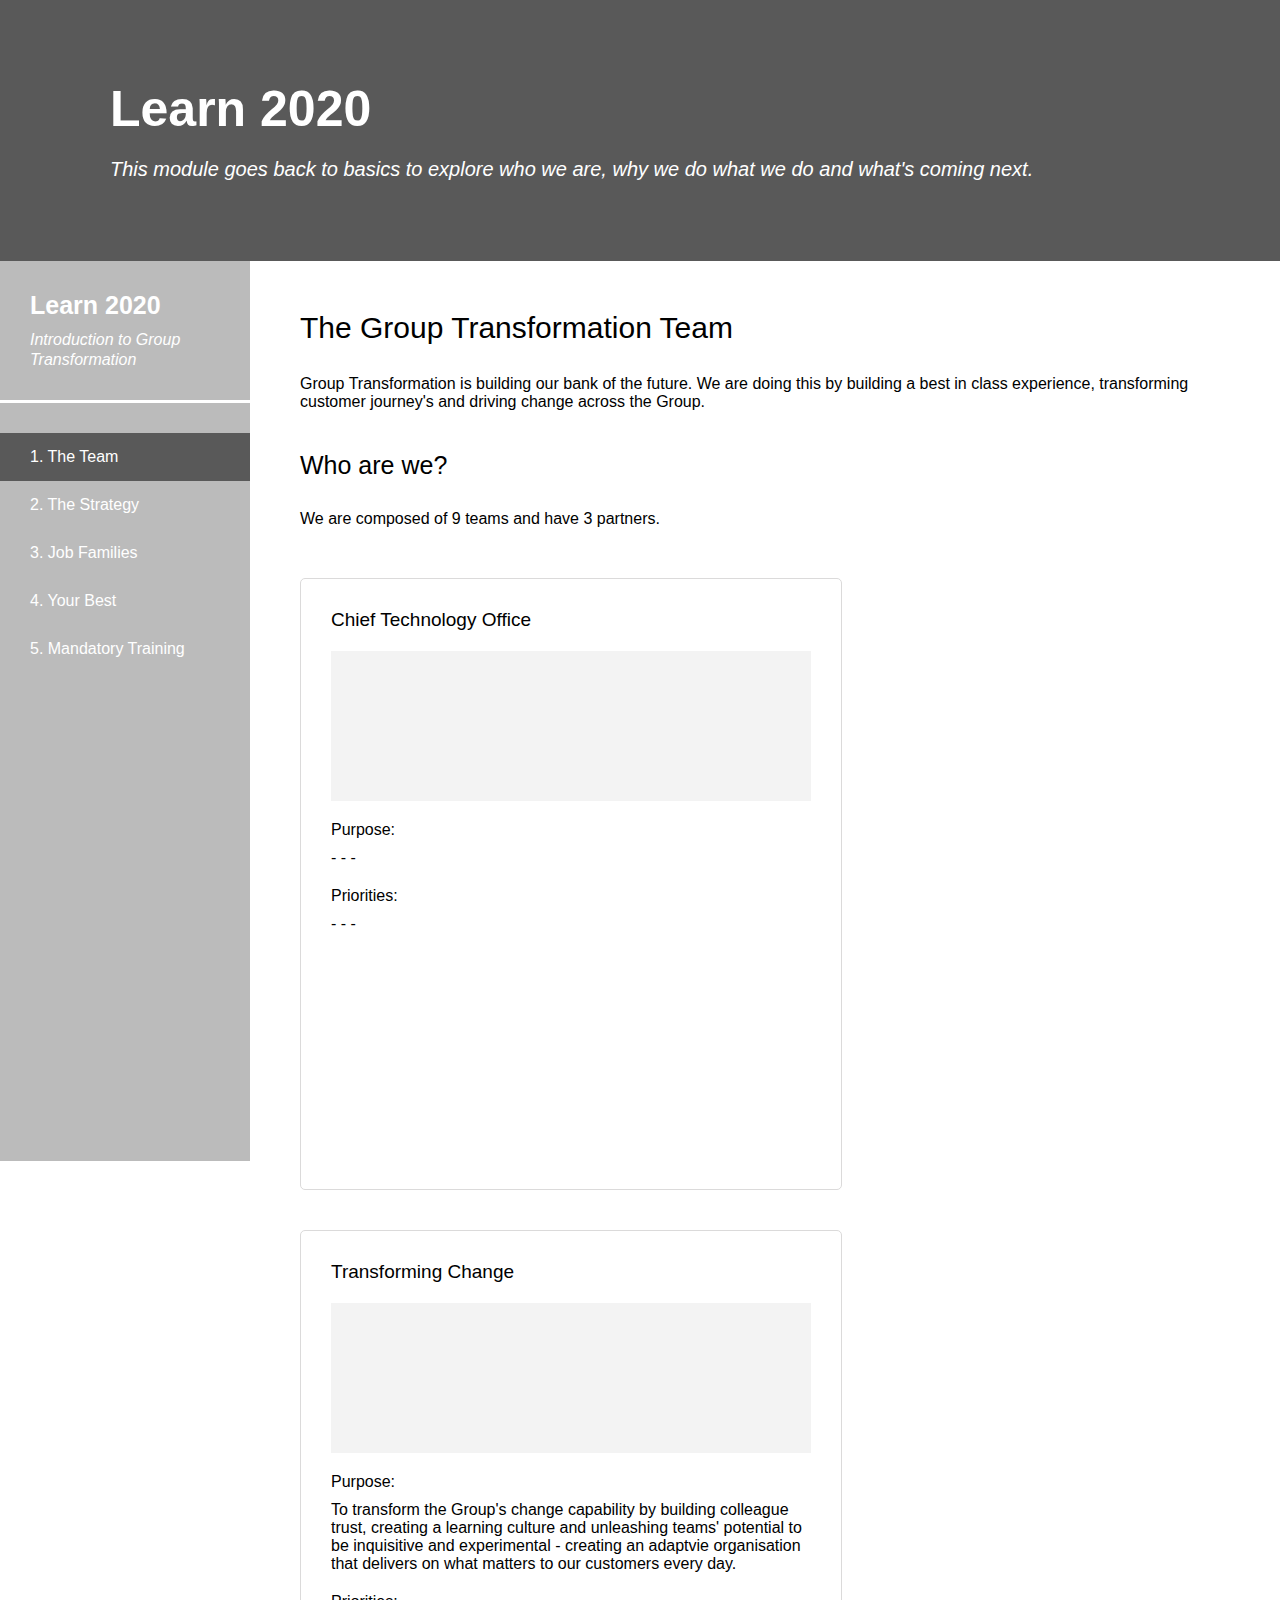
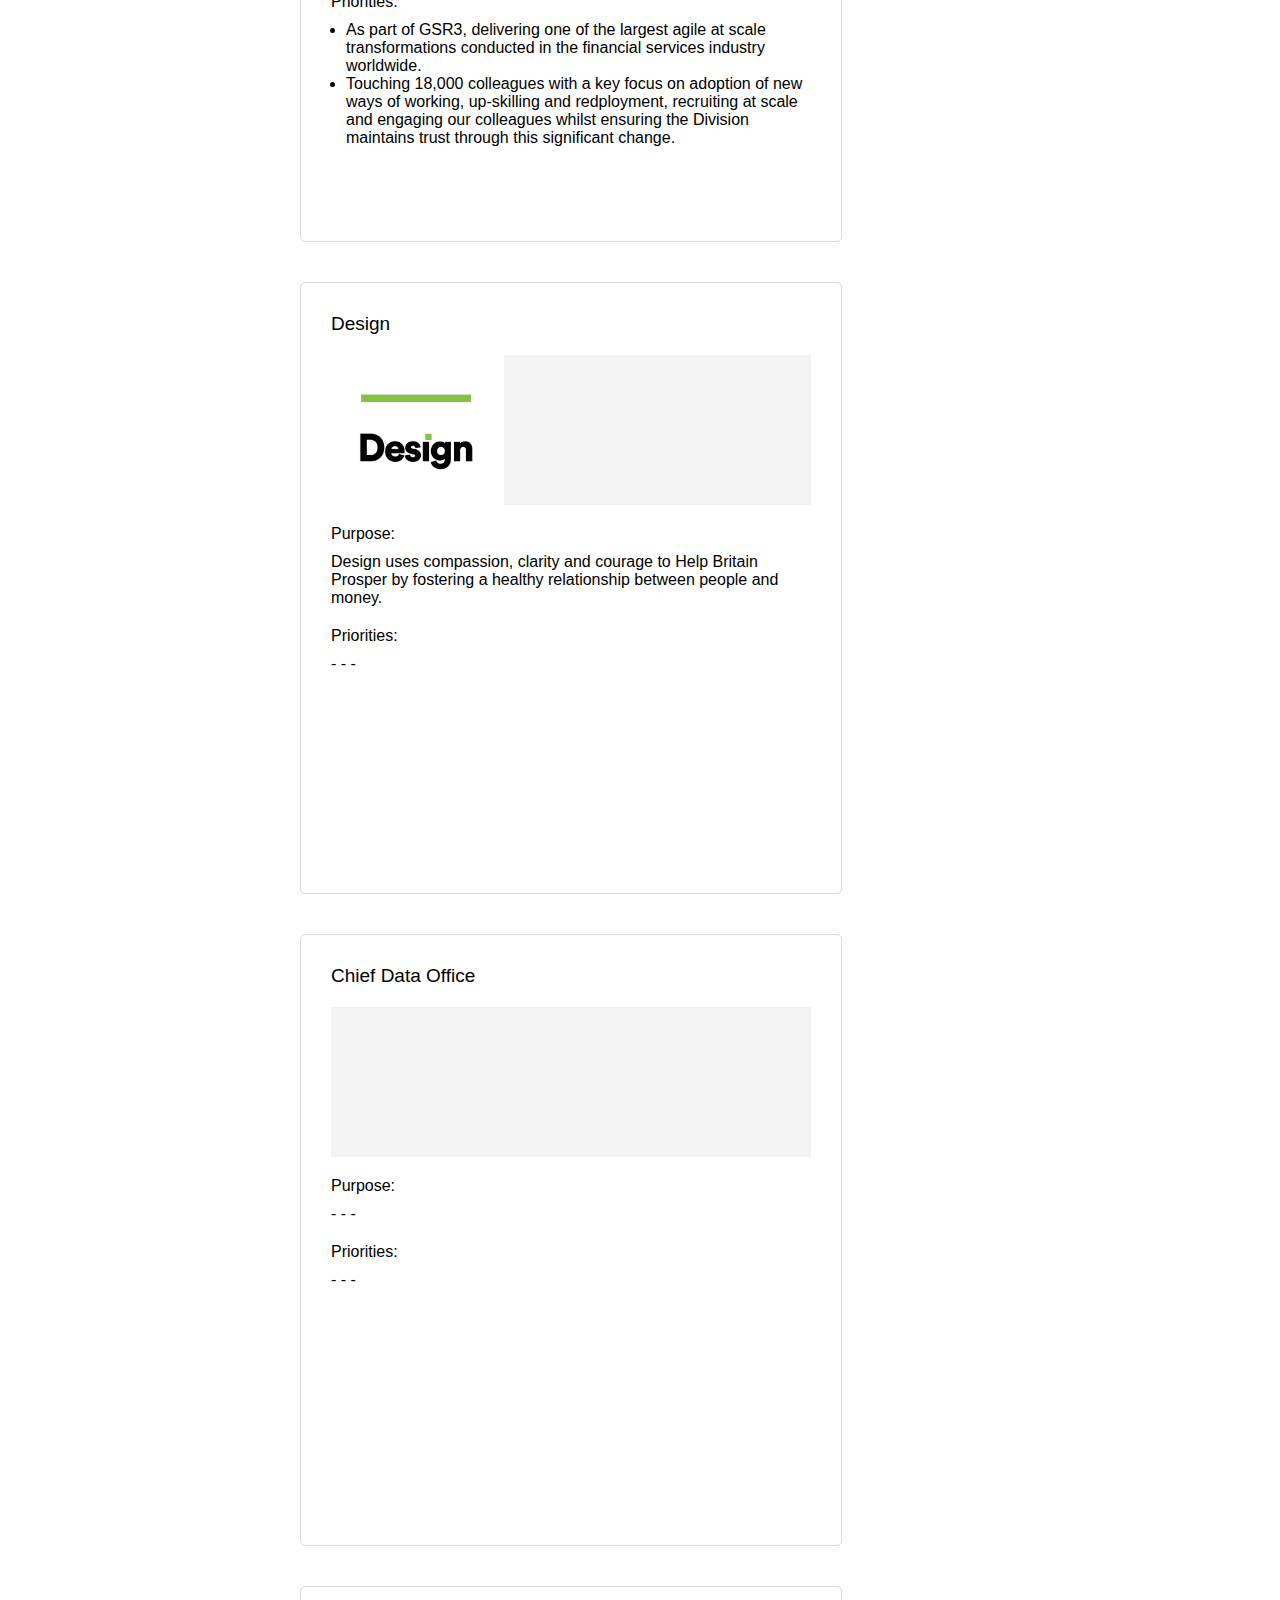
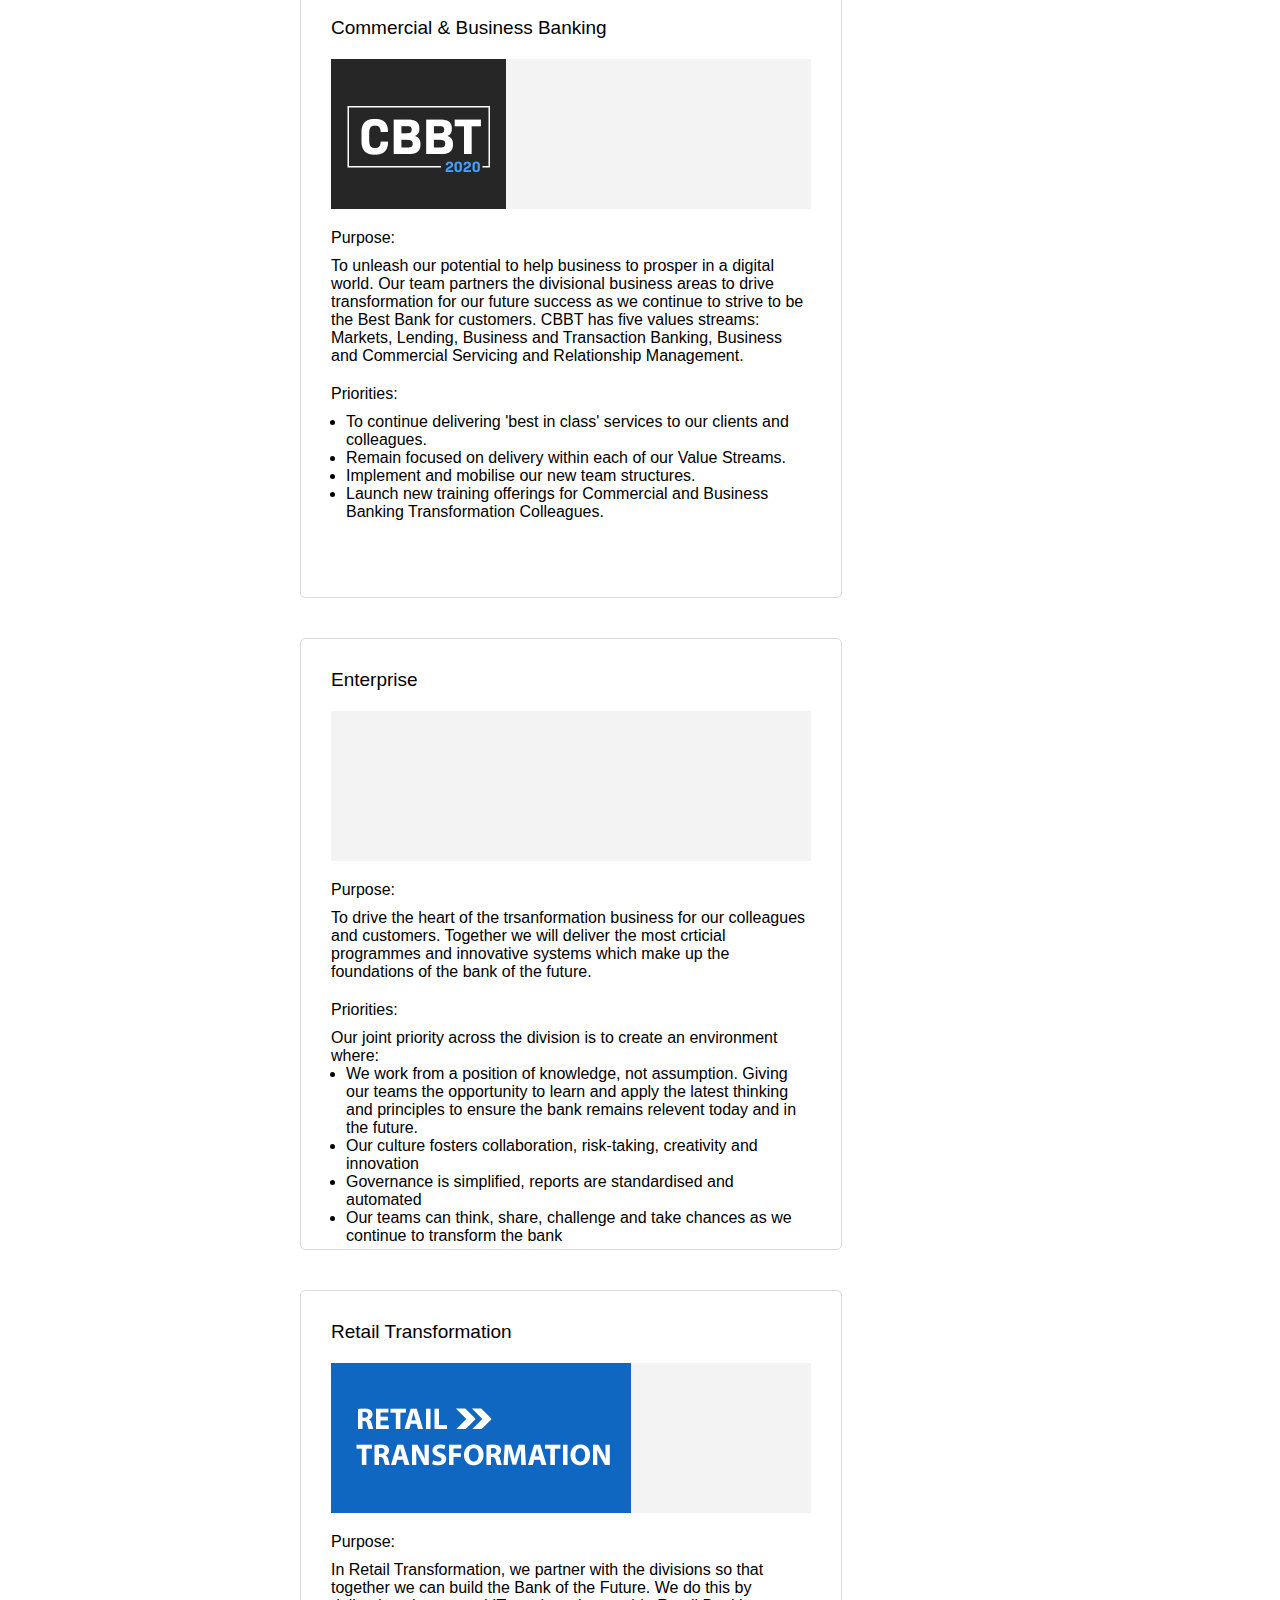
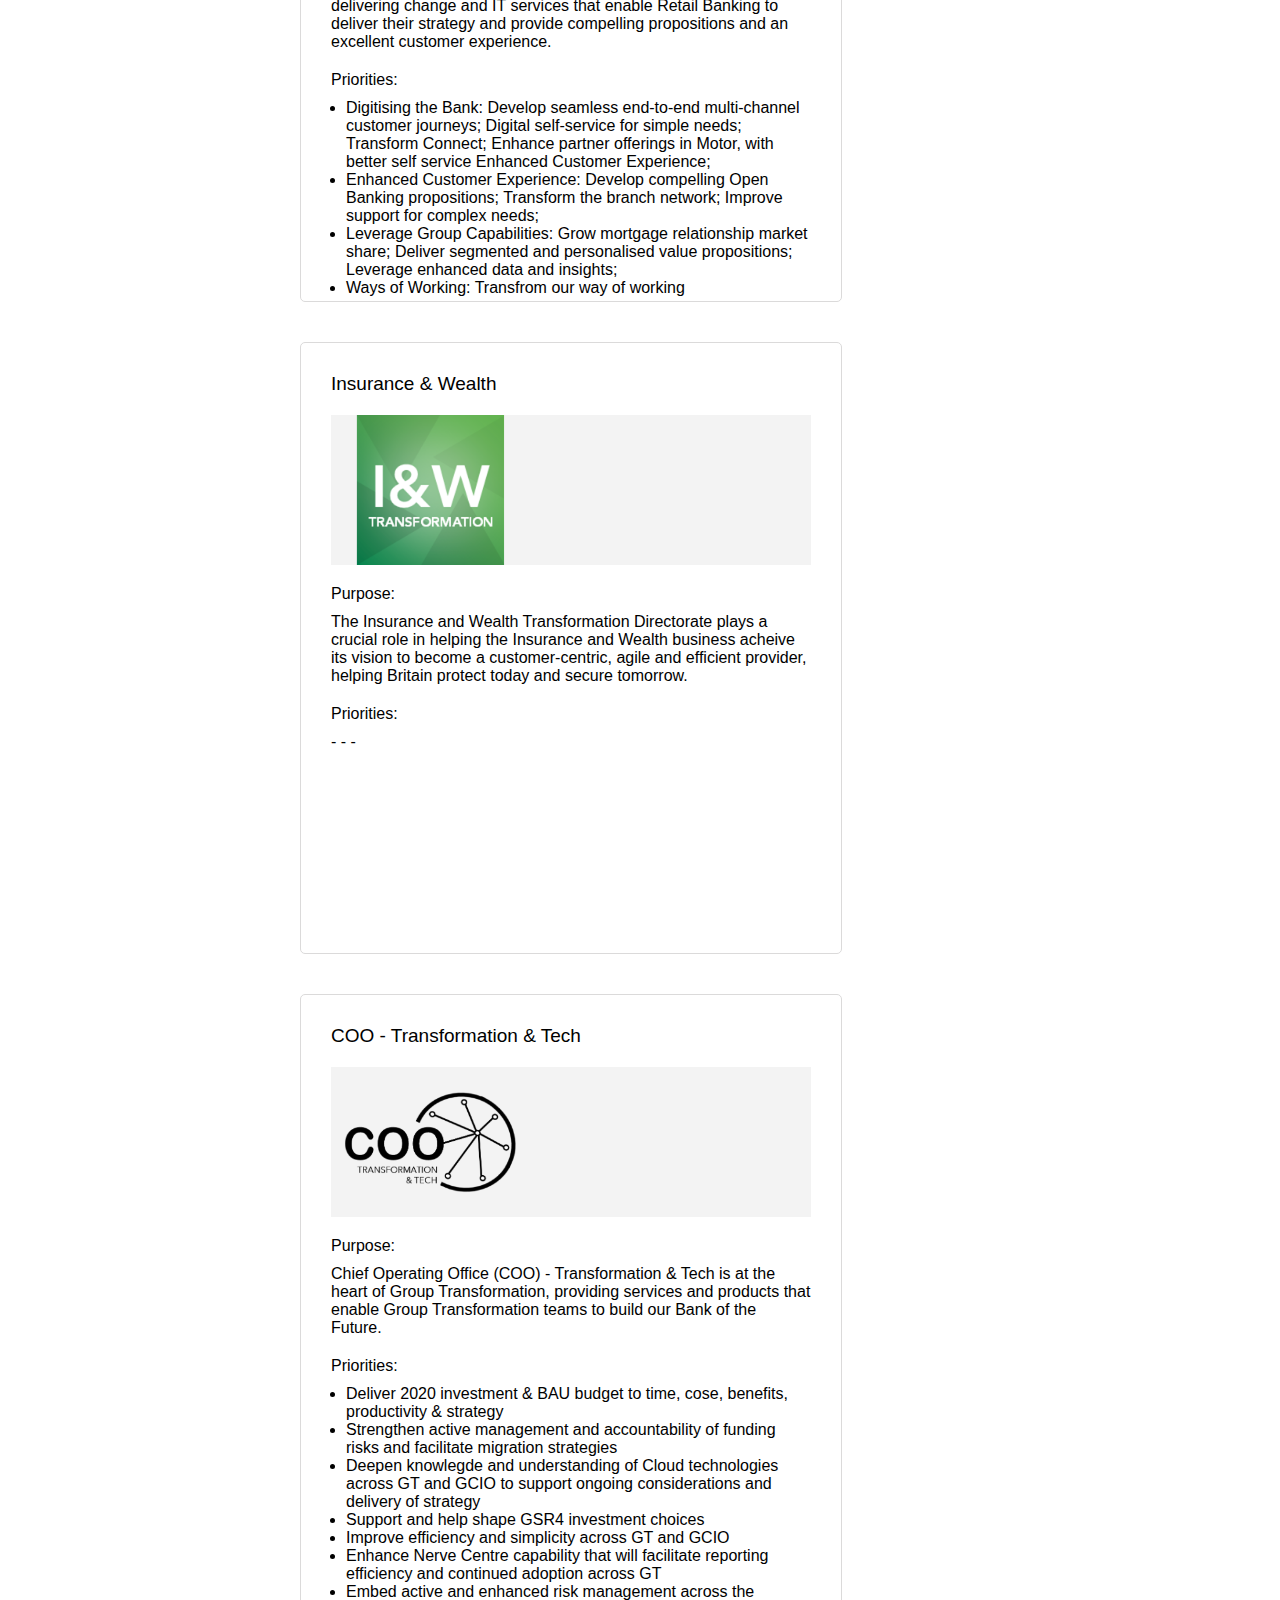
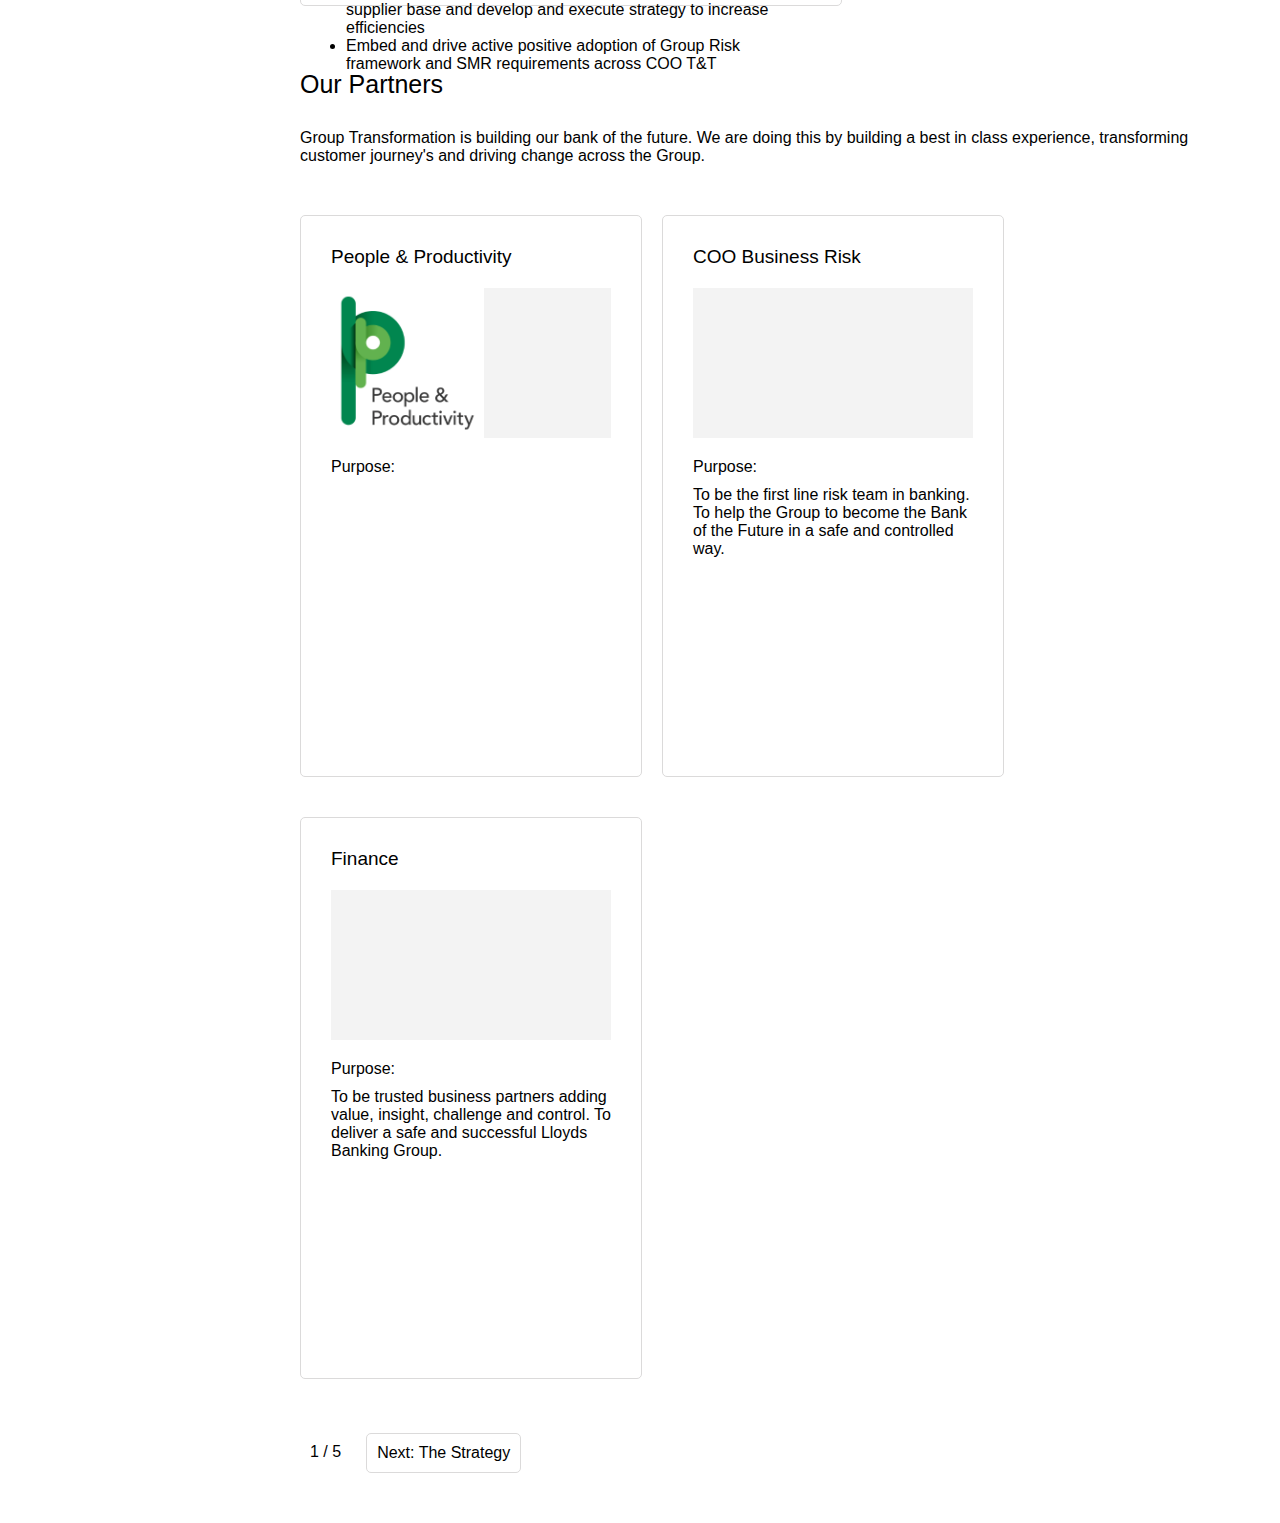
==== index.html @ ac2ccd6d "lo" ====
<!DOCTYPE html>
<html lang="en">
  <head>
    <meta charset="UTF-8">
    <meta http-equiv="X-UA-Compatible" content="ie=edge">
    <title>Learners of the Future</title>
    <link rel='stylesheet' href="./assets/css/index.css"></link>
    <script src="https://ajax.googleapis.com/ajax/libs/jquery/3.4.1/jquery.min.js"></script>
    <script src="./assets/js/app.js"></script>
  </head>

  <body>
    <div id="header" class="header">
      <div class="headerTitle">Learn 2020</div>
      <div class="headerText">
        This module goes back to basics to explore who we are, why we do what we do and what's coming next.
      </div>
    </div>
    <div class="bodyWrap">
      <div id="sidePanel" class="sidePanel">
        <div class="sidePanelHeaderBox">
          <div class="sidePanelHeaderText">Learn 2020</div>
          <div class="sidePanelSubheaderText">Introduction to Group Transformation</div>
        </div>
        <div class="sidePanelChapterWrap">
          <ul>
            <li id="chapter1">1. The Team
              <div class="checkbox">✓</div>
            </li>
            <li id="chapter2">2. The Strategy
              <div class="checkbox">✓</div>
            </li>
            <li id="chapter3">3. Job Families
              <div class="checkbox">✓</div>
            </li>
            <li id="chapter4">4. Your Best
              <div class="checkbox">✓</div>
            </li>
            <li id="chapter5">5. Mandatory Training
              <div class="checkbox">✓</div>
            </li>
          </ul>
        </div>
      </div>

      <div id="mainContentBox" class="mainContentBox">

        <!-- - - - - - - - - - - - - - - - - - - - - - - - - - - - - - - - - - - - - - -->
        <!-- Team chapter -->
        <!-- 1 -->
        <!-- - - - - - - - - - - - - - - - - - - - - - - - - - - - - - - - - - - - - - -->
        <div id="contentPane1" class="mainContentPane">
          <div class="contentPanelTitle">The Group Transformation Team</div>
          <div class="contentPanelTextBlock">Group Transformation is building our bank of the future. We are doing this by building a best in class experience, transforming customer journey's and driving change across the Group.</div>
          <div class="contentPanelSubtitle">Who are we?</div>
          <div class="contentPanelTextBlock">We are composed of 9 teams and have 3 partners.</div>
          <div class="columnWrap">
            <div class="columnHalf">
              <div class="columnTitle">Chief Technology Office</div>
              <div class="columnImg"></div>
              <div class="columnSubtitle">Purpose:</div>
              <div class="columnText">- - -</div>
              <div class="columnSubtitle">Priorities:</div>
              <div class="columnText">- - -</div>
            </div>
            <div class="columnHalf">
              <div class="columnTitle">Transforming Change</div>
              <div class="columnImg"></div>
              <div class="columnSubtitle">Purpose:</div>
              <div class="columnText">To transform the Group's change capability by building colleague trust, creating a learning culture and unleashing teams' potential to be inquisitive and experimental - creating an adaptvie organisation that delivers on what matters to our customers every day.</div>
              <div class="columnSubtitle">Priorities:</div>
              <div class="columnText">
                <ul>
                  <li>As part of GSR3, delivering one of the largest agile at scale transformations conducted in the financial services industry worldwide.</li>
                  <li>Touching 18,000 colleagues with a key focus on adoption of new ways of working, up-skilling and redployment, recruiting at scale and engaging our colleagues whilst ensuring the Division maintains trust through this significant change.</li>
                </ul>
              </div>
            </div>
            <div class="columnHalf">
              <div class="columnTitle">Design</div>
              <div class="columnImg"><img src="assets/images/designlogo.png"/></div>
              <div class="columnSubtitle">Purpose:</div>
              <div class="columnText">Design uses compassion, clarity and courage to Help Britain Prosper by fostering a healthy relationship between people and money.</div>
              <div class="columnSubtitle">Priorities:</div>
              <div class="columnText">- - -</div>
            </div>
            <div class="columnHalf">
              <div class="columnTitle">Chief Data Office</div>
              <div class="columnImg"></div>
              <div class="columnSubtitle">Purpose:</div>
              <div class="columnText">- - -</div>
              <div class="columnSubtitle">Priorities:</div>
              <div class="columnText">- - -</div>
            </div>
            <div class="columnHalf">
              <div class="columnTitle">Commercial & Business Banking</div>
              <div class="columnImg"><img src="assets/images/CBBTlogo.png"/></div>
              <div class="columnSubtitle">Purpose:</div>
              <div class="columnText">To unleash our potential to help business to prosper in a digital world. Our team partners the divisional business areas to drive transformation for our future success as we continue to strive to be the Best Bank for customers. CBBT has five values streams: Markets, Lending, Business and Transaction Banking, Business and Commercial Servicing and Relationship Management. </div>
              <div class="columnSubtitle">Priorities:</div>
              <div class="columnText">
                <ul>
                  <li>To continue delivering 'best in class' services to our clients and colleagues.</li>
                  <li>Remain focused on delivery within each of our Value Streams.</li>
                  <li>Implement and mobilise our new team structures.</li>
                  <li>Launch new training offerings for Commercial and Business Banking Transformation Colleagues.</li>
                </ul>
              </div>
            </div>
            <div class="columnHalf">
              <div class="columnTitle">Enterprise</div>
              <div class="columnImg"></div>
              <div class="columnSubtitle">Purpose:</div>
              <div class="columnText">To drive the heart of the trsanformation business for our colleagues and customers. Together we will deliver the most crticial programmes and innovative systems which make up the foundations of the bank of the future.</div>
              <div class="columnSubtitle">Priorities:</div>
              <div class="columnText">
                Our joint priority across the division is to create an environment where:
                <ul>
                  <li>We work from a position of knowledge, not assumption. Giving our teams the opportunity to learn and apply the latest thinking and principles to ensure the bank remains relevent today and in the future.</li>
                  <li>Our culture fosters collaboration, risk-taking, creativity and innovation</li>
                  <li>Governance is simplified, reports are standardised and automated</li>
                  <li>Our teams can think, share, challenge and take chances as we continue to transform the bank</li>
                </ul>
              </div>
            </div>
            <div class="columnHalf">
              <div class="columnTitle">Retail Transformation</div>
              <div class="columnImg"><img src="assets/images/retaillogo.png"/></div>
              <div class="columnSubtitle">Purpose:</div>
              <div class="columnText">In Retail Transformation, we partner with the divisions so that together we can build the Bank of the Future. We do this by delivering change and IT services that enable Retail Banking to deliver their strategy and provide compelling propositions and an excellent customer experience.</div>
              <div class="columnSubtitle">Priorities:</div>
              <div class="columnText">
                <ul>
                <li>
                  Digitising the Bank:
                  Develop seamless end-to-end multi-channel customer journeys;
                  Digital self-service for simple needs;
                  Transform Connect;
                  Enhance partner offerings in Motor, with better self service Enhanced Customer Experience;
                </li>
                <li>
                  Enhanced Customer Experience:
                  Develop compelling Open Banking propositions;
                  Transform the branch network;
                  Improve support for complex needs;
                </li>
                <li>
                Leverage Group Capabilities:
                  Grow mortgage relationship market share;
                  Deliver segmented and personalised value propositions;
                  Leverage enhanced data and insights;
                <li>
                Ways of Working:
                  Transfrom our way of working
                </li>
                </ul>
              </div>
            </div>
            <div class="columnHalf">
              <div class="columnTitle">Insurance & Wealth</div>
              <div class="columnImg"><img src="assets/images/iwlogo.png"/></div>
              <div class="columnSubtitle">Purpose:</div>
              <div class="columnText">The Insurance and Wealth Transformation Directorate plays a crucial role in helping the Insurance and Wealth business acheive its vision to become a customer-centric, agile and efficient provider, helping Britain protect today and secure tomorrow.</div>
              <div class="columnSubtitle">Priorities:</div>
              <div class="columnText">- - -</div>
            </div>
            <div class="columnHalf">
              <div class="columnTitle">COO - Transformation & Tech</div>
              <div class="columnImg"><img src="assets/images/coologo.png"/></div>
              <div class="columnSubtitle">Purpose:</div>
              <div class="columnText">Chief Operating Office (COO) - Transformation & Tech is at the heart of Group Transformation, providing services and products that enable Group Transformation teams to build our Bank of the Future.</div>
              <div class="columnSubtitle">Priorities:</div>
              <div class="columnText">
                <ul>
                  <li>Deliver 2020 investment & BAU budget to time, cose, benefits, productivity & strategy</li>
                  <li>Strengthen active management and accountability of funding risks and facilitate migration strategies</li>
                  <li>Deepen knowlegde and understanding of Cloud technologies across GT and GCIO to support ongoing considerations and delivery of strategy</li>
                  <li>Support and help shape GSR4 investment choices</li>
                  <li>Improve efficiency and simplicity across GT and GCIO</li>
                  <li>Enhance Nerve Centre capability that will facilitate reporting efficiency and continued adoption across GT</li>
                  <li>Embed active and enhanced risk management across the supplier base and develop and execute strategy to increase efficiencies</li>
                  <li>Embed and drive active positive adoption of Group Risk framework and SMR requirements across COO T&T</li>
                </ul>
              </div>
            </div>
          </div>
          <div class="contentPanelSubtitle">Our Partners</div>
          <div class="contentPanelTextBlock">Group Transformation is building our bank of the future. We are doing this by building a best in class experience, transforming customer journey's and driving change across the Group.</div>
          <div class="columnWrap">
            <div class="columnThird">
              <div class="columnTitle">People & Productivity</div>
              <div class="columnImg"><img src="assets/images/pplogo.png"/></div>
              <div class="columnSubtitle">Purpose:</div>
              <div class="columnText"></div>
            </div>
            <div class="columnThird">
              <div class="columnTitle">COO Business Risk</div>
              <div class="columnImg"></div>
              <div class="columnSubtitle">Purpose:</div>
              <div class="columnText">To be the first line risk team in banking. To help the Group to become the Bank of the Future in a safe and controlled way.</div>
            </div>
            <div class="columnThird">
              <div class="columnTitle">Finance</div>
              <div class="columnImg"></div>
              <div class="columnSubtitle">Purpose:</div>
              <div class="columnText">To be trusted business partners adding value, insight, challenge and control. To deliver a safe and successful Lloyds Banking Group.</div>
            </div>
          </div>
          <!-- bottom nav buttons -->
          <div class="contentPanelNavWrap">
            <div class="contentPanelNavWrap2">
              <div class="contentPanelPageGuide">1 / 5</div>
              <div id="button2" class="contentPanelNavBtn">Next: The Strategy</div>
            </div>
          </div>
        </div>

        <!-- - - - - - - - - - - - - - - - - - - - - - - - - - - - - - - - - - - - - - -->
        <!-- Strategy chapter -->
        <!-- 2 -->
        <!-- - - - - - - - - - - - - - - - - - - - - - - - - - - - - - - - - - - - - - -->
        <div id="contentPane2" class="mainContentPane">
          <div class="contentPanelTitle">The Strategy</div>
          <div class="contentPanelTextBlock">A strategy is a high level plan to acheive our goal of Helping Britain Prosper. It acts as a framework for making decisions throughout the Group. There are four elements to our strategy as follows: </div>
          <img class="strategyDonut" src="assets/images/strategy.gif" />
          <div class="contentPanelSubtitle">Delivering a Leading Customer Experience</div>
          <div class="contentPanelTextBlock">
            We'll meet our customers diverse needs by building on our multi-channel, multi-brand model - creating a simple, seamless, more personalised banking experience online, on mobile, in branch or over the phone.
          </div>
          <div class="bulletListTitle">Some acheivements from last year!</div>
          <div class="boxed4 greyBorder">
            <ul>
              <li>We are committed to maintaining the UK's number one branch network and customer facing colleagues in branch now spend around 50 per cent of their time addressing customers' complex needs</li>
              <li>We are trialling new branch formats, including a new flagship Bank of Scotland branch and Home by Halifax</li>
              <li>We have continued to develop our digital proposition and our digitally-active customer base has increased again to 16.4 million, of which 10.7 million are active on their mobile banking app; 75 per cent of products are now originated digitally</li>
              <li>We are using our deep understanding of our diverse customer base to deliver tailored propositions such as Club Lloyds and the Halifax Prize Draw</li>
            </ul>
          </div>
          <div class="spacer"></div>
          <div class="contentPanelSubtitle">Digitising the Group</div>
          <div class="contentPanelTextBlock">We'll use technology to work smarter and make it easier for customers to bank with us. We'll simplify customer and colleague journeys, modernise our data and IT architecture, and make our central support functions more efficient.</div>
          <div class="bulletListTitle">Some acheivements from last year!</div>
          <div class="boxed4 blueBorder">
            <ul>
              <li>Investment in technology remains a key strategic priority for the Group and enables us to improve the experience of our customers and colleagues; technology spend now represents 19 per cent of operating costs</li>
              <li>Having introduced automation for repetitive tasks, we have created over 1 million cumulative hours of colleague capacity and our transformation has covered around 55 per cent of the Group's cost base</li>
              <li>Virtual assistants are currently managing up to 5,000 customer conversations daily, with satisfaction increasing by more than 10 points. Around 25 per cent of queries are handled without being passed to a colleague and we expect this to increase</li>
              <li>In enhancing capabilities and accelerating our transformation, we are working in collaboration with a number of fintechs and we continue to monitor opportunities in this space</li>
            </ul>
          </div>
          <div class="spacer"></div>
          <div class="contentPanelSubtitle">Maximising the Group's Capabilities</div>
          <div class="contentPanelTextBlock">We'll harness our unique strengths and scale as the UK's only integrated banking and insurance provider - doing more for our customers, helping businesses prosper, and growing sustainably across several target segments.</div>
          <div class="bulletListTitle">Some acheivements from last year!</div>
          <div class="boxed4 redBorder">
            <ul>
              <li>Open Banking is now available to all digital customers and our unique Single Customer View capability is available to over 5 million customers</li>
              <li>We have exceeded our goal of attracting over 1 million new pension customers, a year ahead of target and we have continued to make progress towards the target of growing open book assets under administration by £50 billion by the end of 2020, with cumulative net growth of £37 billion since 2017</li>
              <li>We launched Schroders Personal Wealth with the ambition of becoming a top three financial planning business by the end of 2023</li>
              <li>Commercial Banking has supported Insurance and Wealth by sourcing £0.6 billion of new long-term assets to support five new bulk annuity transactions</li>
            </ul>
          </div>
          <div class="spacer"></div>
          <div class="contentPanelSubtitle">Transforming Ways of Working</div>
          <div class="contentPanelTextBlock">We'll make our biggest ever investment in our people, spending 50% more time on training and development to build key skills for the future. We'll bring our best, be more agile, and transform the way we work.</div>
          <div class="bulletListTitle">What are some of the things we have in store for 2020?</div>
          <div class="boxed4 greenBorder">
            <ul>
              <li>
                <div class="bulletTitle">Leadership</div>
                We're launching a new Leadership Apprenticeship, Advanced Development Programme and extending our Resilience Training. We'll train a total of 2,000 Behavioural Champions to embed our values. In addition, we'll introduce a new enhanced Leadership Academy to develop great leaders at every level across the Group.
              </li>
              <li>
                <div class="bulletTitle">Skills and capabilities</div>
                We're introducing 10 online learning hubs to build the skills we need to succeed in the future. We're also launching more accelerated development programmes for specialist roles.
                </li>
              <li>
                <div class="bulletTitle">Engagement and communications</div>
                We'll keep growing our Hive community and improving two way communication. We'll use colleague stories to increase engagement and introduce new channels to receive news and information.
                </li>
              <li>
                <div class="bulletTitle">Ways of working</div>
                We'll continue to bring more HR resources onto Workday (including online learning). We'll have 80% of colleagues using more modern software by the end of 2019. And we'll have transformed 14 colleague journeys by the end of 2020.
                </li>
            </ul>
          </div>
          <div class="bulletListTitle">Some acheivements from last year!</div>
          <div class="boxed4 greenBorder">
            <ul>
              <li>
                <div class="bulletTitle">Leadership</div>
                6,190 leaders attented reward virtual bootcamps and trained over 2,400 behavioural experiment champions.
              </li>
              <li>
                <div class="bulletTitle">Skills and capabilities</div>
                Launched Your Resilience, a new personal resilience tool for all. Launched new Learning Valued cards, with over 1,700 You vs a Better You recognitions.
              </li>
              <li>
                <div class="bulletTitle">Engagement and communications</div>
                Launched learining in Workday, simplified job families, introduced LinkedIn Learning, Launched Ready Now to identify colleagues ready to move to the next stage.
              </li>
              <li>
                <div class="bulletTitle">Ways of working</div>
                More than 51k items requested from Place2B, 5,000 new connections created by Coffee Club and improved travel and expenses processes with simpler guidance, new meal allowances and no need to pay for hotels yourself.
              </li>
            </ul>
          </div>
          <div class="spacer"></div>
          <!-- bottom nav buttons -->
          <div class="contentPanelNavWrap">
            <div class="contentPanelNavWrap2">
              <div id="button1" class="contentPanelNavBtn noLeftMargin">Back: The Team</div>
              <div class="contentPanelPageGuide">2 / 5</div>
              <div id="button3" class="contentPanelNavBtn">Next: Job Families</div>
            </div>
          </div>
        </div>

        <!-- - - - - - - - - - - - - - - - - - - - - - - - - - - - - - - - - - - - - - -->
        <!-- Job families chapter -->
        <!-- 3 -->
        <!-- - - - - - - - - - - - - - - - - - - - - - - - - - - - - - - - - - - - - - -->
        <div id="contentPane3" class="mainContentPane">
          <div class="contentPanelTitle">Job Families</div>
          <div class="contentPanelTextBlock">
            Historically in the Group we’ve used job profiles to manage recruitment, HR and the nature of our roles. Over time the sheer quantity of job profiles meant that many were outdated, others lacked clear accountabilities and required capabilities, and ultimately there was no consistency across the Group.
          </div>
          <div class="contentPanelSubtitle">Enter Job Families</div>
          <div class="contentPanelTextBlock">
            In November 2019, after going through existing job profiles and analysing the wider job market, Job Families were brought in to solve these issues. To simplify and bring consistency to the way jobs are defined, Job Families introduced a flat hierarchy of roles, a single source of accountabilities and capabilities, and a consistent format and language.
          </div>
          <div class="contentPanelTextBlock">
            Most importantly, it helps us!
          </div>
          <ul class="boxed3 centerText">
            <li>
              <img class="jobfamilyIcon" src="assets/images/icons/014-checkboxes.png"/>
              Make informed career decisions by easily identifying which capabilities to develop
            </li>
            <li>
              <img class="jobfamilyIcon" src="assets/images/icons/029-share.png"/>
              Identify targeted learning that’s relevant to your role
            </li>
            <li>
              <img class="jobfamilyIcon" src="assets/images/icons/021-globe.png"/>
              Understand where your capabilities may be suited to broader opportunities across the Group
            </li>
          </ul>
          <div class="spacer"></div>
          <div class="contentPanelTextBlock">
            Learners of the Future has been restructured to align itself to Job Families and assist in all the above.
          </div>
          <div class="contentPanelSubtitle">How to find your Job Family</div>
          <div class="contentPanelTextBlock">
            <ol>
              <li>Go to Workday and from the home screen click the top right cloud icon. </li>
              <li>From here you will be able to click "view profile". </li>
              <li>The next page will have a Job details table showing Job Profile and Job Family. </li>
              <li>Clicking onto these will reveal more detail about your Job Family and Job Family Group.</li>
            </ol>
          </div>
          <div class="contentPanelSubtitle">Group Transformations' Job Families</div>
          <div class="contentPanelTextBlock">
            Job Families themselves belong to Groups. In Group Transformation we have 5 Job Family Groups that contain between them
          </div>
          <div class="jobfamiliesGroup">
            <div class="jobfamiliesTitle">Analytics Job Family Group</div>
            <ul>
              <li>
                <div class="jobfamiliesSubTitle">Analysis & Insight Job Family</div>
                <div class="jfsep"></div>
                Involves extraction, transformation and analysis of data from internal and external sources, with the production and distribution of regular, ad-hoc or tactical management of information in order to enhance or progress business driven objectives through value adding and insightful outputs. Provide research outputs ranging from granular data deliverables to aggregate analysis, modelling of this data and / or providing accurate forecasting / advice to drive the development of new change initiatives or products.
              </li>
              <li>
                <div class="jobfamiliesSubTitle">Applied Sciences Job Family</div>
                <div class="jfsep"></div>
                This family is concerned with applying advanced data science and artificial intelligence methods to key business problems and opportunities. Identifying opportunities for advanced analytics across the Group, to build machine learning prototypes and to productionise and run AI products.
              </li>
            </ul>
          </div>
          <div class="jobfamiliesGroup">
            <div class="jobfamiliesTitle">Agile Job Family Group</div>
            <ul>
              <li>
                <div class="jobfamiliesSubTitle">Product Ownership & Analysis Job Family</div>
                <div class="jfsep"></div>
                This family is concerned with the delivery of a team's product. Tackling business problems to realise customer value through excellence and execution, and stimulating innovation by continiously prioritising customer needs to drive delivery of value.
              </li>
              <li>
                <div class="jobfamiliesSubTitle">Delivery Project Management Job Family</div>
                <div class="jfsep"></div>
                This family plays a key part in the delivery of transformational change across the Group, including planning, risk, issue management and financial control. Different methodologies depending on the type of change being delivered are understood, embraced and advocated. Scale and complexity of delivery ranges from leading cross divisional, complex change through to smaller change initiatives. Focus on end customer outcomes and business objectives is key.
              </li>
              <li>
                <div class="jobfamiliesSubTitle">Agile Method Job Family</div>
                <div class="jfsep"></div>
                This family are advocates of the new ways of working, facilitating change using agile methodology to create business and customer value, and coaching others to adopt this way of working.
              </li>
            </ul>
          </div>
          <div class="jobfamiliesGroup">
            <div class="jobfamiliesTitle">Design Job Family Group</div>
            <ul>
              <li>
                <div class="jobfamiliesSubTitle">Enterprise Architecture Job Family</div>
                <div class="jfsep"></div>
                This is the description and visualization of the structure of a given area of contemplation, its elements and their collaborations and interrelations links vision, strategy and feasibility, focusing on usability, durability and effectiveness. Defining the technological and architectual vision to support the agile delivery of solutions, whilst ensuring the right outcomes for the Group are delivered from a risk and business strategy perspective.
              </li>
              <li>
                <div class="jobfamiliesSubTitle">Human Centred Design Job Family</div>
                <div class="jfsep"></div>
                This incorporates Service Design, User Experience, Customer Experience and Systems Thinking; and is the activity of planning and organising people, infrastructure, communication and material components of a service, in order to improve its quality and the interaction between the service provider and its customers.
              </li>
              <li>
                <div class="jobfamiliesSubTitle">Business Design Job Family</div>
                <div class="jfsep"></div>
                This family designs a blueprint of the enterprise that provides a common understanding of the organisation and is used to align strategic objectives and tactical demands. Colleages work to shape initiatives with significant design and architecture impacts.
              </li>
            </ul>
          </div>
          <div class="jobfamiliesGroup">
            <div class="jobfamiliesTitle">Technology Job Family Group</div>
            <ul>
              <li>
                <div class="jobfamiliesSubTitle">Engineering Job Family</div>
                <div class="jfsep"></div>
                All roles within this family work to deliver customer driven solutions and quality software to lead the way in defining the best of new technology offerings. Colleagues do this by implementing the right level of engineering artefacts through Agile testing with an "Automation first" approach.
              </li>
            </ul>
          </div>

          Commonly asked questions:

          Ask more questions on Hive:


          <!-- bottom nav buttons -->
          <div class="contentPanelNavWrap">
            <div class="contentPanelNavWrap2">
              <div id="button2" class="contentPanelNavBtn noLeftMargin">Back: The Strategy</div>
              <div class="contentPanelPageGuide">3 / 5</div>
              <div id="button4" class="contentPanelNavBtn">Next: Your Best</div>
            </div>
          </div>
        </div>

        <!-- - - - - - - - - - - - - - - - - - - - - - - - - - - - - - - - - - - - - - -->
        <!-- Your best chapter -->
        <!-- 4 -->
        <!-- - - - - - - - - - - - - - - - - - - - - - - - - - - - - - - - - - - - - - -->
        <div id="contentPane4" class="mainContentPane">
          <div class="contentPanelTitle">Your Best</div>
          <!-- bottom nav buttons -->
          <div class="contentPanelNavWrap">
            <div class="contentPanelNavWrap2">
              <div id="button3" class="contentPanelNavBtn noLeftMargin">Back: Job Families</div>
              <div class="contentPanelPageGuide">4 / 5</div>
              <div id="button5" class="contentPanelNavBtn">Next: Mandatory training</div>
            </div>
          </div>
        </div>

        <!-- - - - - - - - - - - - - - - - - - - - - - - - - - - - - - - - - - - - - - -->
        <!-- Mandatory training -->
        <!-- 5 -->
        <!-- - - - - - - - - - - - - - - - - - - - - - - - - - - - - - - - - - - - - - -->
        <div id="contentPane5" class="mainContentPane">
          <div class="contentPanelTitle">Mandatory Training</div>
          <!-- bottom nav buttons -->
          <div class="contentPanelNavWrap">
            <div class="contentPanelNavWrap2">
              <div id="button4" class="contentPanelNavBtn noLeftMargin">Back: Your Best</div>
              <div class="contentPanelPageGuide">5 / 5</div>
              <div id="button5" class="contentPanelNavBtn">On to: Learners of the Future</div>
            </div>
          </div>
        </div>
      </div>
    </div>

  </body>

</html>
---- assets/css/index.css ----
html, body, bodyWrap, sidePanel {
  height: 100%;
}

body {
  width: 100%;
  margin: 0;
  font-family: Helvetica, sans-serif;
}

.header {
  height: auto;
  width: calc(100% - 170px) !important;
  background-color: #595959;
  width: 100%;
  padding: 70px 70px 70px 100px;
}

.headerTitle {
  font-size: 50px;
  color: white;
  font-weight: 700;
  padding: 10px;
}

.headerText {
  font-size: 20px;
  color: white;
  font-style: italic;
  font-weight: 300;
  padding: 10px;
}

.bodyWrap {
  height: 100%;
  width: 100%;
}

.sidePanel {
  background-color: #bbb;
  width: 250px;
  height: 100%;
  color: white;
  display: inline-block;
  float: left;
}

.sidePanelHeaderBox {
  padding: 30px;
  border-style: none none solid none;
}

.sidePanelHeaderText {
  font-size: 25px;
  font-weight: 700;
}

.sidePanelSubheaderText {
  font-size: 16px;
  font-style: italic;
  font-weight: 300;
  margin-top: 10px;
  line-height: 20px;
}

.sidePanelChapterWrap {
  padding: 30px 0;
  font-size: 16px;
  font-weight: 300;
}

.sidePanelChapterWrap ul {
  list-style-type: none;
  padding: 0;
  margin: 0;
}

.sidePanelChapterWrap li {
  padding: 15px 30px 15px 30px;
  cursor: pointer;
}

.sidePanelChapterWrap li:hover {
  background: #dbdada;
}

.sidePanelChapterSelected {
  background: #595959;
}

.checkbox {
  visibility: hidden;
  float: right;
  line-height: 16px;
  font-size: 25px;
}

.visible {
  visibility: visible !important;
  display: inline-block !important;
}

.mainContentBox {
  display: inline-block;
  float: left;
  padding: 50px;
  width: calc(100% - 250px - 100px);
}

.mainContentPane {
  display: none;
}

.fadeIn {
  opacity: 1;
  animation-name: fadeInOpacity;
  animation-iteration-count: 1;
  animation-timing-function: ease-in;
  animation-duration: 0.5s;
}

@keyframes fadeInOpacity {
  0% {
    opacity: 0;
  }
  100% {
    opacity: 1;
  }
}
.fadeOut {
  opacity: 1;
  animation-name: fadeInOpacity;
  animation-iteration-count: 1;
  animation-timing-function: ease-in;
  animation-duration: 0.2s;
}

@keyframes fadeOutOpacity {
  0% {
    opacity: 1;
  }
  100% {
    opacity: 0;
  }
}
.contentPanelTitle {
  font-size: 30px;
  margin-bottom: 30px;
}

.contentPanelSubtitle {
  font-size: 25px;
  margin: 40px 0 30px 0;
  display: block;
  clear: both;
}

.contentPanelTextBlock {
  margin: 30px 0;
}

.columnWrap {
  display: inline-block;
  width: 100%;
  margin: 0 auto;
}

.columnHalf {
  display: inline-block;
  float: left;
  width: 480px;
  height: 550px;
  border: 1px solid #dbdada;
  border-radius: 5px;
  padding: 30px;
  margin: 20px 20px 20px 0;
  -ms-transition: 0.2s;
  -moz-transition: 0.2s;
  -webkit-transition: 0.2s;
}

.columnHalf:hover {
  -webkit-box-shadow: 0px 0px 5px 0px rgba(0, 0, 0, 0.15);
  -moz-box-shadow: 0px 0px 5px 0px rgba(0, 0, 0, 0.15);
  box-shadow: 0px 0px 5px 0px rgba(0, 0, 0, 0.15);
}

.columnThird {
  display: inline-block;
  float: left;
  width: 280px;
  height: 500px;
  border: 1px solid #dbdada;
  border-radius: 5px;
  padding: 30px;
  margin: 20px 20px 20px 0;
}

.columnThird:hover {
  -webkit-box-shadow: 0px 0px 5px 0px rgba(0, 0, 0, 0.15);
  -moz-box-shadow: 0px 0px 5px 0px rgba(0, 0, 0, 0.15);
  box-shadow: 0px 0px 5px 0px rgba(0, 0, 0, 0.15);
}

.columnTitle {
  font-size: 19px;
  font-weight: 500;
  display: block;
}

.columnImg {
  width: 100%;
  height: 150px;
  background: #f3f3f3;
  margin: 20px 0;
}

.columnImg img {
  max-width: 100%;
  max-height: 150px;
}

.contentPanelNavWrap {
  margin: 30px 0;
  width: 100%;
  display: block;
}

.contentPanelPageGuide {
  display: inline-block;
  float: left;
  padding: 10px;
}

.contentPanelNavBtn {
  display: inline-block;
  float: left;
  padding: 10px;
  border: 1px solid #dbdada;
  border-radius: 5px;
  margin: 0 15px;
}

.noLeftMargin {
  margin: 0 15px 0 0;
}

.contentPanelNavBtn:hover {
  cursor: pointer;
  background-color: #dbdada;
}

.columnSubtitle {
  font-weight: 500;
  display: block;
}

.columnText {
  margin: 10px 0 20px 0;
  display: block;
}

.columnText ul {
  margin: 0;
  padding: 0 0 0 15px;
}

.strategyDonut {
  max-width: 250px;
}

.boxed4 ul {
  padding: 0;
  margin: 0;
}

.boxed4 li {
  padding: 20px;
  max-width: 210px;
  display: inline-block;
  float: left;
  border: 1px solid #dbdada;
  margin: 10px;
  border-radius: 5px;
  height: 200px;
  border-top: 8px solid #333;
  -ms-transition: 0.3s;
  -moz-transition: 0.3s;
  -webkit-transition: 0.3s;
}

.boxed4 li:first-child {
  margin-left: 0px;
}

.redBorder li {
  border-top: 8px solid #b00700;
}

.greenBorder li {
  border-top: 8px solid #101884;
}

.blueBorder li {
  border-top: 8px solid #124d31;
}

.greyBorder li:hover {
  border: 1px solid #333;
  border-top: 8px solid #333;
  -webkit-box-shadow: 0px 0px 5px 0px rgba(0, 0, 0, 0.15);
  -moz-box-shadow: 0px 0px 5px 0px rgba(0, 0, 0, 0.15);
  box-shadow: 0px 0px 5px 0px rgba(0, 0, 0, 0.15);
}

.redBorder li:hover {
  border: 1px solid #b00700;
  border-top: 8px solid #b00700;
  -webkit-box-shadow: 0px 0px 5px 0px rgba(0, 0, 0, 0.15);
  -moz-box-shadow: 0px 0px 5px 0px rgba(0, 0, 0, 0.15);
  box-shadow: 0px 0px 5px 0px rgba(0, 0, 0, 0.15);
}

.greenBorder li:hover {
  border: 1px solid #101884;
  border-top: 8px solid #101884;
  -webkit-box-shadow: 0px 0px 5px 0px rgba(0, 0, 0, 0.15);
  -moz-box-shadow: 0px 0px 5px 0px rgba(0, 0, 0, 0.15);
  box-shadow: 0px 0px 5px 0px rgba(0, 0, 0, 0.15);
}

.blueBorder li:hover {
  border: 1px solid #124d31;
  border-top: 8px solid #124d31;
  -webkit-box-shadow: 0px 0px 5px 0px rgba(0, 0, 0, 0.15);
  -moz-box-shadow: 0px 0px 5px 0px rgba(0, 0, 0, 0.15);
  box-shadow: 0px 0px 5px 0px rgba(0, 0, 0, 0.15);
}

.spacer {
  height: 1px;
  clear: both;
  display: block;
  width: 100%;
}

.bulletTitle {
  font-weight: 600;
  margin-bottom: 10px;
}

.bulletListTitle {
  font-weight: 500;
  display: inline-block;
  margin: 10px 0 20px 0;
}

.boxed3 {
  padding: 0;
  margin: 0;
  height: 290px;
}

.boxed3 li {
  padding: 20px;
  max-width: 210px;
  display: inline-block;
  float: left;
  border: 1px solid #dbdada;
  margin: 10px;
  border-radius: 5px;
  height: 220px;
  -ms-transition: 0.3s;
  -moz-transition: 0.3s;
  -webkit-transition: 0.3s;
}

.boxed3 li:hover {
  border: 1px solid #333;
  border-top: 8px solid #333;
  -webkit-box-shadow: 0px 0px 5px 0px rgba(0, 0, 0, 0.15);
  -moz-box-shadow: 0px 0px 5px 0px rgba(0, 0, 0, 0.15);
  box-shadow: 0px 0px 5px 0px rgba(0, 0, 0, 0.15);
}

.boxed3 li:first-child {
  margin-left: 0px;
}

.jobfamilyIcon {
  max-width: 120px;
  clear: both;
  padding: 10px;
  margin: 0 auto 15px auto;
  display: block;
}

.centerText {
  text-align: center;
}

.jobfamiliesGroup {
  padding: 20px;
  width: calc(100% - 40px);
  display: block;
  /* float: left; */
  border: 1px solid #dbdada;
  margin: 20px 0;
  border-radius: 5px;
  height: 315px;
  -ms-transition: 0.3s;
  -moz-transition: 0.3s;
  -webkit-transition: 0.3s;
}
.jobfamiliesGroup:hover {
  -webkit-box-shadow: 0px 0px 5px 0px rgba(0, 0, 0, 0.15);
  -moz-box-shadow: 0px 0px 5px 0px rgba(0, 0, 0, 0.15);
  box-shadow: 0px 0px 5px 0px rgba(0, 0, 0, 0.15);
}
.jobfamiliesGroup:hover .jfsep {
  background-color: red;
  -ms-transition: 0.3s;
  -moz-transition: 0.3s;
  -webkit-transition: 0.3s;
}

.jobfamiliesTitle {
  font-size: 16px;
  font-weight: 600;
}

.jobfamiliesGroup ul {
  padding: 0;
}

.jobfamiliesGroup li {
  width: calc(33.33% - 30px);
  display: inline-block;
  float: left;
  padding: 15px;
}

.jobfamiliesGroup li:first-child {
  margin-left: 0px;
}

.jfsep {
  width: 30px;
  height: 3px;
  border-radius: 5px;
  display: block;
  background-color: grey;
  margin: 10px 0;
}

/*# sourceMappingURL=index.css.map */
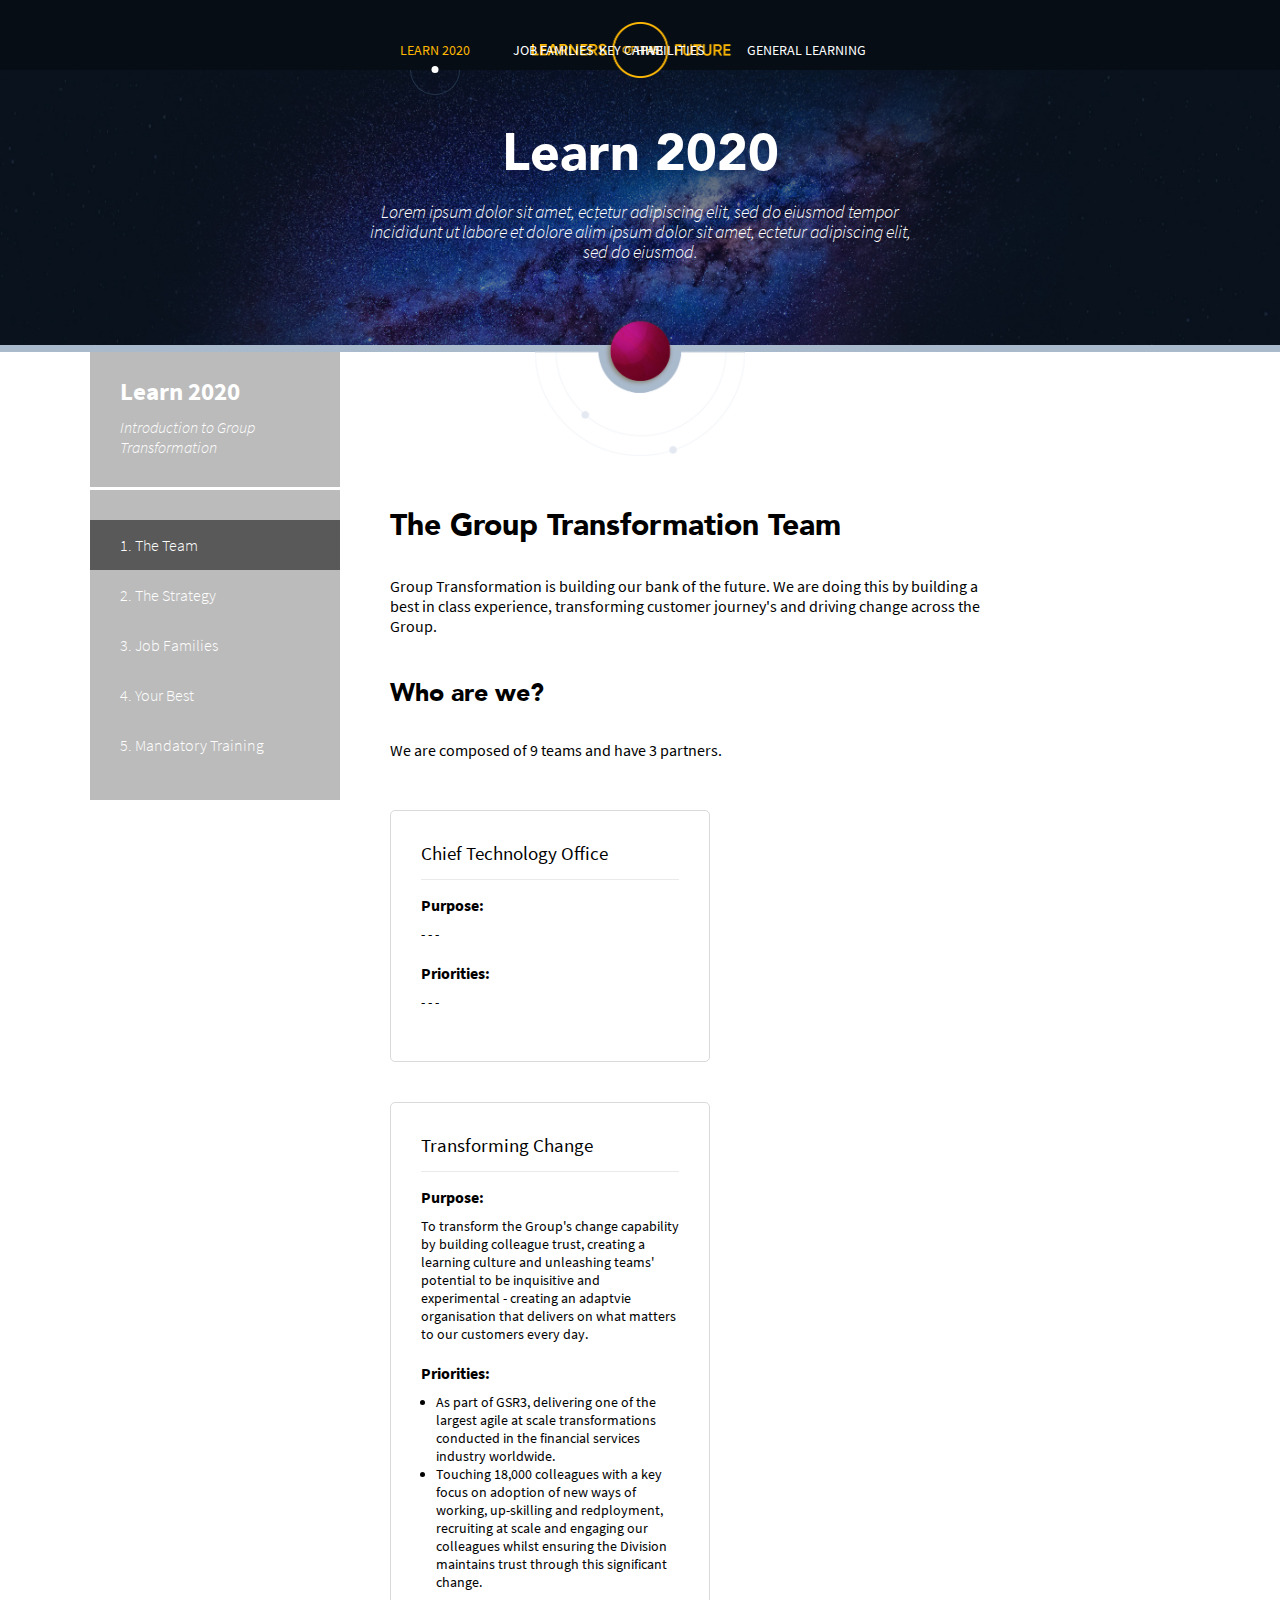
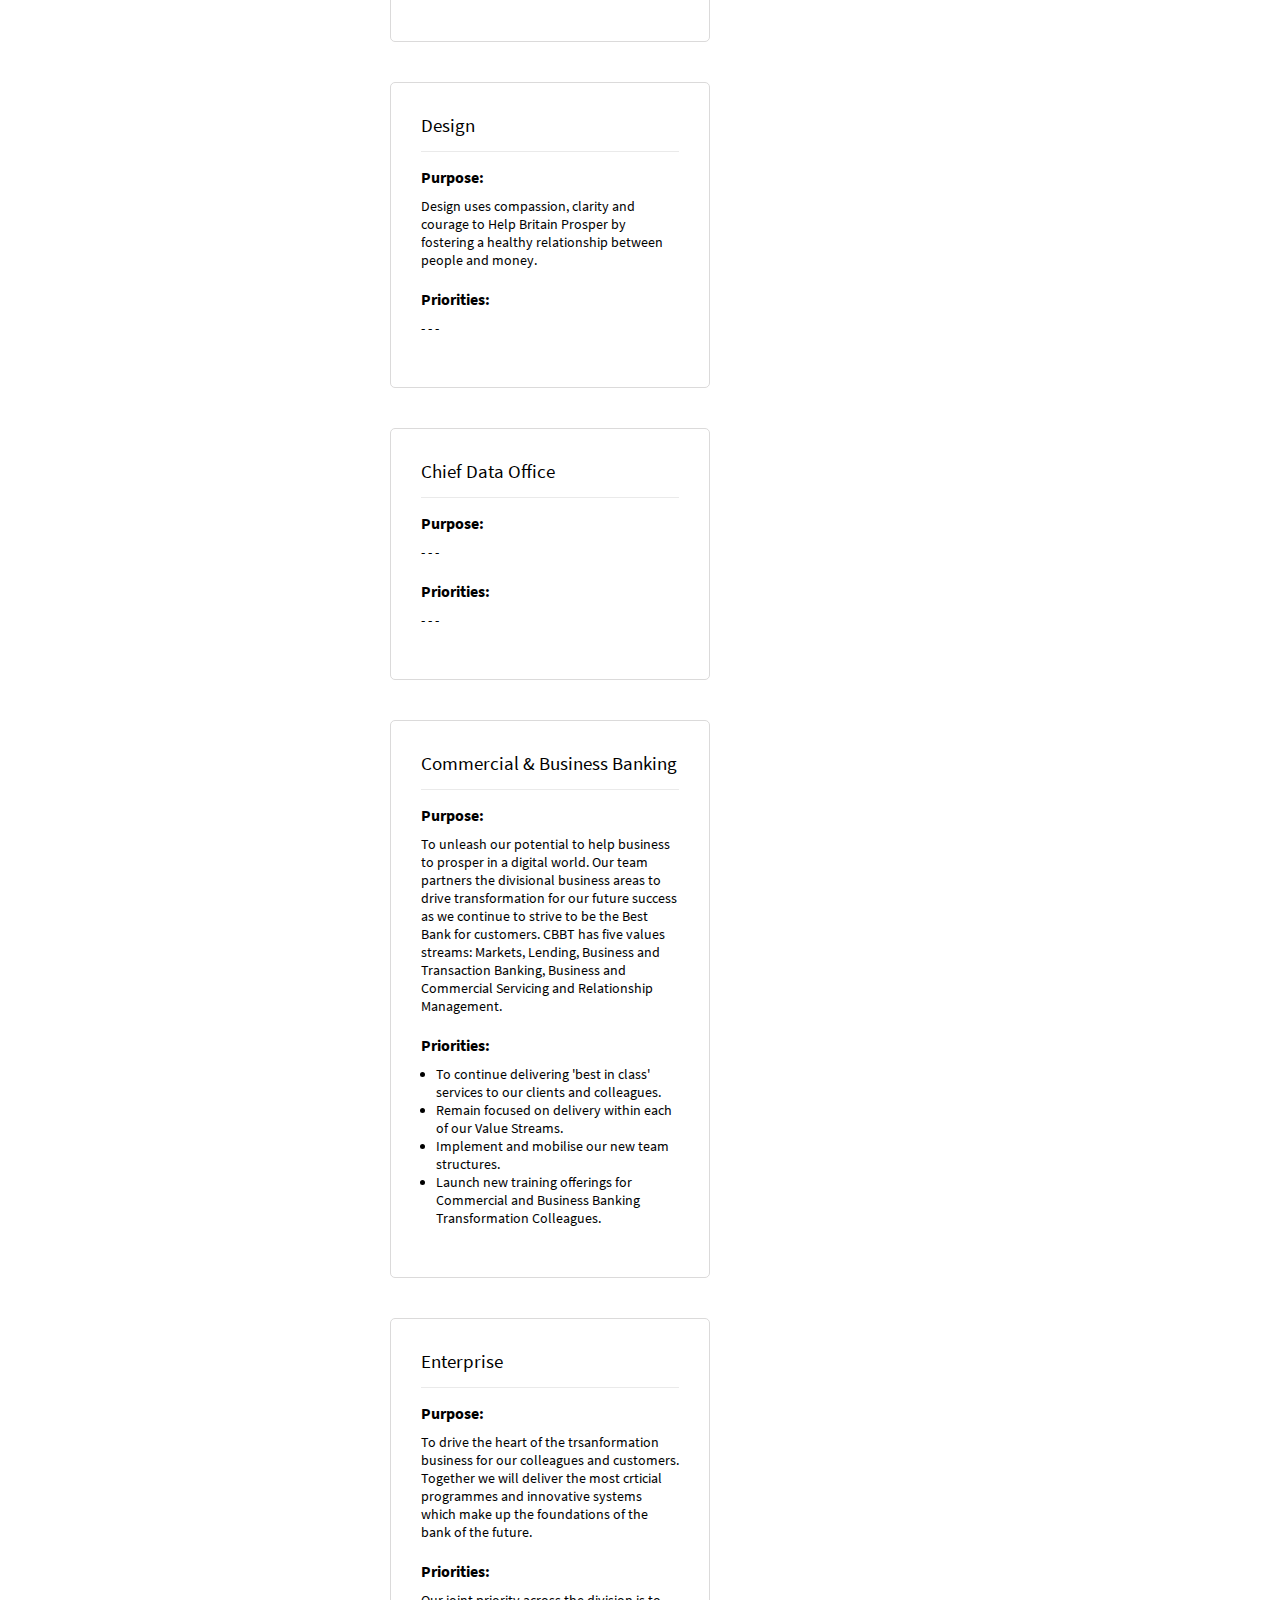
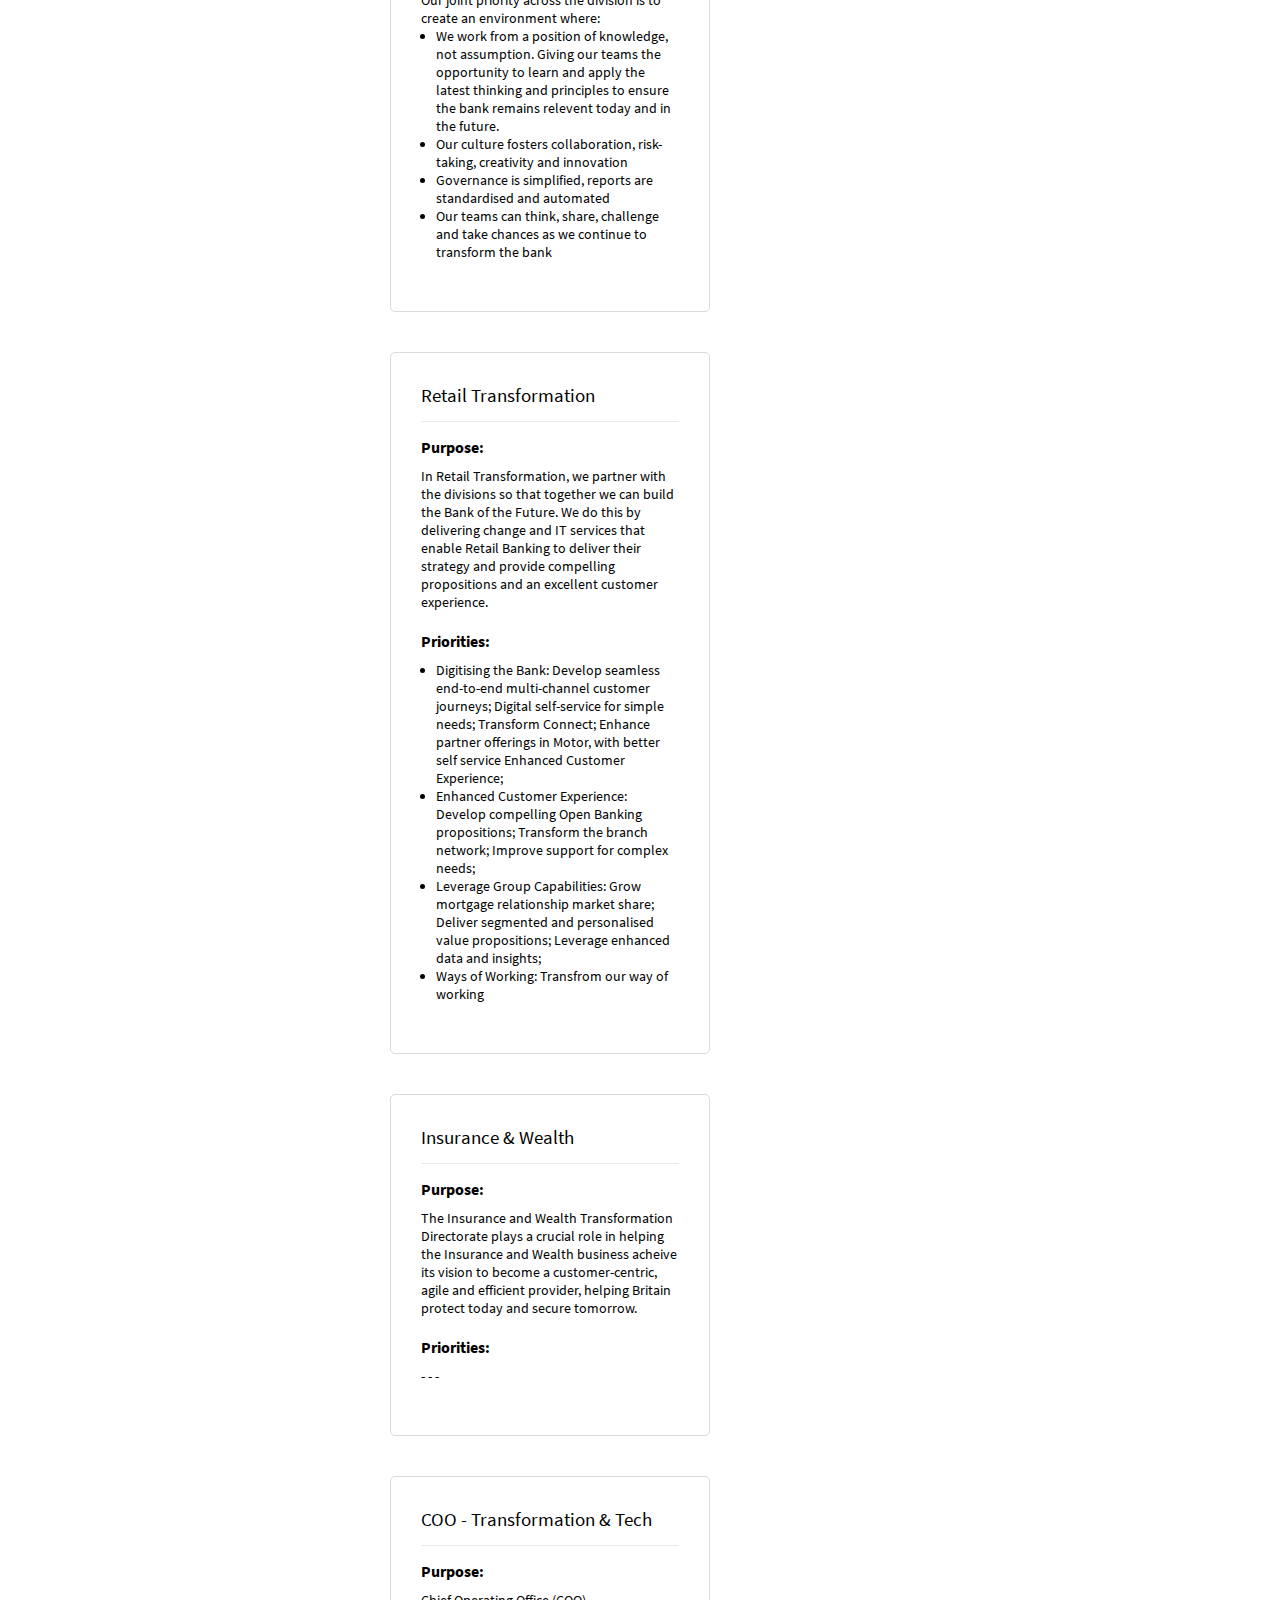
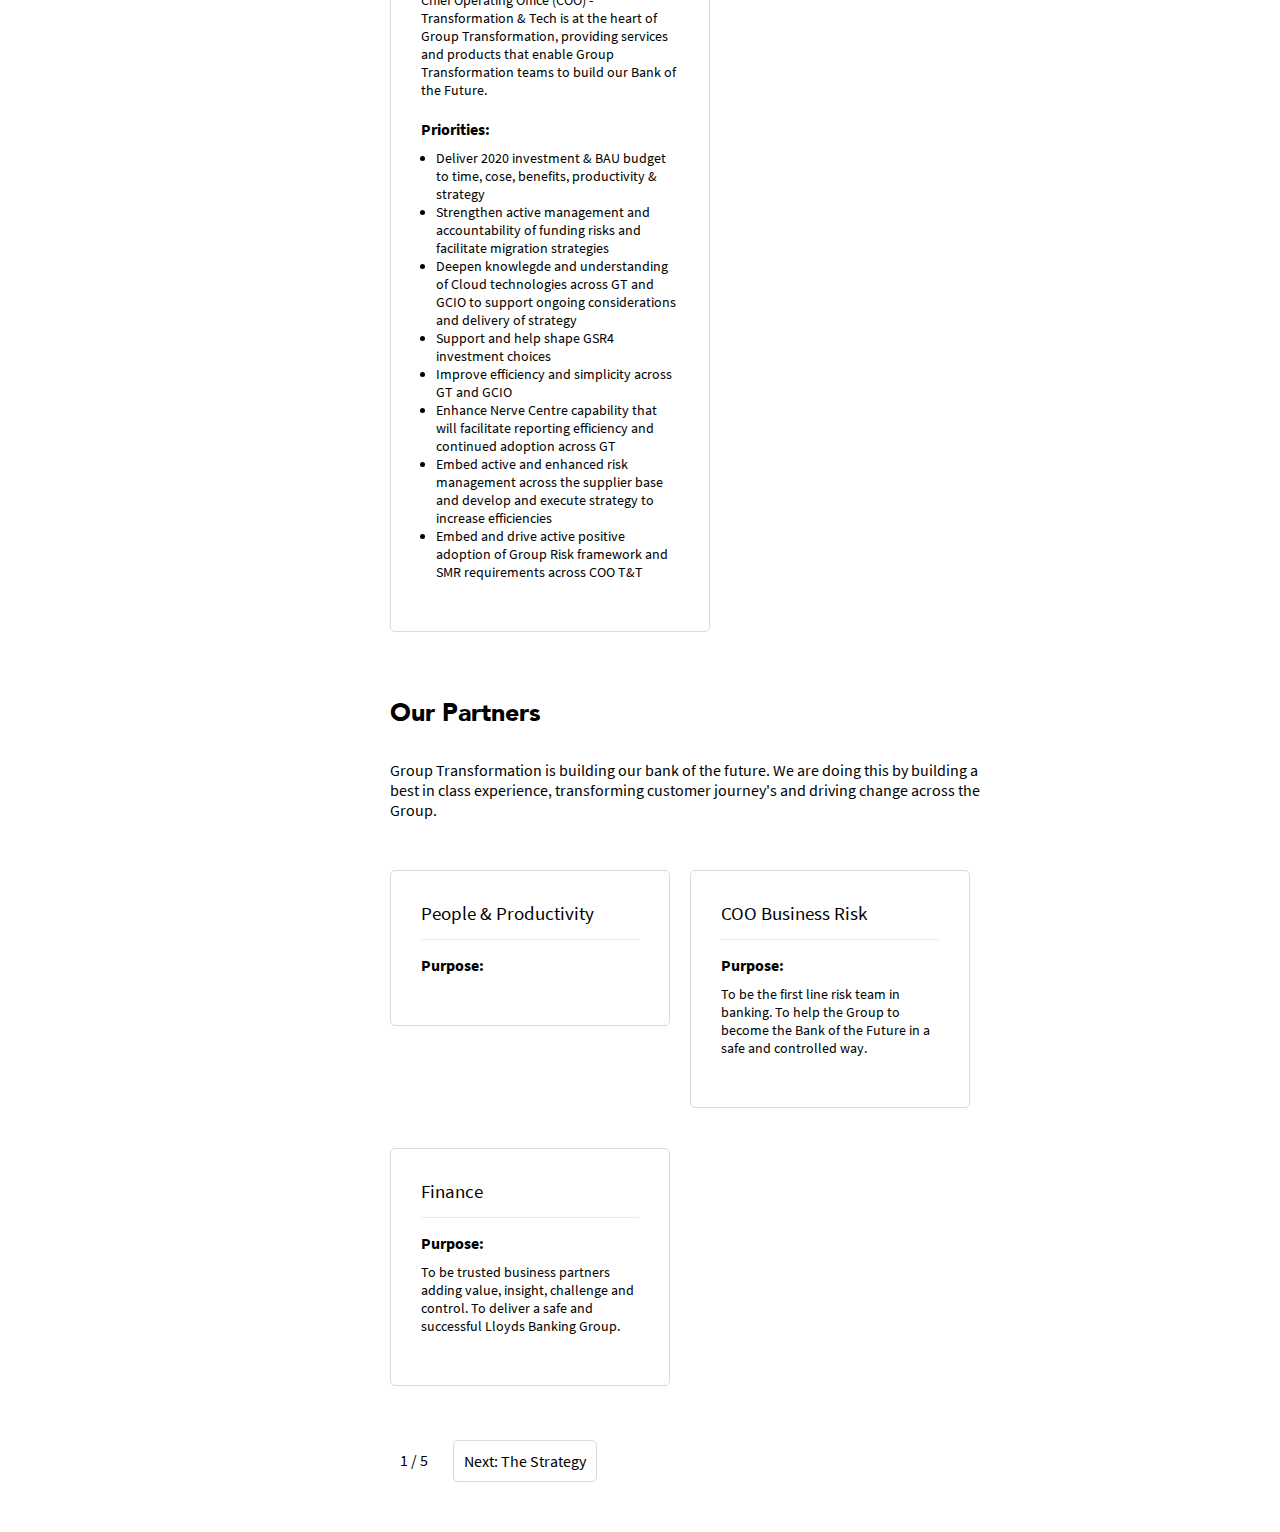
==== commit e6be429c: "final" ====
--- a/index.html
+++ b/index.html
@@ -10,13 +10,49 @@
   </head>
 
   <body>
-    <div id="header" class="header">
-      <div class="headerTitle">Learn 2020</div>
-      <div class="headerText">
-        This module goes back to basics to explore who we are, why we do what we do and what's coming next.
+
+    <!-- Navigation -->
+    <div class="wideClear lotf-navigation">
+      <div class="max-w-1000">
+        <a class="mainLogo" href="https://www.google.com/">
+          <img src="images/lotf-nav-logo-center.png">
+        </a>
+
+        <ul class="navList left sourceSans">
+          <li class="current-page"><a class="transition" href="/xxx/">Learn 2020</a><span></span></li>
+          <li><a class="transition" href="/xxx/">Job Families</a></li>
+          <li><a class="transition" href="/xxx/">Hive</a></li>
+        </ul>
+
+        <ul class="navList right sourceSans">
+          <li><a class="transition" href="/xxx/">Key Capabilities</a></li>
+          <li><a class="transition" href="/xxx/">General Learning</a></li>
+        </ul>
       </div>
     </div>
+
+    <!-- Navigation End -->
+    <!-- Title Header -->
+
+    <div class="wideClear titleHeader">
+      <div class="headerContent">
+        <h1>Learn 2020</h1>
+        <p>Lorem ipsum dolor sit amet, ectetur adipiscing elit, sed do eiusmod tempor incididunt ut labore et dolore alim ipsum dolor sit amet, ectetur adipiscing elit, sed do eiusmod.</p>
+      </div>
+    </div>
+
+    <!-- Header End -->
+    <!-- Content Page -->
+
+      <div class="contentSpace wideClear">
+        <div class="borderStrip wideClear"></div>
+        <div class="middleOrb"><img class="hvr-pulse" src="images/orb-purplepink.png"></div>
+      </div>
+
+    <!-- Content Page End -->
+
     <div class="bodyWrap">
+      <div class="max-w-1100">
       <div id="sidePanel" class="sidePanel">
         <div class="sidePanelHeaderBox">
           <div class="sidePanelHeaderText">Learn 2020</div>
@@ -352,14 +388,15 @@
           </div>
           <div class="contentPanelSubtitle">How to find your Job Family</div>
           <div class="contentPanelTextBlock">
-            <ol>
+            <ol class="howToFindJobFamily">
               <li>Go to Workday and from the home screen click the top right cloud icon. </li>
               <li>From here you will be able to click "view profile". </li>
+              <img class="workdayScreenie" src="assets/images/workday.png"/>
               <li>The next page will have a Job details table showing Job Profile and Job Family. </li>
               <li>Clicking onto these will reveal more detail about your Job Family and Job Family Group.</li>
             </ol>
           </div>
-          <div class="contentPanelSubtitle">Group Transformations' Job Families</div>
+          <div class="contentPanelSubtitle">Group Transformations' Main Job Families</div>
           <div class="contentPanelTextBlock">
             Job Families themselves belong to Groups. In Group Transformation we have 5 Job Family Groups that contain between them
           </div>
@@ -428,11 +465,215 @@
               </li>
             </ul>
           </div>
-
-          Commonly asked questions:
-
-          Ask more questions on Hive:
-
+          <div class="contentPanelSubtitle">Commonly asked questions:</div>
+          <!-- ACCORDION ADDITION NEW !!!!! ACCORDION ADDITION NEW !!!!! ACCORDION ADDITION NEW -->
+          <!-- ACCORDION ADDITION NEW !!!!! ACCORDION ADDITION NEW !!!!! ACCORDION ADDITION NEW -->
+          <!-- ACCORDION ADDITION NEW !!!!! ACCORDION ADDITION NEW !!!!! ACCORDION ADDITION NEW -->
+
+          <div class="wideClear accordionWrapper">
+            <div class="middleBlock">
+
+              <!-- Accordion Row Start -->
+              <div class="blockSection accordionBlock">
+                <ul>
+                  <li class="wideClear">
+                    <input type="checkbox" checked>
+                    <i></i>
+                    <h4>Who decided my Job Family?</h4>
+                    <div class="paraWrap transition-2 posRelative">
+                      <h4>You have been mapped to your Job Family based on the accountabilities and capabilities required for your role. These were reviewed by the People and Productivity function and representatives in the business. This population includes your People Partners, People Directors, Heads of and Senior Management.</h4>
+                    </div>
+                  </li>
+                </ul>
+              </div>
+              <!-- Accordion Row Start -->
+              <div class="blockSection accordionBlock">
+                <ul>
+                  <li class="wideClear">
+                    <input type="checkbox" checked>
+                    <i></i>
+                    <h4>Is my grade, pay and reward and role changing?</h4>
+                    <div class="paraWrap transition-2 posRelative">
+                      <h4>Your current grade, your pay and reward, your job and the day-to-day duties remain the same. Your line manager will continue to work with you to set out role expectations.</h4>
+                    </div>
+                  </li>
+                </ul>
+              </div>
+              <!-- Accordion Row Start -->
+              <div class="blockSection accordionBlock">
+                <ul>
+                  <li class="wideClear">
+                    <input type="checkbox" checked>
+                    <i></i>
+                    <h4>Has my job or the level of performance expected of me changed?</h4>
+                    <div class="paraWrap transition-2 posRelative">
+                      <h4>No, your role remains the same and the level of performance expected of you has not changed.</h4>
+                    </div>
+                  </li>
+                </ul>
+              </div>
+              <!-- Accordion Row Start -->
+              <div class="blockSection accordionBlock">
+                <ul>
+                  <li class="wideClear">
+                    <input type="checkbox" checked>
+                    <i></i>
+                    <h4>I think I am in the wrong Job Family, what should I do?</h4>
+                    <div class="paraWrap transition-2 posRelative">
+                      <h4>Discuss this first with your line manager. Your line manager will have a view of what Job Families their team are mapped to. It could be that you are incorrectly mapped. Your line manager will then discuss your Job Family with their line manager. If they both agree you have been mapped incorrectly, your line manager will raise a ticket in Workday.</h4>
+                    </div>
+                  </li>
+                </ul>
+              </div>
+              <!-- Accordion Row Start -->
+              <div class="blockSection accordionBlock">
+                <ul>
+                  <li class="wideClear">
+                    <input type="checkbox" checked>
+                    <i></i>
+                    <h4>How do Job Families enable greate career mobility?</h4>
+                    <div class="paraWrap transition-2 posRelative">
+                      <h4>Prior to Job Families, colleagues did not have a clear and consistent way of viewing every role that existed within the Group. .</h4>ob Families provides a simple overview for colleagues to unlock their next steps, either within their existing Job Family or across the organisation by providing clarity around the skills required in every job profile.</div>
+                  </li>
+                </ul>
+              </div>
+              <!-- Accordion Row Start -->
+              <div class="blockSection accordionBlock">
+                <ul>
+                  <li class="wideClear">
+                    <input type="checkbox" checked>
+                    <i></i>
+                    <h4>What's the difference between accontabilities and capabilities?</h4>
+                    <div class="paraWrap transition-2 posRelative">
+                      <h4>Accountabilities are the day-to-day responsibilities used in your job and capabilities are the skills that facilitate this.</div>
+                  </li>
+                </ul>
+              </div>
+              <!-- Accordion Row Start -->
+              <div class="blockSection accordionBlock">
+                <ul>
+                  <li class="wideClear">
+                    <input type="checkbox" checked>
+                    <i></i>
+                    <h4>Why does my profile not include all my responsibilities?</h4>
+                    <div class="paraWrap transition-2 posRelative">
+                      <h4>The purpose of the new Job Families and their job profiles is to provide consistency in the way that accountabilities and capabilities are defined across the Group. This will not detract from your day-to-day responsibilities but will show you where your capabilities are transferable across the Group. You should continue to talk to your line manager about how this reflects on your day-to-day tasks.</div>
+                  </li>
+                </ul>
+              </div>
+              <!-- Accordion Row Start -->
+              <div class="blockSection accordionBlock">
+                <ul>
+                  <li class="wideClear">
+                    <input type="checkbox" checked>
+                    <i></i>
+                    <h4>How do I improve my capability proficiency level?</h4>
+                    <div class="paraWrap transition-2 posRelative">
+                      <h4>Learners of the Future has a section dedicated to capabilities and associated training. You can then use this to inform your development plan and objectives setting. This should help facilitate your Check-in conversations with your line manager.</div>
+                  </li>
+                </ul>
+              </div>
+
+              <h3 class="accordionDivider">Example Category Divider Here</h3>
+
+              <!-- Accordion Row Start -->
+              <div class="blockSection accordionBlock">
+                <ul>
+                  <li class="wideClear">
+                    <input type="checkbox" checked>
+                    <i></i>
+                    <h4>Can I change the proficiency of my capability?</h4>
+                    <div class="paraWrap transition-2 posRelative">
+                      <h4>Within Workday you can self-assess against capabilities listed in your job profile.</div>
+                  </li>
+                </ul>
+              </div>
+              <!-- Accordion Row Start -->
+              <div class="blockSection accordionBlock">
+                <ul>
+                  <li class="wideClear">
+                    <input type="checkbox" checked>
+                    <i></i>
+                    <h4>Does this change the recruitment process?</h4>
+                    <div class="paraWrap transition-2 posRelative">
+                      <h4>No, the process remains the same but Job Families provides the opportunity to identify roles across Group and clear guidance on the skills required.</div>
+                  </li>
+                </ul>
+              </div>
+              <!-- Accordion Row Start -->
+              <div class="blockSection accordionBlock">
+                <ul>
+                  <li class="wideClear">
+                    <input type="checkbox" checked>
+                    <i></i>
+                    <h4>How can I use Job Families to set my objectives?</h4>
+                    <div class="paraWrap transition-2 posRelative">
+                      <h4>Capability-based job profiles will help you set objectives, assess development needs, see where your skills can be applied elsewherre, and identify what you might need to do to develop for a future role. Objectives can be based on either of the following career progression routes:
+                        <ul>
+                          <li>Upwards, to a higher proficiency of a similar skillset</li>
+                          <li>Sideways within the Job Family to further develop proficiency</li>
+                          <li>Sideways to a new Job Family where a colleague's skills and capabilities are applicable to a role elsewhere in the Group</li>
+                        </ul>
+                      </div>
+                  </li>
+                </ul>
+              </div>
+              <!-- Accordion Row Start -->
+              <div class="blockSection accordionBlock">
+                <ul>
+                  <li class="wideClear">
+                    <input type="checkbox" checked>
+                    <i></i>
+                    <h4>How can I use Job Families in a Check-in?</h4>
+                    <div class="paraWrap transition-2 posRelative">
+                      <h4>Job Families will help you understand which skills you might want to focus on and align your objectives to so you can discuss with your line manager and drive your future career conversations.</div>
+                  </li>
+                </ul>
+              </div>
+              <!-- Accordion Row Start -->
+              <div class="blockSection accordionBlock">
+                <ul>
+                  <li class="wideClear">
+                    <input type="checkbox" checked>
+                    <i></i>
+                    <h4>How do Job Families relate to 'Your Best'?</h4>
+                    <div class="paraWrap transition-2 posRelative">
+                      <h4>By providing visbility of accountabilities and capabilities, Job Families will help you with key elements of our new performance management approach, Your Best. This includes facilitating conversations and Check-ins with your line manager around how your job profile links to you balanaced scorecard objectives and development goals.</div>
+                  </li>
+                </ul>
+              </div>
+              <!-- Accordion Row Start -->
+              <div class="blockSection accordionBlock">
+                <ul>
+                  <li class="wideClear">
+                    <input type="checkbox" checked>
+                    <i></i>
+                    <h4>Why are there changes to my job title as well as Job Familiy?</h4>
+                    <div class="paraWrap transition-2 posRelative">
+                      <h4>A number of Job Families have had their job titles refreshed to give consistency across the community. Where applicable, these changes have been agreed with the People & Productivity function and representatives in the business. This population includes your People Partners, People Directors, Heads of and Senior Management.</div>
+                  </li>
+                </ul>
+              </div>
+              <!-- Accordion Row Start -->
+              <div class="blockSection accordionBlock">
+                <ul>
+                  <li class="wideClear">
+                    <input type="checkbox" checked>
+                    <i></i>
+                    <h4>How do I update my business title to be more specific to the role I do?</h4>
+                    <div class="paraWrap transition-2 posRelative">
+                      <h4>Your line manager can easily update your business title by chossing 'My Team' from their homepage on Workday and then 'Business Title Change' under 'Actions'.</div>
+                  </li>
+                </ul>
+              </div>
+
+            </div>
+          </div>
+
+          <!-- ACCORDION ADDITION NEW !!!!! ACCORDION ADDITION NEW !!!!! ACCORDION ADDITION NEW -->
+          <!-- ACCORDION ADDITION NEW !!!!! ACCORDION ADDITION NEW !!!!! ACCORDION ADDITION NEW -->
+
+          <div class="linkToHiveBtn">Find out more on Hive</div>
 
           <!-- bottom nav buttons -->
           <div class="contentPanelNavWrap">
@@ -477,6 +718,7 @@
         </div>
       </div>
     </div>
+  </div>
 
   </body>
 
--- a/assets/css/index.css
+++ b/assets/css/index.css
@@ -5,7 +5,6 @@
 body {
   width: 100%;
   margin: 0;
-  font-family: Helvetica, sans-serif;
 }
 
 .header {
@@ -105,6 +104,7 @@
   float: left;
   padding: 50px;
   width: calc(100% - 250px - 100px);
+  padding-top:160px;
 }
 
 .mainContentPane {
@@ -453,4 +453,817 @@
   margin: 10px 0;
 }
 
+.workdayScreenie {
+  max-width: 600px;
+  margin: 25px 0 35px 0;
+  border: 1px solid #dbdada;
+}
+
+.howToFindJobFamily li {
+  padding: 8px 0;
+}
+
 /*# sourceMappingURL=index.css.map */
+/* - - - Accordion Styles - - - */
+/* ----------------- */
+/* - - Accordion - - */
+/* ----------------- */
+.transition, p, ul li i:before, ul li i:after {
+  transition: all 0.2s ease-in;
+}
+
+.flipIn, h1, ul li {
+  animation: accordion 0.2s ease;
+}
+
+.rotate:hover {
+  animation: rotate 0.7s ease;
+}
+
+.no-select, h2 {
+  -webkit-tap-highlight-color: rgba(0, 0, 0, 0);
+  -webkit-touch-callout: none;
+  -webkit-user-select: none;
+  -khtml-user-select: none;
+  -moz-user-select: none;
+  -ms-user-select: none;
+  user-select: none;
+}
+
+.accordionBlock ul {
+  list-style: none;
+  perspective: 900;
+  padding: 0;
+  margin: 0;
+}
+
+.accordionBlock ul li {
+  position: relative;
+  padding: 0;
+  margin: 0;
+  padding-bottom: 0px;
+  padding-top: 0px;
+  border-top: 1px dotted #dce7eb;
+}
+
+.accordionBlock ul li:nth-of-type(1) {
+  animation-delay: 0.2s;
+}
+
+.accordionBlock ul li:nth-of-type(2) {
+  animation-delay: 0.2s;
+}
+
+.accordionBlock ul li:nth-of-type(3) {
+  animation-delay: 0.2s;
+}
+
+.accordionBlock ul li:last-of-type {
+  padding-bottom: 0;
+}
+
+.accordionBlock ul li i {
+  position: absolute;
+  transform: translate(-6px, 0);
+  margin: 25px 16px 0 0;
+  right: 0;
+}
+
+.accordionBlock ul li i:before, ul li i:after {
+  content: "";
+  position: absolute;
+  background-color: #56d94a;
+  width: 3px;
+  height: 9px;
+}
+
+.accordionBlock ul li i:before {
+  transform: translate(-2px, 0) rotate(45deg);
+}
+
+.accordionBlock ul li i:after {
+  transform: translate(2px, 0) rotate(-45deg);
+}
+
+.accordionBlock ul li input[type=checkbox] {
+  position: absolute;
+  cursor: pointer;
+  width: 100%;
+  height: 100%;
+  z-index: 1;
+  opacity: 0;
+  max-height: 45px;
+}
+
+.accordionBlock ul li input[type=checkbox]:checked ~ div {
+  margin-top: 0;
+  max-height: 0;
+  opacity: 0;
+  transform: translate(0, 50%);
+}
+
+.transition-2 {
+  transition: all 0.2s ease-in-out;
+}
+
+.accordionBlock ul li input[type=checkbox]:checked ~ i:before {
+  transform: translate(2px, 0) rotate(45deg);
+}
+
+.accordionBlock ul li input[type=checkbox]:checked ~ i:after {
+  transform: translate(-2px, 0) rotate(-45deg);
+}
+
+@keyframes accordion {
+  0% {
+    opacity: 0;
+    transform-origin: top center;
+    transform: rotateX(-90deg);
+  }
+  5% {
+    opacity: 1;
+  }
+  80% {
+    transform: rotateX(8deg);
+  }
+  83% {
+    transform: rotateX(6deg);
+  }
+  92% {
+    transform: rotateX(-3deg);
+  }
+  100% {
+    transform-origin: top center;
+    transform: rotateX(0deg);
+  }
+}
+@keyframes rotate {
+  0% {
+    transform: rotate(90deg);
+    transform-origin: center center;
+  }
+  100% {
+    transform: rotate(360deg);
+  }
+}
+.accordionBlock li .paraWrap > p {
+  display: block;
+  margin: 16px 0px 0px 0px;
+  font-size: 12px;
+  max-width: 700px;
+  line-height: 17px;
+  padding: 0px 0px 25px 40px;
+  color: #5b644f;
+}
+
+.paraWrap {
+  width: 100%;
+  background-color: #f7fff4;
+  border-top: 1px solid #e2f2e1;
+  height: 100%;
+}
+
+.paraWrap h4 {
+  padding-left: 40px;
+  font-size: 14px;
+}
+
+.infoWrap {
+  position: absolute;
+  top: 20px;
+  right: 20px;
+}
+
+.infoWrap p {
+  clear: both;
+  display: block;
+}
+
+.infoWrap p:first-child {
+  font-size: 10px;
+  text-transform: uppercase;
+  text-align: center;
+  margin: 0px 0px 10px 0px;
+  padding: 3px 10px 2px 0px;
+  /* background-color: #efffdd; */
+  border-right: 1px solid #d5e8d8;
+  /* border-radius: 4px; */
+  color: #709576;
+  letter-spacing: 0.3px;
+  float: left;
+  margin-right: 10px;
+  float: left;
+}
+
+.infoWrap .time {
+  float: left;
+  text-align: right;
+}
+
+.infoWrap .time img {
+  width: 19px;
+  height: auto;
+  margin-right: 8px;
+  display: inline-block;
+  margin-top: 0px;
+}
+
+.infoWrap p {
+  display: block;
+  float: right;
+  margin-top: 4px;
+  color: #709576;
+  font-size: 11px;
+}
+
+.linkBtn {
+  display: block;
+  clear: both;
+  padding: 6px 20px 5px;
+  font-size: 10px;
+  text-transform: uppercase;
+  background-color: transparent;
+  border: 1px solid #c6d59f;
+  border-radius: 3px;
+  margin: 15px 0px 3px 0px;
+  color: #77912f;
+  max-width: 40px;
+  text-decoration: none;
+}
+
+.linkBtn:hover {
+  background-color: #e7ffcf;
+  border: 1px solid #b1db45;
+  margin: 15px 0px 3px 0px;
+  color: #7ea611;
+}
+
+.accordionBlock li .paraWrap > p {
+  display: block;
+  margin: 16px 0px 0px 0px;
+  font-size: 12px;
+  max-width: 700px;
+  line-height: 17px;
+  padding: 0px 0px 25px 40px;
+  color: #5f558f;
+}
+
+.accordionBlock li .paraWrap h4 {
+  color: #12035c;
+  padding-top: 20px;
+  font-weight: 400;
+  padding: 25px;
+  margin: 0;
+}
+
+.accordionBlock ul li i::before,
+ul li i::after {
+  content: "";
+  position: absolute;
+  background-color: #5222ff;
+  width: 3px;
+  height: 9px;
+}
+
+.linkBtn:hover {
+  display: block;
+  clear: both;
+  padding: 6px 20px 5px;
+  font-size: 10px;
+  text-transform: uppercase;
+  background-color: #714bfb;
+  border: 1px solid #4c2ac6;
+  border-radius: 3px;
+  margin: 18px 0px 3px 0px;
+  color: #f9f6ff;
+}
+
+.wideClear {
+  width: 100%;
+  clear: both;
+  float: left;
+}
+
+.paraWrap {
+  width: 100%;
+  background-color: #f9f8ff;
+  border-top: 1px solid #e6e1f2;
+  height: 100%;
+}
+
+.infoWrap p:first-child {
+  font-size: 10px;
+  text-transform: uppercase;
+  text-align: center;
+  margin: 0px 0px 10px 0px;
+  padding: 3px 10px 2px 0px;
+  /* background-color: #efffdd; */
+  border-right: 1px solid #dcd5e8;
+  /* border-radius: 4px; */
+  color: #6730c8;
+  letter-spacing: 0.3px;
+  float: left;
+  margin-right: 10px;
+  float: left;
+}
+
+.infoWrap p {
+  display: block;
+  float: right;
+  margin-top: 4px;
+  color: #6730c8;
+  font-size: 11px;
+}
+
+.linkBtn {
+  border: 1px solid #d1c0ff;
+  color: #7c61c6;
+}
+
+.linkToHiveBtn {
+  display: inline-block;
+  padding: 10px;
+  border: 1px solid #dbdada;
+  border-radius: 5px;
+  margin: 30px 0 20px 0;
+  position: relative;
+}
+.linkToHiveBtn:hover {
+  cursor: pointer;
+  background-color: #dbdada;
+}
+
+/*# sourceMappingURL=index.css.map */
+
+
+
+
+
+/*  - - - - - - - - - - - - - - - - - - - - - - - - - - - - - */
+/*  - - - - - - ADDITIONS NEED TO BE CONVERTED - - - - - - -- */
+/*  - - - - - - ADDITIONS NEED TO BE CONVERTED - - - - - - -- */
+/*  - - - - - - ADDITIONS NEED TO BE CONVERTED - - - - - - -- */
+/*  - - - - - - - - - - - - - - - - - - - - - - - - - - - - - */
+
+
+
+
+
+
+
+.max-w-1000 {
+  max-width:1000px;
+  width:100%;
+  margin:0px auto;
+}
+
+.max-w-1100 {
+  max-width:1100px;
+  width:100%;
+  margin:0px auto;
+}
+
+.wideClear {
+  width:100%;
+  float:left;
+  clear:both;
+  position:relative;
+}
+
+.contentPanelSubtitle,
+h1, h2, h3 {
+  font-family: 'Avenir';
+  font-weight: 900;
+  font-style: normal;
+}
+
+h4, h5, h6, div,
+a, li, p, ul, ol {
+    font-family: 'Source Sans Pro';
+}
+
+
+/* - Navigation - */
+
+.lotf-navigation {
+  height:70px;
+  width:100%;
+  background-color:#060d15;
+  position:relative;
+  float:left;
+  clear:both;
+  z-index:999;
+}
+
+.sourceSans {
+  font-family: 'Source Sans Pro', sans-serif;
+}
+
+.lotf-navigation .mainLogo {
+  width:216px;
+  height:56px;
+  display:block;
+  margin:0px auto;
+  cursor:pointer;
+}
+
+.lotf-navigation a img {
+  width:100%;
+  display:block;
+  margin-top:22px;
+}
+
+.navList li:first-child {
+  margin-left:0px;
+}
+
+.navList li:last-child {
+  margin-right:0px;
+}
+
+.transition,
+.transition:hover {
+  transition:all 0.3s ease-in-out;
+}
+
+.navList li {
+  list-style-type: none;
+  display:inline-block;
+  margin:0px 20px;
+  color:#FFF;
+  text-transform:uppercase;
+  font-size:14px;
+  position:relative;
+}
+
+.navList li a {
+  display:block;
+  color:#FFF;
+  text-transform:uppercase;
+  font-size:14px;
+  text-decoration: none;
+}
+
+.navList li.current-page a,
+.navList li a:hover {
+  color:#ffb701;
+}
+
+.navList li a::after {
+  content:'';
+  width:7px;
+  height:7px;
+  background-color:#617791;
+  border-radius:50%;
+  position:absolute;
+  left:50%;
+  transform:translateX(-50%);
+  bottom:-14px;
+  opacity:0;
+  transition:all 0.3s ease-in-out;
+}
+
+.navList li.current-page a::after {
+  background-color:#fff;
+  opacity:1;
+}
+
+.navList li a:hover::after {
+  opacity:1;
+  transition:all 0.3s ease-in-out;
+}
+
+.navList {
+  position:absolute;
+}
+
+.navList.left {
+	top: 23px;
+	left: 360px;
+}
+
+.navList.right {
+  top:23px;
+  right:414px;
+}
+
+.current-page span {
+	position: absolute;
+	left: 50%;
+	transform: translateX(-50%);
+	bottom: -36px;
+	display: block;
+  width: 50px;
+  height: 25px;
+  background-color: transparent;
+  border-bottom-left-radius: 26px;
+  border-bottom-right-radius: 26px;
+  border: 1px solid #23344B;
+  border-top: 0;
+  transition:all 0.3s ease-in-out;
+}
+
+.current-page a:hover ~ span {
+  border-color:#365175;
+  transition:all 0.3s ease-in-out;
+}
+
+/* - - Title Header - - */
+
+.titleHeader {
+  z-index:50;
+  height:275px;
+  background-image: url('../../images/galaxybg.jpg');
+  background-size:cover;
+  background-position:center -50px;
+}
+
+.headerContent {
+  width:550px;
+  margin:0px auto;
+  text-align:center;
+}
+
+.headerContent h1,
+.headerContent p {
+  color:#FFF;
+  width:100%;
+}
+
+.headerContent h1 {
+	font-size: 52px;
+	margin-top: 48px;
+	margin-bottom: -5px;
+}
+
+.headerContent p {
+  font-size:18px;
+  font-style:italic;
+  font-weight:300;
+  line-height:20px;
+}
+
+.borderStrip {
+  background-color:#aabacd;
+  height:7px;
+  position:absolute;
+  top:0px;
+  left:0px;
+  right:0px;
+  z-index:60;
+}
+
+
+.middleOrb {
+  position:absolute;
+  left:50%;
+  transform:translateX(-50%);
+  z-index:80;
+  width:210px;
+  height:111px;
+  background-image:url('../../images/subpage-center.png');
+  background-size:cover;
+  background-position:center top;
+}
+
+.middleOrb img {
+  position:absolute;
+  left:69px;
+  top:-28px;
+  width:70px;
+  height:70px;
+  display:block;
+  transition:top 0.3s ease-in-out;
+}
+
+
+/* - - Copy Styling - - */
+
+.columnText {
+	margin: 10px 0 20px 0;
+	display: block;
+	font-size: 14px;
+}
+
+.columnSubtitle {
+  font-weight:bold;
+}
+
+.columnHalf {
+  width:320px;
+  height:auto;
+}
+
+* {
+  box-sizing:border-box;
+}
+
+.columnHalf {
+	width: 320px;
+	height: auto;
+}
+
+.columnImg {
+  display:none;
+}
+
+.columnTitle {
+  margin-bottom:30px;
+  position:relative;
+}
+
+.columnTitle::after {
+	content: '';
+	position: absolute;
+	left: 0px;
+	bottom: -15px;
+	height: 1px;
+	width: 100%;
+	background-color: #eaeaea;
+}
+
+.contentPanelTextBlock {
+  max-width:600px;
+}
+
+.columnThird {
+  height:Auto;
+}
+
+.accordionBlock h4 {
+	margin: 14px 0px;
+	font-size: 14px;
+	font-weight: 400;
+}
+
+.accordionDivider {
+	width: 100%;
+	float: left;
+	clear: both;
+	padding: 10px 20px 11px;
+	margin: 25px 0px 20px;
+	background-color: #f5f2f9;
+	font-family: "Source Sans Pro";
+	font-weight: 600;
+	font-size: 14px;
+	border: 1px solid #dccee4;
+	border-radius: 36px;
+}
+
+.paraWrap h4 {
+  max-width:750px;
+}
+
+/* - - Animations  - - */
+
+
+@-webkit-keyframes hvr-pulse {
+  25% {
+    -webkit-transform: scale(1.05);
+    transform: scale(1.05);
+  }
+  75% {
+    -webkit-transform: scale(0.95);
+    transform: scale(0.95);
+  }
+}
+@keyframes hvr-pulse {
+  25% {
+    -webkit-transform: scale(1.05);
+    transform: scale(1.05);
+  }
+  75% {
+    -webkit-transform: scale(0.95);
+    transform: scale(0.95);
+  }
+}
+.hvr-pulse {
+  display: inline-block;
+  vertical-align: middle;
+  -webkit-transform: perspective(1px) translateZ(0);
+  transform: perspective(1px) translateZ(0);
+  box-shadow: 0 0 1px rgba(0, 0, 0, 0);
+}
+.hvr-pulse:hover, .hvr-pulse:focus, .hvr-pulse:active {
+  -webkit-animation-name: hvr-pulse;
+  animation-name: hvr-pulse;
+  -webkit-animation-duration: 1s;
+  animation-duration: 1s;
+  -webkit-animation-timing-function: linear;
+  animation-timing-function: linear;
+  -webkit-animation-iteration-count: infinite;
+  animation-iteration-count: infinite;
+}
+
+
+/* - Webfonts - */
+
+.contentPanelTitle,
+.avenir { font-family: 'Avenir'; font-weight:900; }
+.sourceSansPro { font-family: 'Source Sans Pro'; }
+
+@font-face {
+    font-family: 'Source Sans Pro';
+    src: url('../../fonts/SourceSansPro-Black.woff2') format('woff2'),
+        url('../../fonts/SourceSansPro-Black.woff') format('woff');
+    font-weight: 900;
+    font-style: normal;
+}
+
+@font-face {
+    font-family: 'Avenir';
+    src: url('../../fonts/Avenir-Black.woff2') format('woff2'),
+        url('../../fonts/Avenir-Black.woff') format('woff');
+    font-weight: 900;
+    font-style: normal;
+}
+
+@font-face {
+    font-family: 'Source Sans Pro';
+    src: url('../../fonts/SourceSansPro-SemiBold.woff2') format('woff2'),
+        url('../../fonts/SourceSansPro-SemiBold.woff') format('woff');
+    font-weight: 600;
+    font-style: normal;
+}
+
+@font-face {
+    font-family: 'Source Sans Pro';
+    src: url('../../fonts/SourceSansPro-Italic.woff2') format('woff2'),
+        url('../../fonts/SourceSansPro-Italic.woff') format('woff');
+    font-weight: normal;
+    font-style: italic;
+}
+
+@font-face {
+    font-family: 'Source Sans Pro';
+    src: url('../../fonts/SourceSansPro-ExtraLight.woff2') format('woff2'),
+        url('../../fonts/SourceSansPro-ExtraLight.woff') format('woff');
+    font-weight: 200;
+    font-style: normal;
+}
+
+@font-face {
+    font-family: 'Source Sans Pro';
+    src: url('../../fonts/SourceSansPro-LightItalic.woff2') format('woff2'),
+        url('../../fonts/SourceSansPro-LightItalic.woff') format('woff');
+    font-weight: 300;
+    font-style: italic;
+}
+
+@font-face {
+    font-family: 'Source Sans Pro';
+    src: url('../../fonts/SourceSansPro-BlackItalic.woff2') format('woff2'),
+        url('../../fonts/SourceSansPro-BlackItalic.woff') format('woff');
+    font-weight: 900;
+    font-style: italic;
+}
+
+@font-face {
+    font-family: 'Source Sans Pro';
+    src: url('../../fonts/SourceSansPro-ExtraLightItalic.woff2') format('woff2'),
+        url('../../fonts/SourceSansPro-ExtraLightItalic.woff') format('woff');
+    font-weight: 200;
+    font-style: italic;
+}
+
+@font-face {
+    font-family: 'Source Sans Pro';
+    src: url('../../fonts/SourceSansPro-BoldItalic.woff2') format('woff2'),
+        url('../../fonts/SourceSansPro-BoldItalic.woff') format('woff');
+    font-weight: bold;
+    font-style: italic;
+}
+
+@font-face {
+    font-family: 'Source Sans Pro';
+    src: url('../../fonts/SourceSansPro-Bold.woff2') format('woff2'),
+        url('../../fonts/SourceSansPro-Bold.woff') format('woff');
+    font-weight: bold;
+    font-style: normal;
+}
+
+@font-face {
+    font-family: 'Source Sans Pro';
+    src: url('../../fonts/SourceSansPro-Light.woff2') format('woff2'),
+        url('../../fonts/SourceSansPro-Light.woff') format('woff');
+    font-weight: 300;
+    font-style: normal;
+}
+
+@font-face {
+    font-family: 'Source Sans Pro';
+    src: url('../../fonts/SourceSansPro-Regular.woff2') format('woff2'),
+        url('../../fonts/SourceSansPro-Regular.woff') format('woff');
+    font-weight: normal;
+    font-style: normal;
+}
+
+@font-face {
+    font-family: 'Source Sans Pro';
+    src: url('../../fonts/SourceSansPro-SemiBoldItalic.woff2') format('woff2'),
+        url('../../fonts/SourceSansPro-SemiBoldItalic.woff') format('woff');
+    font-weight: 600;
+    font-style: italic;
+}
+
+/* -- -- -- -- */
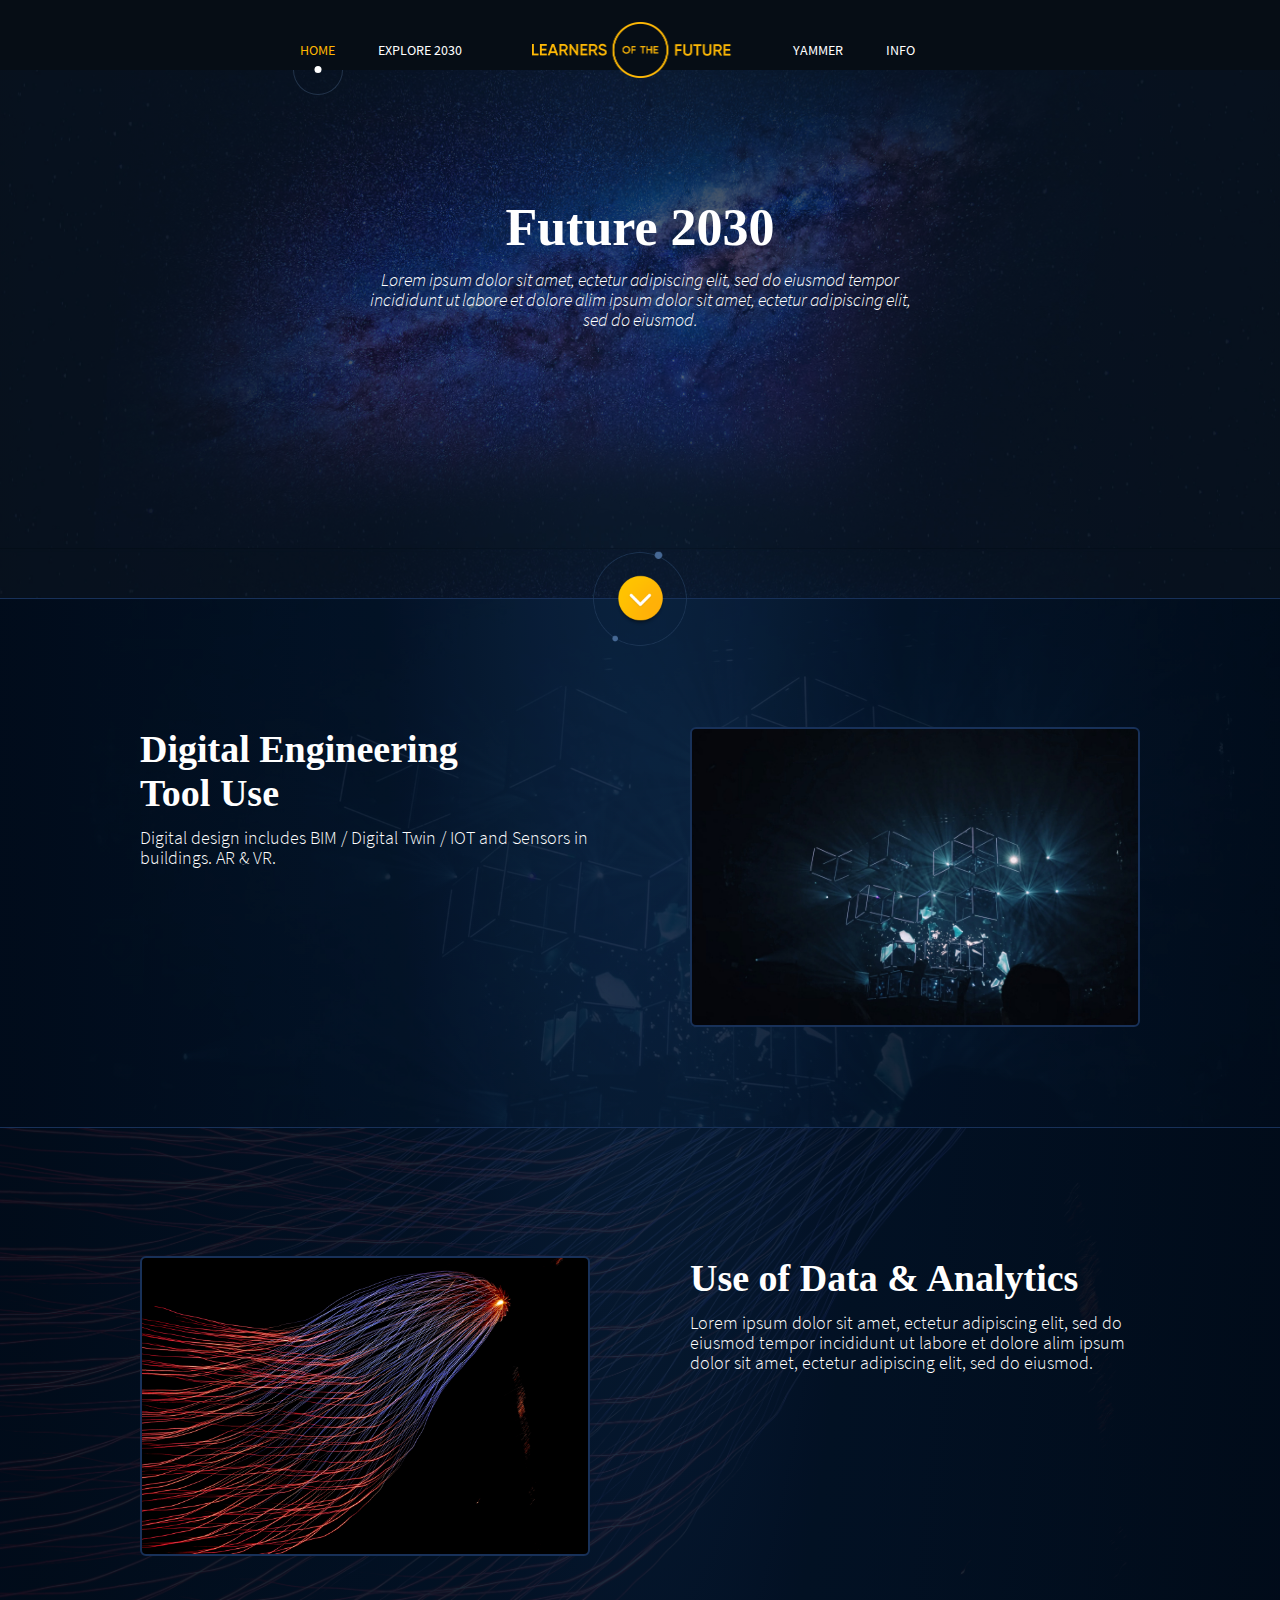
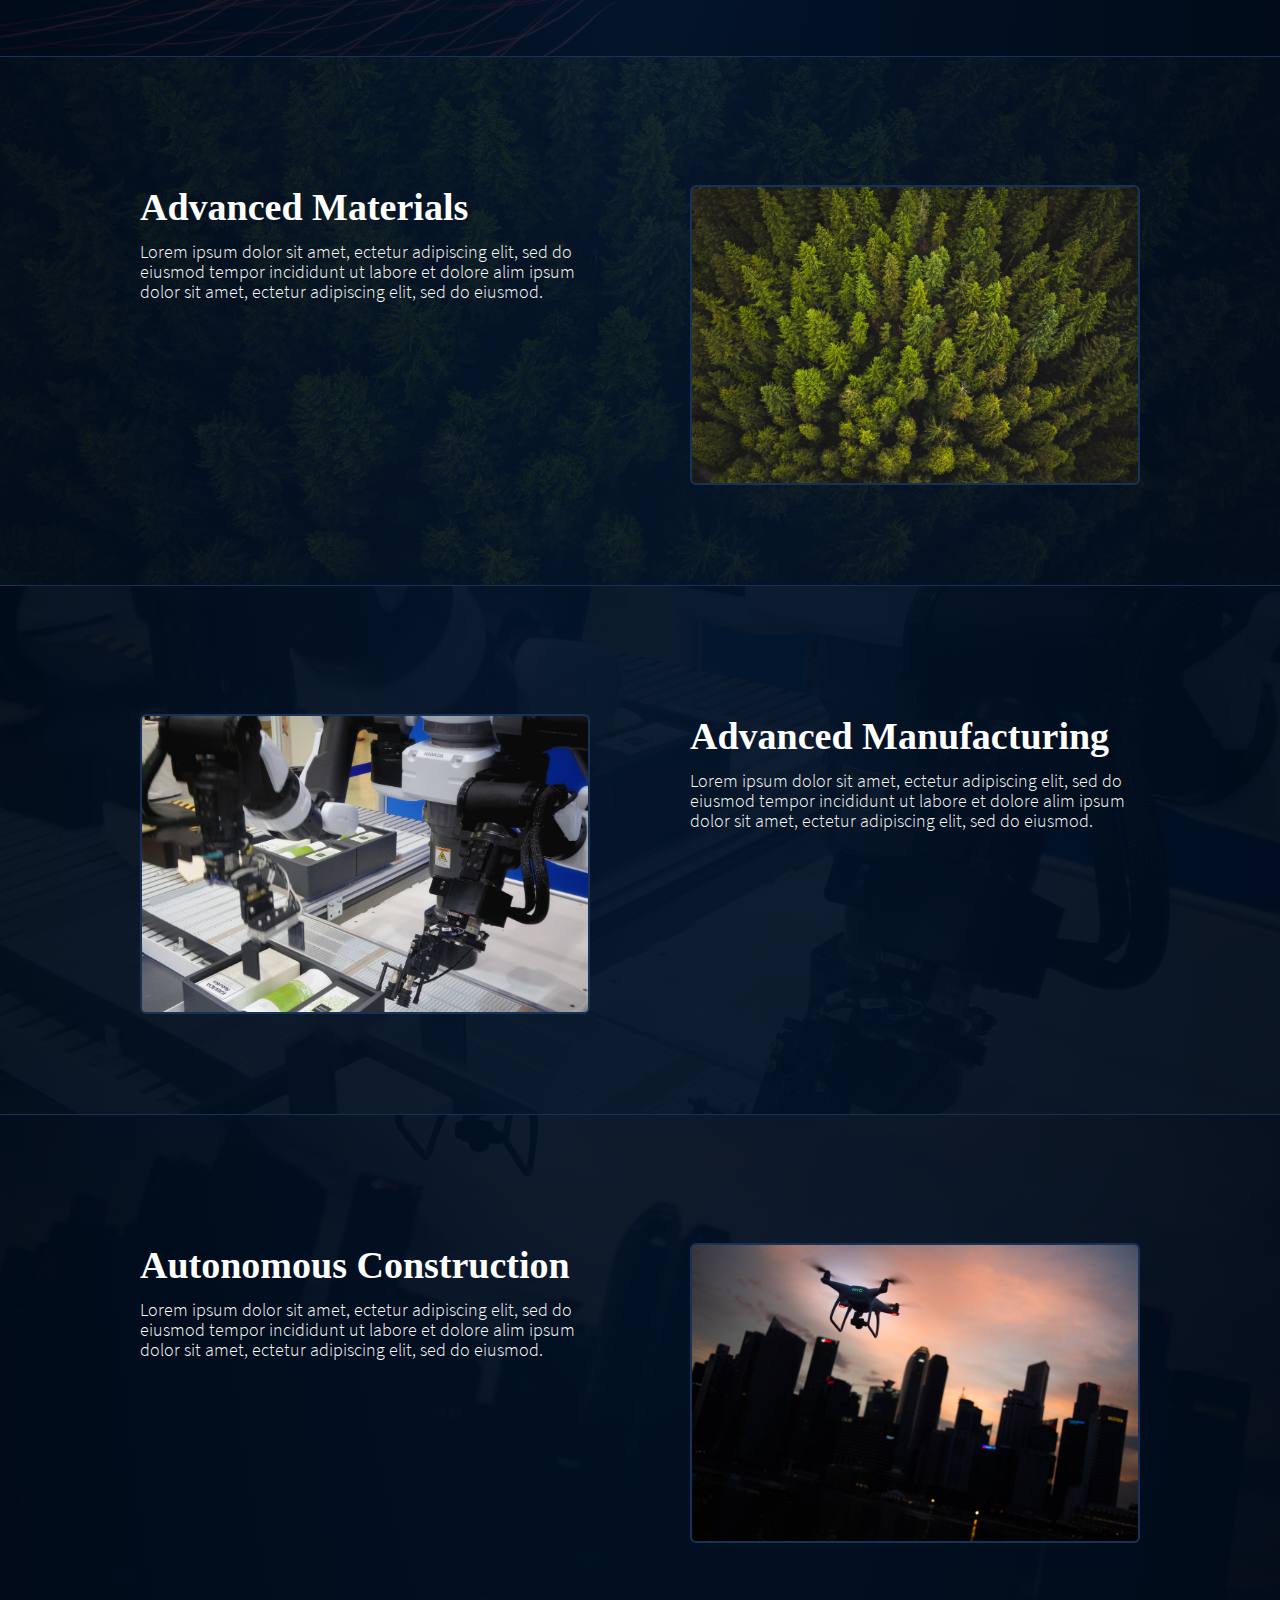
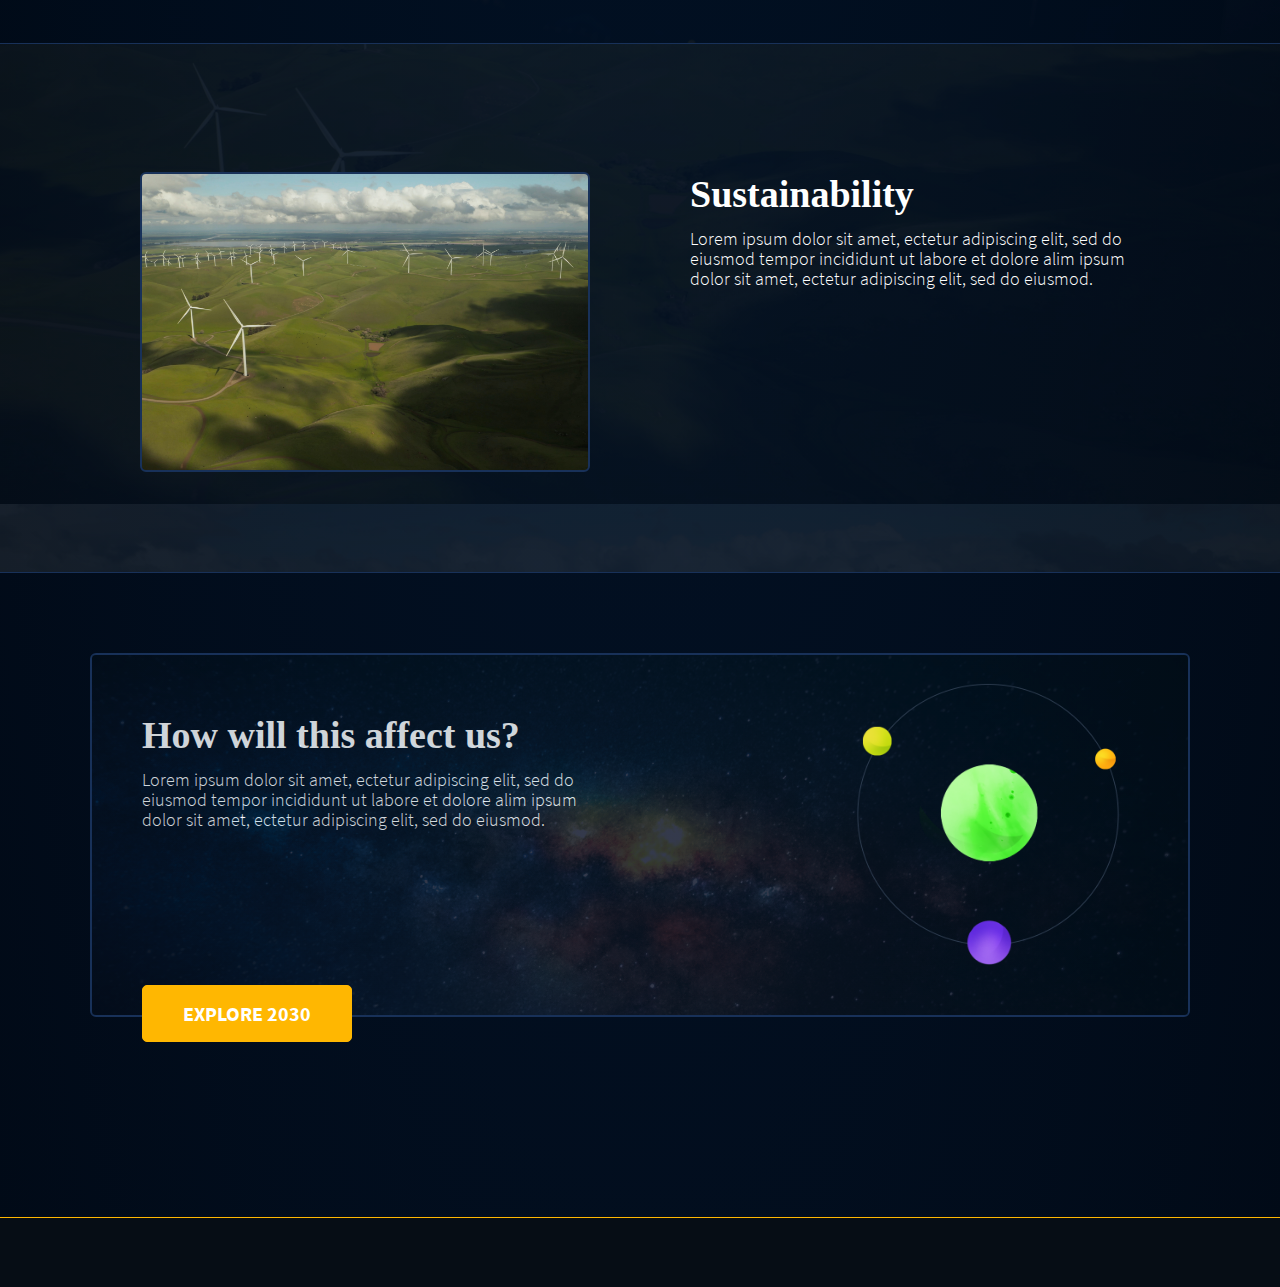
==== commit 4848558a: "lor" ====
--- a/index.html
+++ b/index.html
@@ -3,7 +3,7 @@
   <head>
     <meta charset="UTF-8">
     <meta http-equiv="X-UA-Compatible" content="ie=edge">
-    <title>Learners of the Future</title>
+    <title>Explore 2030</title>
     <link rel='stylesheet' href="./assets/css/index.css"></link>
     <script src="https://ajax.googleapis.com/ajax/libs/jquery/3.4.1/jquery.min.js"></script>
     <script src="./assets/js/app.js"></script>
@@ -19,14 +19,13 @@
         </a>
 
         <ul class="navList left sourceSans">
-          <li class="current-page"><a class="transition" href="/xxx/">Learn 2020</a><span></span></li>
-          <li><a class="transition" href="/xxx/">Job Families</a></li>
-          <li><a class="transition" href="/xxx/">Hive</a></li>
+          <li class="current-page"><a class="transition" href="/xxx/">Home</a><span></span></li>
+          <li><a class="transition" href="/xxx/">Explore 2030</a></li>
         </ul>
 
         <ul class="navList right sourceSans">
-          <li><a class="transition" href="/xxx/">Key Capabilities</a></li>
-          <li><a class="transition" href="/xxx/">General Learning</a></li>
+          <li><a class="transition" href="/xxx/">Yammer</a></li>
+          <li><a class="transition" href="/xxx/">Info</a></li>
         </ul>
       </div>
     </div>
@@ -34,692 +33,98 @@
     <!-- Navigation End -->
     <!-- Title Header -->
 
-    <div class="wideClear titleHeader">
+    <div class="wideClear row titleHeader">
       <div class="headerContent">
-        <h1>Learn 2020</h1>
+        <h1>Future 2030</h1>
         <p>Lorem ipsum dolor sit amet, ectetur adipiscing elit, sed do eiusmod tempor incididunt ut labore et dolore alim ipsum dolor sit amet, ectetur adipiscing elit, sed do eiusmod.</p>
       </div>
+      <div class="downBtn">
+        <img class="" src="images/dbtn3.png">
+        <img class="spin1" src="images/dbtn2.png">
+        <img class="spin2" src="images/dbtn1.png">
+      </div>
     </div>
+    <!-- Title End -->
 
-    <!-- Header End -->
-    <!-- Content Page -->
-
-      <div class="contentSpace wideClear">
-        <div class="borderStrip wideClear"></div>
-        <div class="middleOrb"><img class="hvr-pulse" src="images/orb-purplepink.png"></div>
+    <div class="row contentBg1">
+      <div class="contentSection">
+        <div class="leftBox">
+          <h2>Digital Engineering<br>Tool Use</h2>
+          <p>Digital design includes BIM / Digital Twin / IOT and Sensors in buildings. AR & VR.</p>
+        </div>
+        <div class="contentImg rightImg digitalBg"></div>
       </div>
-
-    <!-- Content Page End -->
-
-    <div class="bodyWrap">
-      <div class="max-w-1100">
-      <div id="sidePanel" class="sidePanel">
-        <div class="sidePanelHeaderBox">
-          <div class="sidePanelHeaderText">Learn 2020</div>
-          <div class="sidePanelSubheaderText">Introduction to Group Transformation</div>
+    </div>
+    <div class="row contentBg2">
+      <div class="contentSection">
+        <div class="rightBox">
+          <h2>Use of Data & Analytics</h2>
+          <p>Lorem ipsum dolor sit amet, ectetur adipiscing elit, sed do eiusmod tempor incididunt ut labore et dolore alim ipsum dolor sit amet, ectetur adipiscing elit, sed do eiusmod.</p>
         </div>
-        <div class="sidePanelChapterWrap">
-          <ul>
-            <li id="chapter1">1. The Team
-              <div class="checkbox">✓</div>
-            </li>
-            <li id="chapter2">2. The Strategy
-              <div class="checkbox">✓</div>
-            </li>
-            <li id="chapter3">3. Job Families
-              <div class="checkbox">✓</div>
-            </li>
-            <li id="chapter4">4. Your Best
-              <div class="checkbox">✓</div>
-            </li>
-            <li id="chapter5">5. Mandatory Training
-              <div class="checkbox">✓</div>
-            </li>
-          </ul>
+        <div class="contentImg leftImg dataBg"></div>
+      </div>
+    </div>
+    <div class="row contentBg3">
+      <div class="contentSection">
+        <div class="leftBox">
+          <h2>Advanced Materials</h2>
+          <p>Lorem ipsum dolor sit amet, ectetur adipiscing elit, sed do eiusmod tempor incididunt ut labore et dolore alim ipsum dolor sit amet, ectetur adipiscing elit, sed do eiusmod.</p>
         </div>
+        <div class="contentImg rightImg treesBg"></div>
       </div>
-
-      <div id="mainContentBox" class="mainContentBox">
-
-        <!-- - - - - - - - - - - - - - - - - - - - - - - - - - - - - - - - - - - - - - -->
-        <!-- Team chapter -->
-        <!-- 1 -->
-        <!-- - - - - - - - - - - - - - - - - - - - - - - - - - - - - - - - - - - - - - -->
-        <div id="contentPane1" class="mainContentPane">
-          <div class="contentPanelTitle">The Group Transformation Team</div>
-          <div class="contentPanelTextBlock">Group Transformation is building our bank of the future. We are doing this by building a best in class experience, transforming customer journey's and driving change across the Group.</div>
-          <div class="contentPanelSubtitle">Who are we?</div>
-          <div class="contentPanelTextBlock">We are composed of 9 teams and have 3 partners.</div>
-          <div class="columnWrap">
-            <div class="columnHalf">
-              <div class="columnTitle">Chief Technology Office</div>
-              <div class="columnImg"></div>
-              <div class="columnSubtitle">Purpose:</div>
-              <div class="columnText">- - -</div>
-              <div class="columnSubtitle">Priorities:</div>
-              <div class="columnText">- - -</div>
+    </div>
+    <div class="row contentBg4">
+      <div class="contentSection">
+        <div class="rightBox">
+          <h2>Advanced Manufacturing</h2>
+          <p>Lorem ipsum dolor sit amet, ectetur adipiscing elit, sed do eiusmod tempor incididunt ut labore et dolore alim ipsum dolor sit amet, ectetur adipiscing elit, sed do eiusmod.</p>
+        </div>
+        <div class="contentImg leftImg robotBg"></div>
+      </div>
+    </div> 
+    <div class="row contentBg5">
+      <div class="contentSection">
+        <div class="leftBox">
+          <h2>Autonomous Construction</h2>
+          <p>Lorem ipsum dolor sit amet, ectetur adipiscing elit, sed do eiusmod tempor incididunt ut labore et dolore alim ipsum dolor sit amet, ectetur adipiscing elit, sed do eiusmod.</p>
+        </div>
+        <div class="contentImg rightImg droneBg"></div>
+      </div> 
+    </div>
+    <div class="row contentBg6">
+      <div class="contentSection"> 
+        <div class="rightBox">
+          <h2>Sustainability</h2>
+          <p>Lorem ipsum dolor sit amet, ectetur adipiscing elit, sed do eiusmod tempor incididunt ut labore et dolore alim ipsum dolor sit amet, ectetur adipiscing elit, sed do eiusmod.</p>
+        </div>
+        <div class="contentImg leftImg environmentBg"></div>
+      </div>
+    </div> 
+    <div class="row contentLast">
+      <div class="contentSection lastSection">
+        <div class="lastBox row">
+          <div class="lastBoxInner">
+            <div class="leftBox">
+              <h2>How will this affect us?</h2>
+              <p>Lorem ipsum dolor sit amet, ectetur adipiscing elit, sed do eiusmod tempor incididunt ut labore et dolore alim ipsum dolor sit amet, ectetur adipiscing elit, sed do eiusmod.</p>
             </div>
-            <div class="columnHalf">
-              <div class="columnTitle">Transforming Change</div>
-              <div class="columnImg"></div>
-              <div class="columnSubtitle">Purpose:</div>
-              <div class="columnText">To transform the Group's change capability by building colleague trust, creating a learning culture and unleashing teams' potential to be inquisitive and experimental - creating an adaptvie organisation that delivers on what matters to our customers every day.</div>
-              <div class="columnSubtitle">Priorities:</div>
-              <div class="columnText">
-                <ul>
-                  <li>As part of GSR3, delivering one of the largest agile at scale transformations conducted in the financial services industry worldwide.</li>
-                  <li>Touching 18,000 colleagues with a key focus on adoption of new ways of working, up-skilling and redployment, recruiting at scale and engaging our colleagues whilst ensuring the Division maintains trust through this significant change.</li>
-                </ul>
-              </div>
-            </div>
-            <div class="columnHalf">
-              <div class="columnTitle">Design</div>
-              <div class="columnImg"><img src="assets/images/designlogo.png"/></div>
-              <div class="columnSubtitle">Purpose:</div>
-              <div class="columnText">Design uses compassion, clarity and courage to Help Britain Prosper by fostering a healthy relationship between people and money.</div>
-              <div class="columnSubtitle">Priorities:</div>
-              <div class="columnText">- - -</div>
-            </div>
-            <div class="columnHalf">
-              <div class="columnTitle">Chief Data Office</div>
-              <div class="columnImg"></div>
-              <div class="columnSubtitle">Purpose:</div>
-              <div class="columnText">- - -</div>
-              <div class="columnSubtitle">Priorities:</div>
-              <div class="columnText">- - -</div>
-            </div>
-            <div class="columnHalf">
-              <div class="columnTitle">Commercial & Business Banking</div>
-              <div class="columnImg"><img src="assets/images/CBBTlogo.png"/></div>
-              <div class="columnSubtitle">Purpose:</div>
-              <div class="columnText">To unleash our potential to help business to prosper in a digital world. Our team partners the divisional business areas to drive transformation for our future success as we continue to strive to be the Best Bank for customers. CBBT has five values streams: Markets, Lending, Business and Transaction Banking, Business and Commercial Servicing and Relationship Management. </div>
-              <div class="columnSubtitle">Priorities:</div>
-              <div class="columnText">
-                <ul>
-                  <li>To continue delivering 'best in class' services to our clients and colleagues.</li>
-                  <li>Remain focused on delivery within each of our Value Streams.</li>
-                  <li>Implement and mobilise our new team structures.</li>
-                  <li>Launch new training offerings for Commercial and Business Banking Transformation Colleagues.</li>
-                </ul>
-              </div>
-            </div>
-            <div class="columnHalf">
-              <div class="columnTitle">Enterprise</div>
-              <div class="columnImg"></div>
-              <div class="columnSubtitle">Purpose:</div>
-              <div class="columnText">To drive the heart of the trsanformation business for our colleagues and customers. Together we will deliver the most crticial programmes and innovative systems which make up the foundations of the bank of the future.</div>
-              <div class="columnSubtitle">Priorities:</div>
-              <div class="columnText">
-                Our joint priority across the division is to create an environment where:
-                <ul>
-                  <li>We work from a position of knowledge, not assumption. Giving our teams the opportunity to learn and apply the latest thinking and principles to ensure the bank remains relevent today and in the future.</li>
-                  <li>Our culture fosters collaboration, risk-taking, creativity and innovation</li>
-                  <li>Governance is simplified, reports are standardised and automated</li>
-                  <li>Our teams can think, share, challenge and take chances as we continue to transform the bank</li>
-                </ul>
-              </div>
-            </div>
-            <div class="columnHalf">
-              <div class="columnTitle">Retail Transformation</div>
-              <div class="columnImg"><img src="assets/images/retaillogo.png"/></div>
-              <div class="columnSubtitle">Purpose:</div>
-              <div class="columnText">In Retail Transformation, we partner with the divisions so that together we can build the Bank of the Future. We do this by delivering change and IT services that enable Retail Banking to deliver their strategy and provide compelling propositions and an excellent customer experience.</div>
-              <div class="columnSubtitle">Priorities:</div>
-              <div class="columnText">
-                <ul>
-                <li>
-                  Digitising the Bank:
-                  Develop seamless end-to-end multi-channel customer journeys;
-                  Digital self-service for simple needs;
-                  Transform Connect;
-                  Enhance partner offerings in Motor, with better self service Enhanced Customer Experience;
-                </li>
-                <li>
-                  Enhanced Customer Experience:
-                  Develop compelling Open Banking propositions;
-                  Transform the branch network;
-                  Improve support for complex needs;
-                </li>
-                <li>
-                Leverage Group Capabilities:
-                  Grow mortgage relationship market share;
-                  Deliver segmented and personalised value propositions;
-                  Leverage enhanced data and insights;
-                <li>
-                Ways of Working:
-                  Transfrom our way of working
-                </li>
-                </ul>
-              </div>
-            </div>
-            <div class="columnHalf">
-              <div class="columnTitle">Insurance & Wealth</div>
-              <div class="columnImg"><img src="assets/images/iwlogo.png"/></div>
-              <div class="columnSubtitle">Purpose:</div>
-              <div class="columnText">The Insurance and Wealth Transformation Directorate plays a crucial role in helping the Insurance and Wealth business acheive its vision to become a customer-centric, agile and efficient provider, helping Britain protect today and secure tomorrow.</div>
-              <div class="columnSubtitle">Priorities:</div>
-              <div class="columnText">- - -</div>
-            </div>
-            <div class="columnHalf">
-              <div class="columnTitle">COO - Transformation & Tech</div>
-              <div class="columnImg"><img src="assets/images/coologo.png"/></div>
-              <div class="columnSubtitle">Purpose:</div>
-              <div class="columnText">Chief Operating Office (COO) - Transformation & Tech is at the heart of Group Transformation, providing services and products that enable Group Transformation teams to build our Bank of the Future.</div>
-              <div class="columnSubtitle">Priorities:</div>
-              <div class="columnText">
-                <ul>
-                  <li>Deliver 2020 investment & BAU budget to time, cose, benefits, productivity & strategy</li>
-                  <li>Strengthen active management and accountability of funding risks and facilitate migration strategies</li>
-                  <li>Deepen knowlegde and understanding of Cloud technologies across GT and GCIO to support ongoing considerations and delivery of strategy</li>
-                  <li>Support and help shape GSR4 investment choices</li>
-                  <li>Improve efficiency and simplicity across GT and GCIO</li>
-                  <li>Enhance Nerve Centre capability that will facilitate reporting efficiency and continued adoption across GT</li>
-                  <li>Embed active and enhanced risk management across the supplier base and develop and execute strategy to increase efficiencies</li>
-                  <li>Embed and drive active positive adoption of Group Risk framework and SMR requirements across COO T&T</li>
-                </ul>
-              </div>
+            <div class="bigPlanets">
+              <img class="spin4" src="images/bigPlanet1.png">
+              <img class="spin5" src="images/bigPlanet2.png">
+              <img class="spin4" src="images/bigPlanet3.png">
+              <img class="spin6" src="images/bigPlanet4.png">
             </div>
           </div>
-          <div class="contentPanelSubtitle">Our Partners</div>
-          <div class="contentPanelTextBlock">Group Transformation is building our bank of the future. We are doing this by building a best in class experience, transforming customer journey's and driving change across the Group.</div>
-          <div class="columnWrap">
-            <div class="columnThird">
-              <div class="columnTitle">People & Productivity</div>
-              <div class="columnImg"><img src="assets/images/pplogo.png"/></div>
-              <div class="columnSubtitle">Purpose:</div>
-              <div class="columnText"></div>
-            </div>
-            <div class="columnThird">
-              <div class="columnTitle">COO Business Risk</div>
-              <div class="columnImg"></div>
-              <div class="columnSubtitle">Purpose:</div>
-              <div class="columnText">To be the first line risk team in banking. To help the Group to become the Bank of the Future in a safe and controlled way.</div>
-            </div>
-            <div class="columnThird">
-              <div class="columnTitle">Finance</div>
-              <div class="columnImg"></div>
-              <div class="columnSubtitle">Purpose:</div>
-              <div class="columnText">To be trusted business partners adding value, insight, challenge and control. To deliver a safe and successful Lloyds Banking Group.</div>
-            </div>
-          </div>
-          <!-- bottom nav buttons -->
-          <div class="contentPanelNavWrap">
-            <div class="contentPanelNavWrap2">
-              <div class="contentPanelPageGuide">1 / 5</div>
-              <div id="button2" class="contentPanelNavBtn">Next: The Strategy</div>
-            </div>
-          </div>
-        </div>
-
-        <!-- - - - - - - - - - - - - - - - - - - - - - - - - - - - - - - - - - - - - - -->
-        <!-- Strategy chapter -->
-        <!-- 2 -->
-        <!-- - - - - - - - - - - - - - - - - - - - - - - - - - - - - - - - - - - - - - -->
-        <div id="contentPane2" class="mainContentPane">
-          <div class="contentPanelTitle">The Strategy</div>
-          <div class="contentPanelTextBlock">A strategy is a high level plan to acheive our goal of Helping Britain Prosper. It acts as a framework for making decisions throughout the Group. There are four elements to our strategy as follows: </div>
-          <img class="strategyDonut" src="assets/images/strategy.gif" />
-          <div class="contentPanelSubtitle">Delivering a Leading Customer Experience</div>
-          <div class="contentPanelTextBlock">
-            We'll meet our customers diverse needs by building on our multi-channel, multi-brand model - creating a simple, seamless, more personalised banking experience online, on mobile, in branch or over the phone.
-          </div>
-          <div class="bulletListTitle">Some acheivements from last year!</div>
-          <div class="boxed4 greyBorder">
-            <ul>
-              <li>We are committed to maintaining the UK's number one branch network and customer facing colleagues in branch now spend around 50 per cent of their time addressing customers' complex needs</li>
-              <li>We are trialling new branch formats, including a new flagship Bank of Scotland branch and Home by Halifax</li>
-              <li>We have continued to develop our digital proposition and our digitally-active customer base has increased again to 16.4 million, of which 10.7 million are active on their mobile banking app; 75 per cent of products are now originated digitally</li>
-              <li>We are using our deep understanding of our diverse customer base to deliver tailored propositions such as Club Lloyds and the Halifax Prize Draw</li>
-            </ul>
-          </div>
-          <div class="spacer"></div>
-          <div class="contentPanelSubtitle">Digitising the Group</div>
-          <div class="contentPanelTextBlock">We'll use technology to work smarter and make it easier for customers to bank with us. We'll simplify customer and colleague journeys, modernise our data and IT architecture, and make our central support functions more efficient.</div>
-          <div class="bulletListTitle">Some acheivements from last year!</div>
-          <div class="boxed4 blueBorder">
-            <ul>
-              <li>Investment in technology remains a key strategic priority for the Group and enables us to improve the experience of our customers and colleagues; technology spend now represents 19 per cent of operating costs</li>
-              <li>Having introduced automation for repetitive tasks, we have created over 1 million cumulative hours of colleague capacity and our transformation has covered around 55 per cent of the Group's cost base</li>
-              <li>Virtual assistants are currently managing up to 5,000 customer conversations daily, with satisfaction increasing by more than 10 points. Around 25 per cent of queries are handled without being passed to a colleague and we expect this to increase</li>
-              <li>In enhancing capabilities and accelerating our transformation, we are working in collaboration with a number of fintechs and we continue to monitor opportunities in this space</li>
-            </ul>
-          </div>
-          <div class="spacer"></div>
-          <div class="contentPanelSubtitle">Maximising the Group's Capabilities</div>
-          <div class="contentPanelTextBlock">We'll harness our unique strengths and scale as the UK's only integrated banking and insurance provider - doing more for our customers, helping businesses prosper, and growing sustainably across several target segments.</div>
-          <div class="bulletListTitle">Some acheivements from last year!</div>
-          <div class="boxed4 redBorder">
-            <ul>
-              <li>Open Banking is now available to all digital customers and our unique Single Customer View capability is available to over 5 million customers</li>
-              <li>We have exceeded our goal of attracting over 1 million new pension customers, a year ahead of target and we have continued to make progress towards the target of growing open book assets under administration by £50 billion by the end of 2020, with cumulative net growth of £37 billion since 2017</li>
-              <li>We launched Schroders Personal Wealth with the ambition of becoming a top three financial planning business by the end of 2023</li>
-              <li>Commercial Banking has supported Insurance and Wealth by sourcing £0.6 billion of new long-term assets to support five new bulk annuity transactions</li>
-            </ul>
-          </div>
-          <div class="spacer"></div>
-          <div class="contentPanelSubtitle">Transforming Ways of Working</div>
-          <div class="contentPanelTextBlock">We'll make our biggest ever investment in our people, spending 50% more time on training and development to build key skills for the future. We'll bring our best, be more agile, and transform the way we work.</div>
-          <div class="bulletListTitle">What are some of the things we have in store for 2020?</div>
-          <div class="boxed4 greenBorder">
-            <ul>
-              <li>
-                <div class="bulletTitle">Leadership</div>
-                We're launching a new Leadership Apprenticeship, Advanced Development Programme and extending our Resilience Training. We'll train a total of 2,000 Behavioural Champions to embed our values. In addition, we'll introduce a new enhanced Leadership Academy to develop great leaders at every level across the Group.
-              </li>
-              <li>
-                <div class="bulletTitle">Skills and capabilities</div>
-                We're introducing 10 online learning hubs to build the skills we need to succeed in the future. We're also launching more accelerated development programmes for specialist roles.
-                </li>
-              <li>
-                <div class="bulletTitle">Engagement and communications</div>
-                We'll keep growing our Hive community and improving two way communication. We'll use colleague stories to increase engagement and introduce new channels to receive news and information.
-                </li>
-              <li>
-                <div class="bulletTitle">Ways of working</div>
-                We'll continue to bring more HR resources onto Workday (including online learning). We'll have 80% of colleagues using more modern software by the end of 2019. And we'll have transformed 14 colleague journeys by the end of 2020.
-                </li>
-            </ul>
-          </div>
-          <div class="bulletListTitle">Some acheivements from last year!</div>
-          <div class="boxed4 greenBorder">
-            <ul>
-              <li>
-                <div class="bulletTitle">Leadership</div>
-                6,190 leaders attented reward virtual bootcamps and trained over 2,400 behavioural experiment champions.
-              </li>
-              <li>
-                <div class="bulletTitle">Skills and capabilities</div>
-                Launched Your Resilience, a new personal resilience tool for all. Launched new Learning Valued cards, with over 1,700 You vs a Better You recognitions.
-              </li>
-              <li>
-                <div class="bulletTitle">Engagement and communications</div>
-                Launched learining in Workday, simplified job families, introduced LinkedIn Learning, Launched Ready Now to identify colleagues ready to move to the next stage.
-              </li>
-              <li>
-                <div class="bulletTitle">Ways of working</div>
-                More than 51k items requested from Place2B, 5,000 new connections created by Coffee Club and improved travel and expenses processes with simpler guidance, new meal allowances and no need to pay for hotels yourself.
-              </li>
-            </ul>
-          </div>
-          <div class="spacer"></div>
-          <!-- bottom nav buttons -->
-          <div class="contentPanelNavWrap">
-            <div class="contentPanelNavWrap2">
-              <div id="button1" class="contentPanelNavBtn noLeftMargin">Back: The Team</div>
-              <div class="contentPanelPageGuide">2 / 5</div>
-              <div id="button3" class="contentPanelNavBtn">Next: Job Families</div>
-            </div>
-          </div>
-        </div>
-
-        <!-- - - - - - - - - - - - - - - - - - - - - - - - - - - - - - - - - - - - - - -->
-        <!-- Job families chapter -->
-        <!-- 3 -->
-        <!-- - - - - - - - - - - - - - - - - - - - - - - - - - - - - - - - - - - - - - -->
-        <div id="contentPane3" class="mainContentPane">
-          <div class="contentPanelTitle">Job Families</div>
-          <div class="contentPanelTextBlock">
-            Historically in the Group we’ve used job profiles to manage recruitment, HR and the nature of our roles. Over time the sheer quantity of job profiles meant that many were outdated, others lacked clear accountabilities and required capabilities, and ultimately there was no consistency across the Group.
-          </div>
-          <div class="contentPanelSubtitle">Enter Job Families</div>
-          <div class="contentPanelTextBlock">
-            In November 2019, after going through existing job profiles and analysing the wider job market, Job Families were brought in to solve these issues. To simplify and bring consistency to the way jobs are defined, Job Families introduced a flat hierarchy of roles, a single source of accountabilities and capabilities, and a consistent format and language.
-          </div>
-          <div class="contentPanelTextBlock">
-            Most importantly, it helps us!
-          </div>
-          <ul class="boxed3 centerText">
-            <li>
-              <img class="jobfamilyIcon" src="assets/images/icons/014-checkboxes.png"/>
-              Make informed career decisions by easily identifying which capabilities to develop
-            </li>
-            <li>
-              <img class="jobfamilyIcon" src="assets/images/icons/029-share.png"/>
-              Identify targeted learning that’s relevant to your role
-            </li>
-            <li>
-              <img class="jobfamilyIcon" src="assets/images/icons/021-globe.png"/>
-              Understand where your capabilities may be suited to broader opportunities across the Group
-            </li>
-          </ul>
-          <div class="spacer"></div>
-          <div class="contentPanelTextBlock">
-            Learners of the Future has been restructured to align itself to Job Families and assist in all the above.
-          </div>
-          <div class="contentPanelSubtitle">How to find your Job Family</div>
-          <div class="contentPanelTextBlock">
-            <ol class="howToFindJobFamily">
-              <li>Go to Workday and from the home screen click the top right cloud icon. </li>
-              <li>From here you will be able to click "view profile". </li>
-              <img class="workdayScreenie" src="assets/images/workday.png"/>
-              <li>The next page will have a Job details table showing Job Profile and Job Family. </li>
-              <li>Clicking onto these will reveal more detail about your Job Family and Job Family Group.</li>
-            </ol>
-          </div>
-          <div class="contentPanelSubtitle">Group Transformations' Main Job Families</div>
-          <div class="contentPanelTextBlock">
-            Job Families themselves belong to Groups. In Group Transformation we have 5 Job Family Groups that contain between them
-          </div>
-          <div class="jobfamiliesGroup">
-            <div class="jobfamiliesTitle">Analytics Job Family Group</div>
-            <ul>
-              <li>
-                <div class="jobfamiliesSubTitle">Analysis & Insight Job Family</div>
-                <div class="jfsep"></div>
-                Involves extraction, transformation and analysis of data from internal and external sources, with the production and distribution of regular, ad-hoc or tactical management of information in order to enhance or progress business driven objectives through value adding and insightful outputs. Provide research outputs ranging from granular data deliverables to aggregate analysis, modelling of this data and / or providing accurate forecasting / advice to drive the development of new change initiatives or products.
-              </li>
-              <li>
-                <div class="jobfamiliesSubTitle">Applied Sciences Job Family</div>
-                <div class="jfsep"></div>
-                This family is concerned with applying advanced data science and artificial intelligence methods to key business problems and opportunities. Identifying opportunities for advanced analytics across the Group, to build machine learning prototypes and to productionise and run AI products.
-              </li>
-            </ul>
-          </div>
-          <div class="jobfamiliesGroup">
-            <div class="jobfamiliesTitle">Agile Job Family Group</div>
-            <ul>
-              <li>
-                <div class="jobfamiliesSubTitle">Product Ownership & Analysis Job Family</div>
-                <div class="jfsep"></div>
-                This family is concerned with the delivery of a team's product. Tackling business problems to realise customer value through excellence and execution, and stimulating innovation by continiously prioritising customer needs to drive delivery of value.
-              </li>
-              <li>
-                <div class="jobfamiliesSubTitle">Delivery Project Management Job Family</div>
-                <div class="jfsep"></div>
-                This family plays a key part in the delivery of transformational change across the Group, including planning, risk, issue management and financial control. Different methodologies depending on the type of change being delivered are understood, embraced and advocated. Scale and complexity of delivery ranges from leading cross divisional, complex change through to smaller change initiatives. Focus on end customer outcomes and business objectives is key.
-              </li>
-              <li>
-                <div class="jobfamiliesSubTitle">Agile Method Job Family</div>
-                <div class="jfsep"></div>
-                This family are advocates of the new ways of working, facilitating change using agile methodology to create business and customer value, and coaching others to adopt this way of working.
-              </li>
-            </ul>
-          </div>
-          <div class="jobfamiliesGroup">
-            <div class="jobfamiliesTitle">Design Job Family Group</div>
-            <ul>
-              <li>
-                <div class="jobfamiliesSubTitle">Enterprise Architecture Job Family</div>
-                <div class="jfsep"></div>
-                This is the description and visualization of the structure of a given area of contemplation, its elements and their collaborations and interrelations links vision, strategy and feasibility, focusing on usability, durability and effectiveness. Defining the technological and architectual vision to support the agile delivery of solutions, whilst ensuring the right outcomes for the Group are delivered from a risk and business strategy perspective.
-              </li>
-              <li>
-                <div class="jobfamiliesSubTitle">Human Centred Design Job Family</div>
-                <div class="jfsep"></div>
-                This incorporates Service Design, User Experience, Customer Experience and Systems Thinking; and is the activity of planning and organising people, infrastructure, communication and material components of a service, in order to improve its quality and the interaction between the service provider and its customers.
-              </li>
-              <li>
-                <div class="jobfamiliesSubTitle">Business Design Job Family</div>
-                <div class="jfsep"></div>
-                This family designs a blueprint of the enterprise that provides a common understanding of the organisation and is used to align strategic objectives and tactical demands. Colleages work to shape initiatives with significant design and architecture impacts.
-              </li>
-            </ul>
-          </div>
-          <div class="jobfamiliesGroup">
-            <div class="jobfamiliesTitle">Technology Job Family Group</div>
-            <ul>
-              <li>
-                <div class="jobfamiliesSubTitle">Engineering Job Family</div>
-                <div class="jfsep"></div>
-                All roles within this family work to deliver customer driven solutions and quality software to lead the way in defining the best of new technology offerings. Colleagues do this by implementing the right level of engineering artefacts through Agile testing with an "Automation first" approach.
-              </li>
-            </ul>
-          </div>
-          <div class="contentPanelSubtitle">Commonly asked questions:</div>
-          <!-- ACCORDION ADDITION NEW !!!!! ACCORDION ADDITION NEW !!!!! ACCORDION ADDITION NEW -->
-          <!-- ACCORDION ADDITION NEW !!!!! ACCORDION ADDITION NEW !!!!! ACCORDION ADDITION NEW -->
-          <!-- ACCORDION ADDITION NEW !!!!! ACCORDION ADDITION NEW !!!!! ACCORDION ADDITION NEW -->
-
-          <div class="wideClear accordionWrapper">
-            <div class="middleBlock">
-
-              <!-- Accordion Row Start -->
-              <div class="blockSection accordionBlock">
-                <ul>
-                  <li class="wideClear">
-                    <input type="checkbox" checked>
-                    <i></i>
-                    <h4>Who decided my Job Family?</h4>
-                    <div class="paraWrap transition-2 posRelative">
-                      <h4>You have been mapped to your Job Family based on the accountabilities and capabilities required for your role. These were reviewed by the People and Productivity function and representatives in the business. This population includes your People Partners, People Directors, Heads of and Senior Management.</h4>
-                    </div>
-                  </li>
-                </ul>
-              </div>
-              <!-- Accordion Row Start -->
-              <div class="blockSection accordionBlock">
-                <ul>
-                  <li class="wideClear">
-                    <input type="checkbox" checked>
-                    <i></i>
-                    <h4>Is my grade, pay and reward and role changing?</h4>
-                    <div class="paraWrap transition-2 posRelative">
-                      <h4>Your current grade, your pay and reward, your job and the day-to-day duties remain the same. Your line manager will continue to work with you to set out role expectations.</h4>
-                    </div>
-                  </li>
-                </ul>
-              </div>
-              <!-- Accordion Row Start -->
-              <div class="blockSection accordionBlock">
-                <ul>
-                  <li class="wideClear">
-                    <input type="checkbox" checked>
-                    <i></i>
-                    <h4>Has my job or the level of performance expected of me changed?</h4>
-                    <div class="paraWrap transition-2 posRelative">
-                      <h4>No, your role remains the same and the level of performance expected of you has not changed.</h4>
-                    </div>
-                  </li>
-                </ul>
-              </div>
-              <!-- Accordion Row Start -->
-              <div class="blockSection accordionBlock">
-                <ul>
-                  <li class="wideClear">
-                    <input type="checkbox" checked>
-                    <i></i>
-                    <h4>I think I am in the wrong Job Family, what should I do?</h4>
-                    <div class="paraWrap transition-2 posRelative">
-                      <h4>Discuss this first with your line manager. Your line manager will have a view of what Job Families their team are mapped to. It could be that you are incorrectly mapped. Your line manager will then discuss your Job Family with their line manager. If they both agree you have been mapped incorrectly, your line manager will raise a ticket in Workday.</h4>
-                    </div>
-                  </li>
-                </ul>
-              </div>
-              <!-- Accordion Row Start -->
-              <div class="blockSection accordionBlock">
-                <ul>
-                  <li class="wideClear">
-                    <input type="checkbox" checked>
-                    <i></i>
-                    <h4>How do Job Families enable greate career mobility?</h4>
-                    <div class="paraWrap transition-2 posRelative">
-                      <h4>Prior to Job Families, colleagues did not have a clear and consistent way of viewing every role that existed within the Group. .</h4>ob Families provides a simple overview for colleagues to unlock their next steps, either within their existing Job Family or across the organisation by providing clarity around the skills required in every job profile.</div>
-                  </li>
-                </ul>
-              </div>
-              <!-- Accordion Row Start -->
-              <div class="blockSection accordionBlock">
-                <ul>
-                  <li class="wideClear">
-                    <input type="checkbox" checked>
-                    <i></i>
-                    <h4>What's the difference between accontabilities and capabilities?</h4>
-                    <div class="paraWrap transition-2 posRelative">
-                      <h4>Accountabilities are the day-to-day responsibilities used in your job and capabilities are the skills that facilitate this.</div>
-                  </li>
-                </ul>
-              </div>
-              <!-- Accordion Row Start -->
-              <div class="blockSection accordionBlock">
-                <ul>
-                  <li class="wideClear">
-                    <input type="checkbox" checked>
-                    <i></i>
-                    <h4>Why does my profile not include all my responsibilities?</h4>
-                    <div class="paraWrap transition-2 posRelative">
-                      <h4>The purpose of the new Job Families and their job profiles is to provide consistency in the way that accountabilities and capabilities are defined across the Group. This will not detract from your day-to-day responsibilities but will show you where your capabilities are transferable across the Group. You should continue to talk to your line manager about how this reflects on your day-to-day tasks.</div>
-                  </li>
-                </ul>
-              </div>
-              <!-- Accordion Row Start -->
-              <div class="blockSection accordionBlock">
-                <ul>
-                  <li class="wideClear">
-                    <input type="checkbox" checked>
-                    <i></i>
-                    <h4>How do I improve my capability proficiency level?</h4>
-                    <div class="paraWrap transition-2 posRelative">
-                      <h4>Learners of the Future has a section dedicated to capabilities and associated training. You can then use this to inform your development plan and objectives setting. This should help facilitate your Check-in conversations with your line manager.</div>
-                  </li>
-                </ul>
-              </div>
-
-              <h3 class="accordionDivider">Example Category Divider Here</h3>
-
-              <!-- Accordion Row Start -->
-              <div class="blockSection accordionBlock">
-                <ul>
-                  <li class="wideClear">
-                    <input type="checkbox" checked>
-                    <i></i>
-                    <h4>Can I change the proficiency of my capability?</h4>
-                    <div class="paraWrap transition-2 posRelative">
-                      <h4>Within Workday you can self-assess against capabilities listed in your job profile.</div>
-                  </li>
-                </ul>
-              </div>
-              <!-- Accordion Row Start -->
-              <div class="blockSection accordionBlock">
-                <ul>
-                  <li class="wideClear">
-                    <input type="checkbox" checked>
-                    <i></i>
-                    <h4>Does this change the recruitment process?</h4>
-                    <div class="paraWrap transition-2 posRelative">
-                      <h4>No, the process remains the same but Job Families provides the opportunity to identify roles across Group and clear guidance on the skills required.</div>
-                  </li>
-                </ul>
-              </div>
-              <!-- Accordion Row Start -->
-              <div class="blockSection accordionBlock">
-                <ul>
-                  <li class="wideClear">
-                    <input type="checkbox" checked>
-                    <i></i>
-                    <h4>How can I use Job Families to set my objectives?</h4>
-                    <div class="paraWrap transition-2 posRelative">
-                      <h4>Capability-based job profiles will help you set objectives, assess development needs, see where your skills can be applied elsewherre, and identify what you might need to do to develop for a future role. Objectives can be based on either of the following career progression routes:
-                        <ul>
-                          <li>Upwards, to a higher proficiency of a similar skillset</li>
-                          <li>Sideways within the Job Family to further develop proficiency</li>
-                          <li>Sideways to a new Job Family where a colleague's skills and capabilities are applicable to a role elsewhere in the Group</li>
-                        </ul>
-                      </div>
-                  </li>
-                </ul>
-              </div>
-              <!-- Accordion Row Start -->
-              <div class="blockSection accordionBlock">
-                <ul>
-                  <li class="wideClear">
-                    <input type="checkbox" checked>
-                    <i></i>
-                    <h4>How can I use Job Families in a Check-in?</h4>
-                    <div class="paraWrap transition-2 posRelative">
-                      <h4>Job Families will help you understand which skills you might want to focus on and align your objectives to so you can discuss with your line manager and drive your future career conversations.</div>
-                  </li>
-                </ul>
-              </div>
-              <!-- Accordion Row Start -->
-              <div class="blockSection accordionBlock">
-                <ul>
-                  <li class="wideClear">
-                    <input type="checkbox" checked>
-                    <i></i>
-                    <h4>How do Job Families relate to 'Your Best'?</h4>
-                    <div class="paraWrap transition-2 posRelative">
-                      <h4>By providing visbility of accountabilities and capabilities, Job Families will help you with key elements of our new performance management approach, Your Best. This includes facilitating conversations and Check-ins with your line manager around how your job profile links to you balanaced scorecard objectives and development goals.</div>
-                  </li>
-                </ul>
-              </div>
-              <!-- Accordion Row Start -->
-              <div class="blockSection accordionBlock">
-                <ul>
-                  <li class="wideClear">
-                    <input type="checkbox" checked>
-                    <i></i>
-                    <h4>Why are there changes to my job title as well as Job Familiy?</h4>
-                    <div class="paraWrap transition-2 posRelative">
-                      <h4>A number of Job Families have had their job titles refreshed to give consistency across the community. Where applicable, these changes have been agreed with the People & Productivity function and representatives in the business. This population includes your People Partners, People Directors, Heads of and Senior Management.</div>
-                  </li>
-                </ul>
-              </div>
-              <!-- Accordion Row Start -->
-              <div class="blockSection accordionBlock">
-                <ul>
-                  <li class="wideClear">
-                    <input type="checkbox" checked>
-                    <i></i>
-                    <h4>How do I update my business title to be more specific to the role I do?</h4>
-                    <div class="paraWrap transition-2 posRelative">
-                      <h4>Your line manager can easily update your business title by chossing 'My Team' from their homepage on Workday and then 'Business Title Change' under 'Actions'.</div>
-                  </li>
-                </ul>
-              </div>
-
-            </div>
-          </div>
-
-          <!-- ACCORDION ADDITION NEW !!!!! ACCORDION ADDITION NEW !!!!! ACCORDION ADDITION NEW -->
-          <!-- ACCORDION ADDITION NEW !!!!! ACCORDION ADDITION NEW !!!!! ACCORDION ADDITION NEW -->
-
-          <div class="linkToHiveBtn">Find out more on Hive</div>
-
-          <!-- bottom nav buttons -->
-          <div class="contentPanelNavWrap">
-            <div class="contentPanelNavWrap2">
-              <div id="button2" class="contentPanelNavBtn noLeftMargin">Back: The Strategy</div>
-              <div class="contentPanelPageGuide">3 / 5</div>
-              <div id="button4" class="contentPanelNavBtn">Next: Your Best</div>
-            </div>
-          </div>
-        </div>
-
-        <!-- - - - - - - - - - - - - - - - - - - - - - - - - - - - - - - - - - - - - - -->
-        <!-- Your best chapter -->
-        <!-- 4 -->
-        <!-- - - - - - - - - - - - - - - - - - - - - - - - - - - - - - - - - - - - - - -->
-        <div id="contentPane4" class="mainContentPane">
-          <div class="contentPanelTitle">Your Best</div>
-          <!-- bottom nav buttons -->
-          <div class="contentPanelNavWrap">
-            <div class="contentPanelNavWrap2">
-              <div id="button3" class="contentPanelNavBtn noLeftMargin">Back: Job Families</div>
-              <div class="contentPanelPageGuide">4 / 5</div>
-              <div id="button5" class="contentPanelNavBtn">Next: Mandatory training</div>
-            </div>
-          </div>
-        </div>
-
-        <!-- - - - - - - - - - - - - - - - - - - - - - - - - - - - - - - - - - - - - - -->
-        <!-- Mandatory training -->
-        <!-- 5 -->
-        <!-- - - - - - - - - - - - - - - - - - - - - - - - - - - - - - - - - - - - - - -->
-        <div id="contentPane5" class="mainContentPane">
-          <div class="contentPanelTitle">Mandatory Training</div>
-          <!-- bottom nav buttons -->
-          <div class="contentPanelNavWrap">
-            <div class="contentPanelNavWrap2">
-              <div id="button4" class="contentPanelNavBtn noLeftMargin">Back: Your Best</div>
-              <div class="contentPanelPageGuide">5 / 5</div>
-              <div id="button5" class="contentPanelNavBtn">On to: Learners of the Future</div>
-            </div>
-          </div>
+          <a class="mainLogo" href="./explore.html">
+            <div id="" class="lorBtn">EXPLORE 2030</div>
+          </a>
         </div>
       </div>
     </div>
-  </div>
+    <div class="footer">
 
+    </div>
+   
   </body>
 
-</html>
+</html>  
--- a/assets/css/index.css
+++ b/assets/css/index.css
@@ -1,10 +1,15 @@
-html, body, bodyWrap, sidePanel {
-  height: 100%;
-}
-
 body {
-  width: 100%;
-  margin: 0;
+  margin: 0px;
+  height: 100vh;
+  overflow-x: hixdden;
+  background: #020c19;
+  background: radial-gradient(
+    at 50% 100px,
+    #0b2544 5%,
+    #031328 30%,
+    #010a17 100%
+  );
+  font-family: "Century Gothic";
 }
 
 .header {
@@ -30,6 +35,19 @@
   padding: 10px;
 }
 
+.footer {
+  height: 70px;
+  width: 100%;
+  background-color: #060d15;
+  position: relative;
+  float: left;
+  clear: both;
+  z-index: 999;
+  text-align: center;
+  margin-top: 100px;
+  border-top: 1px solid #ffb701;
+}
+
 .bodyWrap {
   height: 100%;
   width: 100%;
@@ -104,7 +122,7 @@
   float: left;
   padding: 50px;
   width: calc(100% - 250px - 100px);
-  padding-top:160px;
+  padding-top: 160px;
 }
 
 .mainContentPane {
@@ -468,11 +486,16 @@
 /* ----------------- */
 /* - - Accordion - - */
 /* ----------------- */
-.transition, p, ul li i:before, ul li i:after {
+.transition,
+p,
+ul li i:before,
+ul li i:after {
   transition: all 0.2s ease-in;
 }
 
-.flipIn, h1, ul li {
+.flipIn,
+h1,
+ul li {
   animation: accordion 0.2s ease;
 }
 
@@ -480,7 +503,8 @@
   animation: rotate 0.7s ease;
 }
 
-.no-select, h2 {
+.no-select,
+h2 {
   -webkit-tap-highlight-color: rgba(0, 0, 0, 0);
   -webkit-touch-callout: none;
   -webkit-user-select: none;
@@ -529,7 +553,8 @@
   right: 0;
 }
 
-.accordionBlock ul li i:before, ul li i:after {
+.accordionBlock ul li i:before,
+ul li i:after {
   content: "";
   position: absolute;
   background-color: #56d94a;
@@ -545,7 +570,7 @@
   transform: translate(2px, 0) rotate(-45deg);
 }
 
-.accordionBlock ul li input[type=checkbox] {
+.accordionBlock ul li input[type="checkbox"] {
   position: absolute;
   cursor: pointer;
   width: 100%;
@@ -555,7 +580,7 @@
   max-height: 45px;
 }
 
-.accordionBlock ul li input[type=checkbox]:checked ~ div {
+.accordionBlock ul li input[type="checkbox"]:checked ~ div {
   margin-top: 0;
   max-height: 0;
   opacity: 0;
@@ -566,11 +591,11 @@
   transition: all 0.2s ease-in-out;
 }
 
-.accordionBlock ul li input[type=checkbox]:checked ~ i:before {
+.accordionBlock ul li input[type="checkbox"]:checked ~ i:before {
   transform: translate(2px, 0) rotate(45deg);
 }
 
-.accordionBlock ul li input[type=checkbox]:checked ~ i:after {
+.accordionBlock ul li input[type="checkbox"]:checked ~ i:after {
   transform: translate(-2px, 0) rotate(-45deg);
 }
 
@@ -795,327 +820,608 @@
 
 /*# sourceMappingURL=index.css.map */
 
-
-
-
-
 /*  - - - - - - - - - - - - - - - - - - - - - - - - - - - - - */
 /*  - - - - - - ADDITIONS NEED TO BE CONVERTED - - - - - - -- */
 /*  - - - - - - ADDITIONS NEED TO BE CONVERTED - - - - - - -- */
 /*  - - - - - - ADDITIONS NEED TO BE CONVERTED - - - - - - -- */
 /*  - - - - - - - - - - - - - - - - - - - - - - - - - - - - - */
 
-
-
-
-
-
-
 .max-w-1000 {
-  max-width:1000px;
-  width:100%;
-  margin:0px auto;
+  max-width: 1000px;
+  width: 100%;
+  margin: 0px auto;
 }
 
 .max-w-1100 {
-  max-width:1100px;
-  width:100%;
-  margin:0px auto;
+  max-width: 1100px;
+  width: 100%;
+  margin: 0px auto;
 }
 
 .wideClear {
-  width:100%;
-  float:left;
-  clear:both;
-  position:relative;
+  width: 100%;
+  float: left;
+  clear: both;
+  position: relative;
 }
 
 .contentPanelSubtitle,
-h1, h2, h3 {
-  font-family: 'Avenir';
+h1,
+h2,
+h3 {
+  font-family: "Century Gothic";
   font-weight: 900;
   font-style: normal;
 }
 
-h4, h5, h6, div,
-a, li, p, ul, ol {
-    font-family: 'Source Sans Pro';
-}
-
+h4,
+h5,
+h6,
+div,
+a,
+li,
+p,
+ul,
+ol {
+  font-family: "Source Sans Pro";
+}
 
 /* - Navigation - */
 
 .lotf-navigation {
-  height:70px;
-  width:100%;
-  background-color:#060d15;
-  position:relative;
-  float:left;
-  clear:both;
-  z-index:999;
+  height: 70px;
+  width: 100%;
+  background-color: #060d15;
+  position: relative;
+  float: left;
+  clear: both;
+  z-index: 999;
 }
 
 .sourceSans {
-  font-family: 'Source Sans Pro', sans-serif;
+  font-family: "Source Sans Pro", sans-serif;
 }
 
 .lotf-navigation .mainLogo {
-  width:216px;
-  height:56px;
-  display:block;
-  margin:0px auto;
-  cursor:pointer;
+  width: 216px;
+  height: 56px;
+  display: block;
+  margin: 0px auto;
+  cursor: pointer;
 }
 
 .lotf-navigation a img {
-  width:100%;
-  display:block;
-  margin-top:22px;
+  width: 100%;
+  display: block;
+  margin-top: 22px;
 }
 
 .navList li:first-child {
-  margin-left:0px;
+  margin-left: 0px;
 }
 
 .navList li:last-child {
-  margin-right:0px;
+  margin-right: 0px;
 }
 
 .transition,
 .transition:hover {
-  transition:all 0.3s ease-in-out;
+  transition: all 0.3s ease-in-out;
 }
 
 .navList li {
   list-style-type: none;
-  display:inline-block;
-  margin:0px 20px;
-  color:#FFF;
-  text-transform:uppercase;
-  font-size:14px;
-  position:relative;
+  display: inline-block;
+  margin: 0px 20px;
+  color: #fff;
+  text-transform: uppercase;
+  font-size: 14px;
+  position: relative;
 }
 
 .navList li a {
-  display:block;
-  color:#FFF;
-  text-transform:uppercase;
-  font-size:14px;
+  display: block;
+  color: #fff;
+  text-transform: uppercase;
+  font-size: 14px;
   text-decoration: none;
 }
 
 .navList li.current-page a,
 .navList li a:hover {
-  color:#ffb701;
+  color: #ffb701;
 }
 
 .navList li a::after {
-  content:'';
-  width:7px;
-  height:7px;
-  background-color:#617791;
-  border-radius:50%;
-  position:absolute;
-  left:50%;
-  transform:translateX(-50%);
-  bottom:-14px;
-  opacity:0;
-  transition:all 0.3s ease-in-out;
+  content: "";
+  width: 7px;
+  height: 7px;
+  background-color: #617791;
+  border-radius: 50%;
+  position: absolute;
+  left: 50%;
+  transform: translateX(-50%);
+  bottom: -14px;
+  opacity: 0;
+  transition: all 0.3s ease-in-out;
 }
 
 .navList li.current-page a::after {
-  background-color:#fff;
-  opacity:1;
+  background-color: #fff;
+  opacity: 1;
 }
 
 .navList li a:hover::after {
-  opacity:1;
-  transition:all 0.3s ease-in-out;
+  opacity: 1;
+  transition: all 0.3s ease-in-out;
 }
 
 .navList {
-  position:absolute;
+  position: absolute;
 }
 
 .navList.left {
-	top: 23px;
-	left: 360px;
+  top: 23px;
+  left: 260px;
 }
 
 .navList.right {
-  top:23px;
-  right:414px;
+  top: 23px;
+  right: 365px;
 }
 
 .current-page span {
-	position: absolute;
-	left: 50%;
-	transform: translateX(-50%);
-	bottom: -36px;
-	display: block;
+  position: absolute;
+  left: 50%;
+  transform: translateX(-50%);
+  bottom: -36px;
+  display: block;
   width: 50px;
   height: 25px;
   background-color: transparent;
   border-bottom-left-radius: 26px;
   border-bottom-right-radius: 26px;
-  border: 1px solid #23344B;
+  border: 1px solid #23344b;
   border-top: 0;
-  transition:all 0.3s ease-in-out;
+  transition: all 0.3s ease-in-out;
 }
 
 .current-page a:hover ~ span {
-  border-color:#365175;
-  transition:all 0.3s ease-in-out;
+  border-color: #365175;
+  transition: all 0.3s ease-in-out;
 }
 
 /* - - Title Header - - */
-
 .titleHeader {
-  z-index:50;
-  height:275px;
-  background-image: url('../../images/galaxybg.jpg');
-  background-size:cover;
-  background-position:center -50px;
+  padding: 80px 0px 250px !important;
+  border-top: 0 solid black !important;
+}
+.titleHeader::before {
+  background-image: url("../../images/galaxybg.jpg");
+  background-size: cover;
+  background-position: center -50px;
+
+  content: "";
+  width: 100%;
+  height: 100%;
+  opacity: 0.65;
+  z-index: 5;
+  position: absolute;
+  top: 0px;
+  left: 0px;
+  right: 0px;
 }
 
 .headerContent {
-  width:550px;
-  margin:0px auto;
-  text-align:center;
+  width: 550px;
+  margin: 0 auto 0 auto;
+  text-align: center;
+  position: relative;
+  z-index: 10;
 }
 
 .headerContent h1,
 .headerContent p {
-  color:#FFF;
-  width:100%;
+  color: #fff;
+  width: 100%;
 }
 
 .headerContent h1 {
-	font-size: 52px;
-	margin-top: 48px;
-	margin-bottom: -5px;
+  font-size: 52px;
+  margin-top: 48px;
+  margin-bottom: -5px;
 }
 
 .headerContent p {
-  font-size:18px;
-  font-style:italic;
-  font-weight:300;
-  line-height:20px;
+  font-size: 18px;
+  font-style: italic;
+  font-weight: 300;
+  line-height: 20px;
 }
 
 .borderStrip {
-  background-color:#aabacd;
-  height:7px;
-  position:absolute;
-  top:0px;
-  left:0px;
-  right:0px;
-  z-index:60;
-}
-
+  background-color: #aabacd;
+  height: 7px;
+  position: absolute;
+  top: 0px;
+  left: 0px;
+  right: 0px;
+  z-index: 60;
+}
 
 .middleOrb {
-  position:absolute;
-  left:50%;
-  transform:translateX(-50%);
-  z-index:80;
-  width:210px;
-  height:111px;
-  background-image:url('../../images/subpage-center.png');
-  background-size:cover;
-  background-position:center top;
+  position: absolute;
+  left: 50%;
+  transform: translateX(-50%);
+  z-index: 80;
+  width: 210px;
+  height: 111px;
+  background-image: url("../../images/subpage-center.png");
+  background-size: cover;
+  background-position: center top;
 }
 
 .middleOrb img {
-  position:absolute;
-  left:69px;
-  top:-28px;
-  width:70px;
-  height:70px;
-  display:block;
-  transition:top 0.3s ease-in-out;
-}
-
+  position: absolute;
+  left: 69px;
+  top: -28px;
+  width: 70px;
+  height: 70px;
+  display: block;
+  transition: top 0.3s ease-in-out;
+}
+
+.downBtn {
+  position: absolute;
+  left: calc(50% - 50px);
+  transform: translateX(-50%);
+  z-index: 80;
+  bottom: 49px;
+}
+
+.downBtn img {
+  height: 100px;
+  width: auto;
+  margin: 0 auto;
+  z-index: 10;
+  position: absolute;
+  background-size: contain;
+  background-repeat: no-repeat;
+  transition: top 0.3s ease-in-out;
+}
+
+.lorBtn {
+  display: inline-block;
+  padding: 15px 40px;
+  border: 1px solid #ffb701;
+  border-radius: 5px;
+  /* margin: 0 15px; */
+  z-index: 20;
+  position: absolute;
+  bottom: -27px;
+  left: 50px;
+  color: white;
+  font-weight: 700;
+  background-color: #ffb701;
+  transition: 0.3s ease-in-out;
+  font-size: 20px;
+}
+.lorBtn:hover {
+  cursor: pointer;
+  /* color: #ffb701; */
+  background-color: #ffb701;
+  /* border: 1px solid #183159; */
+  /* background-color:; */
+  transform: scale(1.05);
+  transition: 0.3s ease-in-out;
+}
+
+/* - - Content sections - - */
+
+.contentSection {
+  /* width: 550px;
+  margin: 0 auto 0 auto; */
+  text-align: center;
+  position: relative;
+  z-index: 10;
+  width: 1000px;
+  margin: 0 auto;
+}
+.lastSection {
+  width: 1100px;
+}
+
+.contentSection h2,
+.contentSection p {
+  color: #fff;
+  width: 100%;
+}
+
+.contentSection h2 {
+  font-size: 38px;
+  margin-top: 48px;
+  margin-bottom: -5px;
+}
+
+.contentSection p {
+  font-size: 18px;
+  /* font-style: italic; */
+  font-weight: 300;
+  line-height: 20px;
+}
+
+.leftBox {
+  text-align: left;
+  width: 450px;
+  float: left;
+}
+.rightBox {
+  text-align: left;
+  width: 450px;
+  float: right;
+}
+
+.row {
+  width: 100%;
+  float: left;
+  clear: both;
+  position: relative;
+  border-top: 1px solid #183159;
+  padding: 80px 0px 100px;
+}
+.lastBox {
+  text-align: left;
+  width: 100%;
+  padding: 10px 50px 50px;
+  border-radius: 6px;
+  border: 2px solid #183159;
+}
+.lastBox::before {
+  background-image: url("../../images/spacebg2.jpg");
+  background-size: cover;
+  background-position: center;
+
+  content: "";
+  width: 100%;
+  height: 100%;
+  opacity: 0.2;
+  z-index: 5;
+  position: absolute;
+  top: 0px;
+  left: 0px;
+  right: 0px;
+}
+
+.contentBg1::before {
+  background-image: url("../../images/digitalbg.jpg");
+  background-size: cover;
+  background-position: center -260px;
+
+  content: "";
+  width: 100%;
+  height: 100%;
+  opacity: 0.1;
+  z-index: 5;
+  position: absolute;
+  top: 0px;
+  left: 0px;
+  right: 0px;
+}
+
+.contentBg2::before {
+  background-image: url("../../images/databg.jpg");
+  background-size: cover;
+  background-position: center -260px;
+
+  content: "";
+  width: 100%;
+  height: 100%;
+  opacity: 0.1;
+  z-index: 5;
+  position: absolute;
+  top: 0px;
+  left: 0px;
+  right: 0px;
+}
+
+.contentBg3::before {
+  background-image: url("../../images/treesbg.jpg");
+  background-size: cover;
+  background-position: center -260px;
+
+  content: "";
+  width: 100%;
+  height: 100%;
+  opacity: 0.1;
+  z-index: 5;
+  position: absolute;
+  top: 0px;
+  left: 0px;
+  right: 0px;
+}
+
+.contentBg4::before {
+  background-image: url("../../images/robotbg.jpg");
+  background-size: cover;
+  background-position: center -260px;
+
+  content: "";
+  width: 100%;
+  height: 100%;
+  opacity: 0.05;
+  z-index: 5;
+  position: absolute;
+  top: 0px;
+  left: 0px;
+  right: 0px;
+}
+
+.contentBg5::before {
+  background-image: url("../../images/dronebg.jpg");
+  background-size: cover;
+  background-position: center -260px;
+
+  content: "";
+  width: 100%;
+  height: 100%;
+  opacity: 0.05;
+  z-index: 5;
+  position: absolute;
+  top: 0px;
+  left: 0px;
+  right: 0px;
+}
+
+.contentBg6::before {
+  background-image: url("../../images/environmentbg.jpg");
+  background-size: cover;
+  background-position: center -260px;
+
+  content: "";
+  width: 100%;
+  height: 100%;
+  opacity: 0.1;
+  z-index: 5;
+  position: absolute;
+  top: 0px;
+  left: 0px;
+  right: 0px;
+}
+
+.contentImg {
+  margin-top: 48px;
+  width: 450px;
+  height: 300px;
+  background-size: cover;
+  background-position: center;
+  border-radius: 6px;
+  border: 2px solid #183159;
+}
+
+.rightImg {
+  float: right;
+}
+.leftImg {
+  float: left;
+}
+.digitalBg {
+  background-image: url("../../images/digitalbg.jpg");
+}
+.dataBg {
+  background-image: url("../../images/databg.jpg");
+}
+.droneBg {
+  background-image: url("../../images/dronebg.jpg");
+}
+.environmentBg {
+  background-image: url("../../images/environmentbg.jpg");
+}
+.robotBg {
+  background-image: url("../../images/robotbg.jpg");
+}
+.treesBg {
+  background-image: url("../../images/treesbg.jpg");
+}
 
 /* - - Copy Styling - - */
 
 .columnText {
-	margin: 10px 0 20px 0;
-	display: block;
-	font-size: 14px;
+  margin: 10px 0 20px 0;
+  display: block;
+  font-size: 14px;
 }
 
 .columnSubtitle {
-  font-weight:bold;
+  font-weight: bold;
 }
 
 .columnHalf {
-  width:320px;
-  height:auto;
+  width: 320px;
+  height: auto;
 }
 
 * {
-  box-sizing:border-box;
+  box-sizing: border-box;
 }
 
 .columnHalf {
-	width: 320px;
-	height: auto;
+  width: 320px;
+  height: auto;
 }
 
 .columnImg {
-  display:none;
+  display: none;
 }
 
 .columnTitle {
-  margin-bottom:30px;
-  position:relative;
+  margin-bottom: 30px;
+  position: relative;
 }
 
 .columnTitle::after {
-	content: '';
-	position: absolute;
-	left: 0px;
-	bottom: -15px;
-	height: 1px;
-	width: 100%;
-	background-color: #eaeaea;
+  content: "";
+  position: absolute;
+  left: 0px;
+  bottom: -15px;
+  height: 1px;
+  width: 100%;
+  background-color: #eaeaea;
 }
 
 .contentPanelTextBlock {
-  max-width:600px;
+  max-width: 600px;
 }
 
 .columnThird {
-  height:Auto;
+  height: Auto;
 }
 
 .accordionBlock h4 {
-	margin: 14px 0px;
-	font-size: 14px;
-	font-weight: 400;
+  margin: 14px 0px;
+  font-size: 14px;
+  font-weight: 400;
 }
 
 .accordionDivider {
-	width: 100%;
-	float: left;
-	clear: both;
-	padding: 10px 20px 11px;
-	margin: 25px 0px 20px;
-	background-color: #f5f2f9;
-	font-family: "Source Sans Pro";
-	font-weight: 600;
-	font-size: 14px;
-	border: 1px solid #dccee4;
-	border-radius: 36px;
+  width: 100%;
+  float: left;
+  clear: both;
+  padding: 10px 20px 11px;
+  margin: 25px 0px 20px;
+  background-color: #f5f2f9;
+  font-family: "Source Sans Pro";
+  font-weight: 600;
+  font-size: 14px;
+  border: 1px solid #dccee4;
+  border-radius: 36px;
 }
 
 .paraWrap h4 {
-  max-width:750px;
+  max-width: 750px;
+}
+
+.lastBoxLeft {
+  width: 450px;
+  float: left;
+}
+.bigPlanets {
+  float: right;
+  width: 300px;
+  height: 300px;
+}
+.bigPlanets img {
+  height: 300px;
+  width: auto;
+  margin: 0 auto;
+  z-index: 10;
+  position: absolute;
+  background-size: contain;
+  background-repeat: no-repeat;
+  transition: top 0.3s ease-in-out;
+  float: right;
 }
 
 /* - - Animations  - - */
-
 
 @-webkit-keyframes hvr-pulse {
   25% {
@@ -1144,7 +1450,9 @@
   transform: perspective(1px) translateZ(0);
   box-shadow: 0 0 1px rgba(0, 0, 0, 0);
 }
-.hvr-pulse:hover, .hvr-pulse:focus, .hvr-pulse:active {
+.hvr-pulse:hover,
+.hvr-pulse:focus,
+.hvr-pulse:active {
   -webkit-animation-name: hvr-pulse;
   animation-name: hvr-pulse;
   -webkit-animation-duration: 1s;
@@ -1155,115 +1463,145 @@
   animation-iteration-count: infinite;
 }
 
+/* - - Animations  - - */
+
+@keyframes spin1 {
+  100% {
+    transform: rotate(360deg);
+  }
+}
+.spin1 {
+  animation: spin1 9s linear infinite;
+}
+.spin2 {
+  animation: spin1 19s linear infinite;
+}
+.spin3 {
+  animation: spin1 49s linear infinite;
+}
+.spin4 {
+  animation: spin1 200s linear infinite;
+}
+.spin5 {
+  animation: spin1 99s linear infinite;
+}
+.spin6 {
+  animation: spin1 49s linear infinite;
+}
 
 /* - Webfonts - */
 
 .contentPanelTitle,
-.avenir { font-family: 'Avenir'; font-weight:900; }
-.sourceSansPro { font-family: 'Source Sans Pro'; }
+.avenir {
+  font-family: "Avenir";
+  font-weight: 900;
+}
+.sourceSansPro {
+  font-family: "Source Sans Pro";
+}
 
 @font-face {
-    font-family: 'Source Sans Pro';
-    src: url('../../fonts/SourceSansPro-Black.woff2') format('woff2'),
-        url('../../fonts/SourceSansPro-Black.woff') format('woff');
-    font-weight: 900;
-    font-style: normal;
+  font-family: "Source Sans Pro";
+  src: url("../../fonts/SourceSansPro-Black.woff2") format("woff2"),
+    url("../../fonts/SourceSansPro-Black.woff") format("woff");
+  font-weight: 900;
+  font-style: normal;
 }
 
 @font-face {
-    font-family: 'Avenir';
-    src: url('../../fonts/Avenir-Black.woff2') format('woff2'),
-        url('../../fonts/Avenir-Black.woff') format('woff');
-    font-weight: 900;
-    font-style: normal;
+  font-family: "Avenir";
+  src: url("../../fonts/Avenir-Black.woff2") format("woff2"),
+    url("../../fonts/Avenir-Black.woff") format("woff");
+  font-weight: 900;
+  font-style: normal;
 }
 
 @font-face {
-    font-family: 'Source Sans Pro';
-    src: url('../../fonts/SourceSansPro-SemiBold.woff2') format('woff2'),
-        url('../../fonts/SourceSansPro-SemiBold.woff') format('woff');
-    font-weight: 600;
-    font-style: normal;
+  font-family: "Source Sans Pro";
+  src: url("../../fonts/SourceSansPro-SemiBold.woff2") format("woff2"),
+    url("../../fonts/SourceSansPro-SemiBold.woff") format("woff");
+  font-weight: 600;
+  font-style: normal;
 }
 
 @font-face {
-    font-family: 'Source Sans Pro';
-    src: url('../../fonts/SourceSansPro-Italic.woff2') format('woff2'),
-        url('../../fonts/SourceSansPro-Italic.woff') format('woff');
-    font-weight: normal;
-    font-style: italic;
+  font-family: "Source Sans Pro";
+  src: url("../../fonts/SourceSansPro-Italic.woff2") format("woff2"),
+    url("../../fonts/SourceSansPro-Italic.woff") format("woff");
+  font-weight: normal;
+  font-style: italic;
 }
 
 @font-face {
-    font-family: 'Source Sans Pro';
-    src: url('../../fonts/SourceSansPro-ExtraLight.woff2') format('woff2'),
-        url('../../fonts/SourceSansPro-ExtraLight.woff') format('woff');
-    font-weight: 200;
-    font-style: normal;
+  font-family: "Source Sans Pro";
+  src: url("../../fonts/SourceSansPro-ExtraLight.woff2") format("woff2"),
+    url("../../fonts/SourceSansPro-ExtraLight.woff") format("woff");
+  font-weight: 200;
+  font-style: normal;
 }
 
 @font-face {
-    font-family: 'Source Sans Pro';
-    src: url('../../fonts/SourceSansPro-LightItalic.woff2') format('woff2'),
-        url('../../fonts/SourceSansPro-LightItalic.woff') format('woff');
-    font-weight: 300;
-    font-style: italic;
+  font-family: "Source Sans Pro";
+  src: url("../../fonts/SourceSansPro-LightItalic.woff2") format("woff2"),
+    url("../../fonts/SourceSansPro-LightItalic.woff") format("woff");
+  font-weight: 300;
+  font-style: italic;
 }
 
 @font-face {
-    font-family: 'Source Sans Pro';
-    src: url('../../fonts/SourceSansPro-BlackItalic.woff2') format('woff2'),
-        url('../../fonts/SourceSansPro-BlackItalic.woff') format('woff');
-    font-weight: 900;
-    font-style: italic;
+  font-family: "Source Sans Pro";
+  src: url("../../fonts/SourceSansPro-BlackItalic.woff2") format("woff2"),
+    url("../../fonts/SourceSansPro-BlackItalic.woff") format("woff");
+  font-weight: 900;
+  font-style: italic;
 }
 
 @font-face {
-    font-family: 'Source Sans Pro';
-    src: url('../../fonts/SourceSansPro-ExtraLightItalic.woff2') format('woff2'),
-        url('../../fonts/SourceSansPro-ExtraLightItalic.woff') format('woff');
-    font-weight: 200;
-    font-style: italic;
+  font-family: "Source Sans Pro";
+  src: url("../../fonts/SourceSansPro-ExtraLightItalic.woff2") format("woff2"),
+    url("../../fonts/SourceSansPro-ExtraLightItalic.woff") format("woff");
+  font-weight: 200;
+  font-style: italic;
 }
 
 @font-face {
-    font-family: 'Source Sans Pro';
-    src: url('../../fonts/SourceSansPro-BoldItalic.woff2') format('woff2'),
-        url('../../fonts/SourceSansPro-BoldItalic.woff') format('woff');
-    font-weight: bold;
-    font-style: italic;
+  font-family: "Source Sans Pro";
+  src: url("../../fonts/SourceSansPro-BoldItalic.woff2") format("woff2"),
+    url("../../fonts/SourceSansPro-BoldItalic.woff") format("woff");
+  font-weight: bold;
+  font-style: italic;
 }
 
 @font-face {
-    font-family: 'Source Sans Pro';
-    src: url('../../fonts/SourceSansPro-Bold.woff2') format('woff2'),
-        url('../../fonts/SourceSansPro-Bold.woff') format('woff');
-    font-weight: bold;
-    font-style: normal;
+  font-family: "Source Sans Pro";
+  src: url("../../fonts/SourceSansPro-Bold.woff2") format("woff2"),
+    url("../../fonts/SourceSansPro-Bold.woff") format("woff");
+  font-weight: bold;
+  font-style: normal;
 }
 
 @font-face {
-    font-family: 'Source Sans Pro';
-    src: url('../../fonts/SourceSansPro-Light.woff2') format('woff2'),
-        url('../../fonts/SourceSansPro-Light.woff') format('woff');
-    font-weight: 300;
-    font-style: normal;
+  font-family: "Source Sans Pro";
+  src: url("../../fonts/SourceSansPro-Light.woff2") format("woff2"),
+    url("../../fonts/SourceSansPro-Light.woff") format("woff");
+  font-weight: 300;
+  font-style: normal;
 }
 
 @font-face {
-    font-family: 'Source Sans Pro';
-    src: url('../../fonts/SourceSansPro-Regular.woff2') format('woff2'),
-        url('../../fonts/SourceSansPro-Regular.woff') format('woff');
-    font-weight: normal;
-    font-style: normal;
+  font-family: "Source Sans Pro";
+  src: url("../../fonts/SourceSansPro-Regular.woff2") format("woff2"),
+    url("../../fonts/SourceSansPro-Regular.woff") format("woff");
+  font-weight: normal;
+  font-style: normal;
 }
 
 @font-face {
-    font-family: 'Source Sans Pro';
-    src: url('../../fonts/SourceSansPro-SemiBoldItalic.woff2') format('woff2'),
-        url('../../fonts/SourceSansPro-SemiBoldItalic.woff') format('woff');
-    font-weight: 600;
-    font-style: italic;
+  font-family: "Source Sans Pro";
+  src: url("../../fonts/SourceSansPro-SemiBoldItalic.woff2") format("woff2"),
+    url("../../fonts/SourceSansPro-SemiBoldItalic.woff") format("woff");
+  font-weight: 600;
+  font-style: italic;
 }
 
 /* -- -- -- -- */
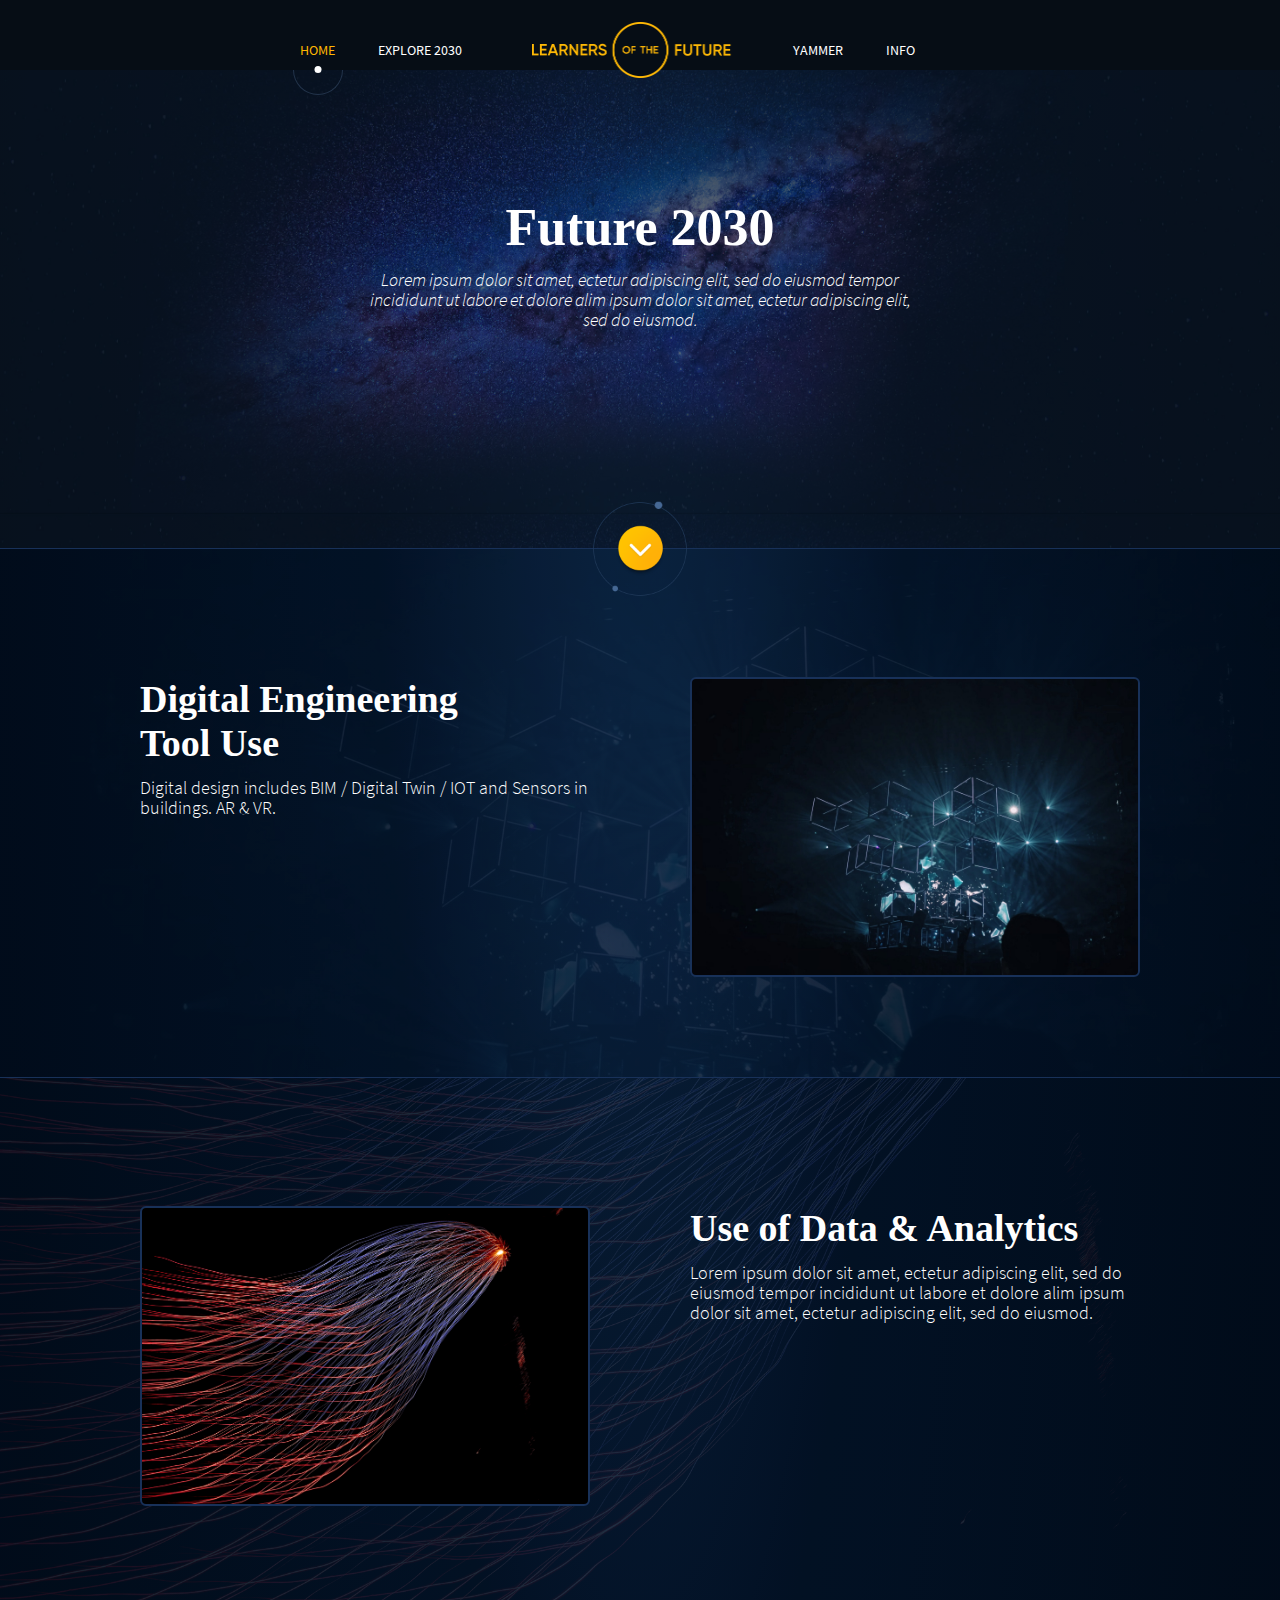
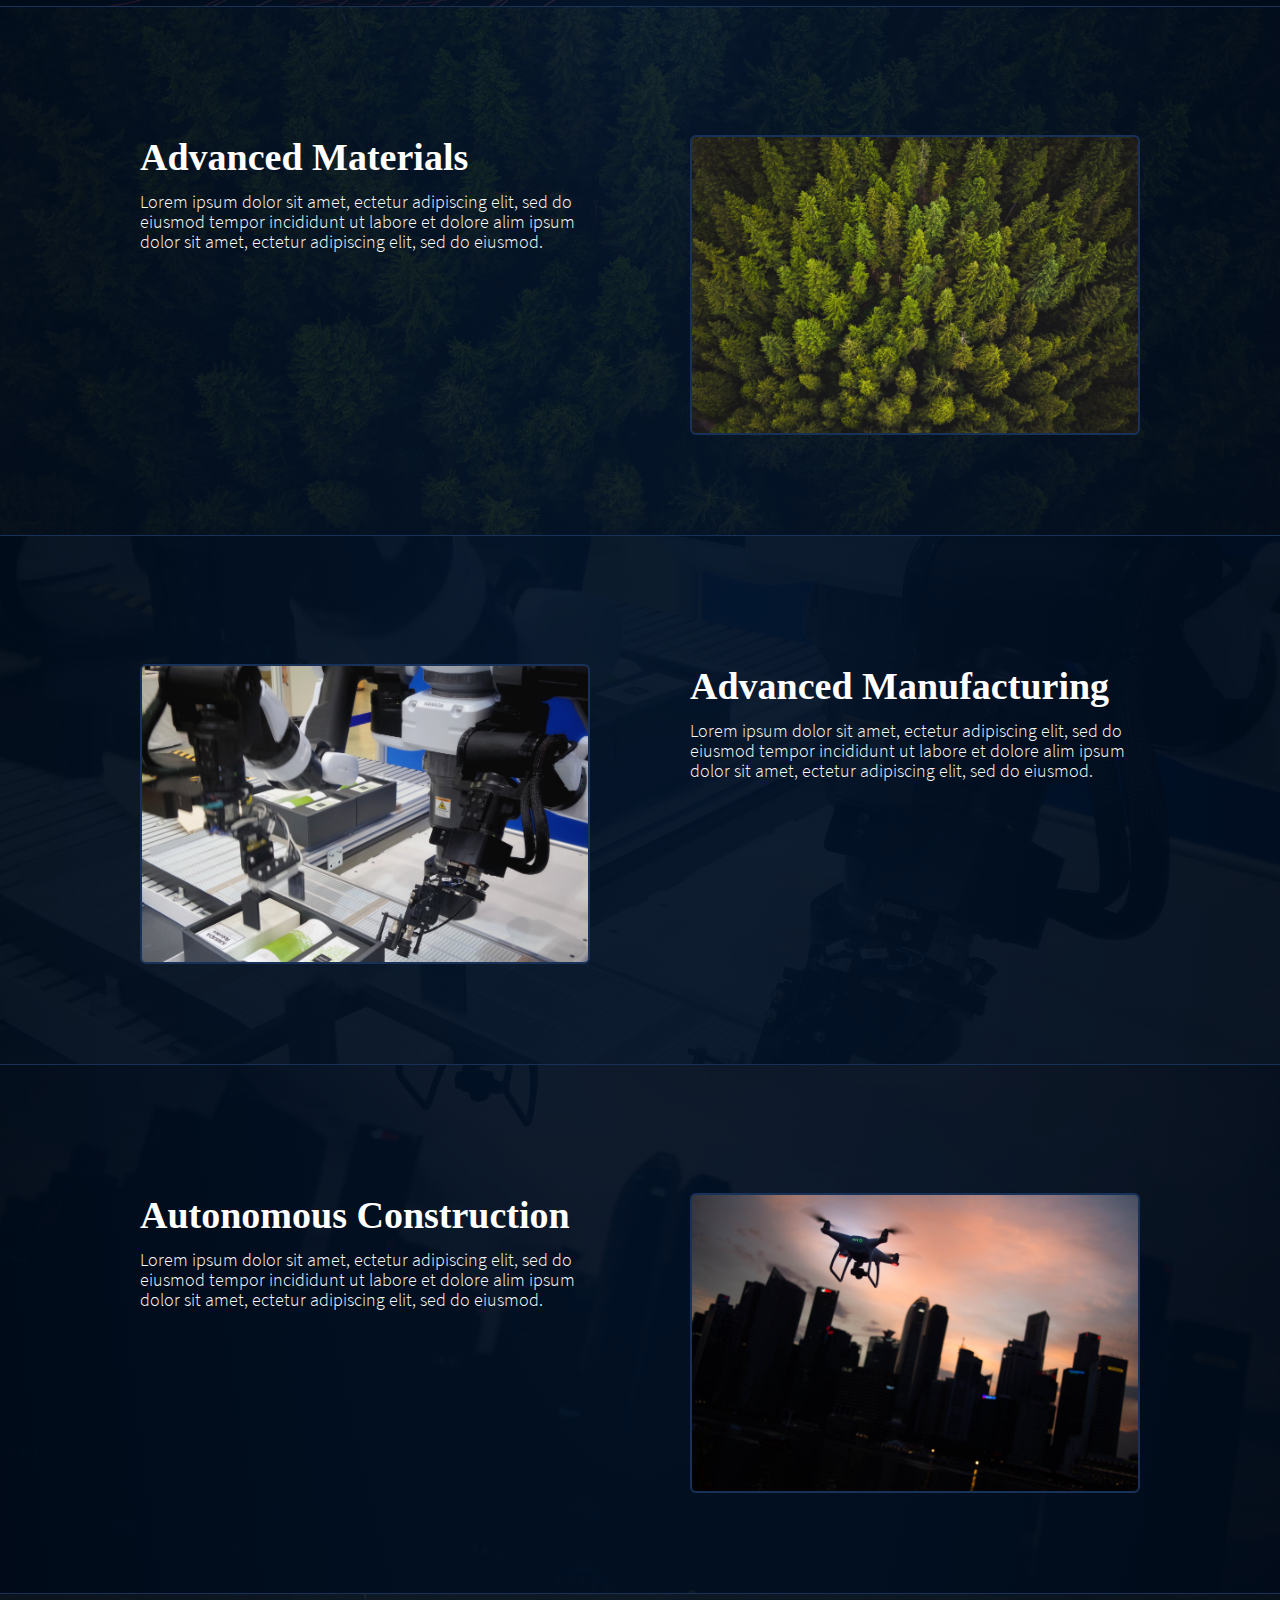
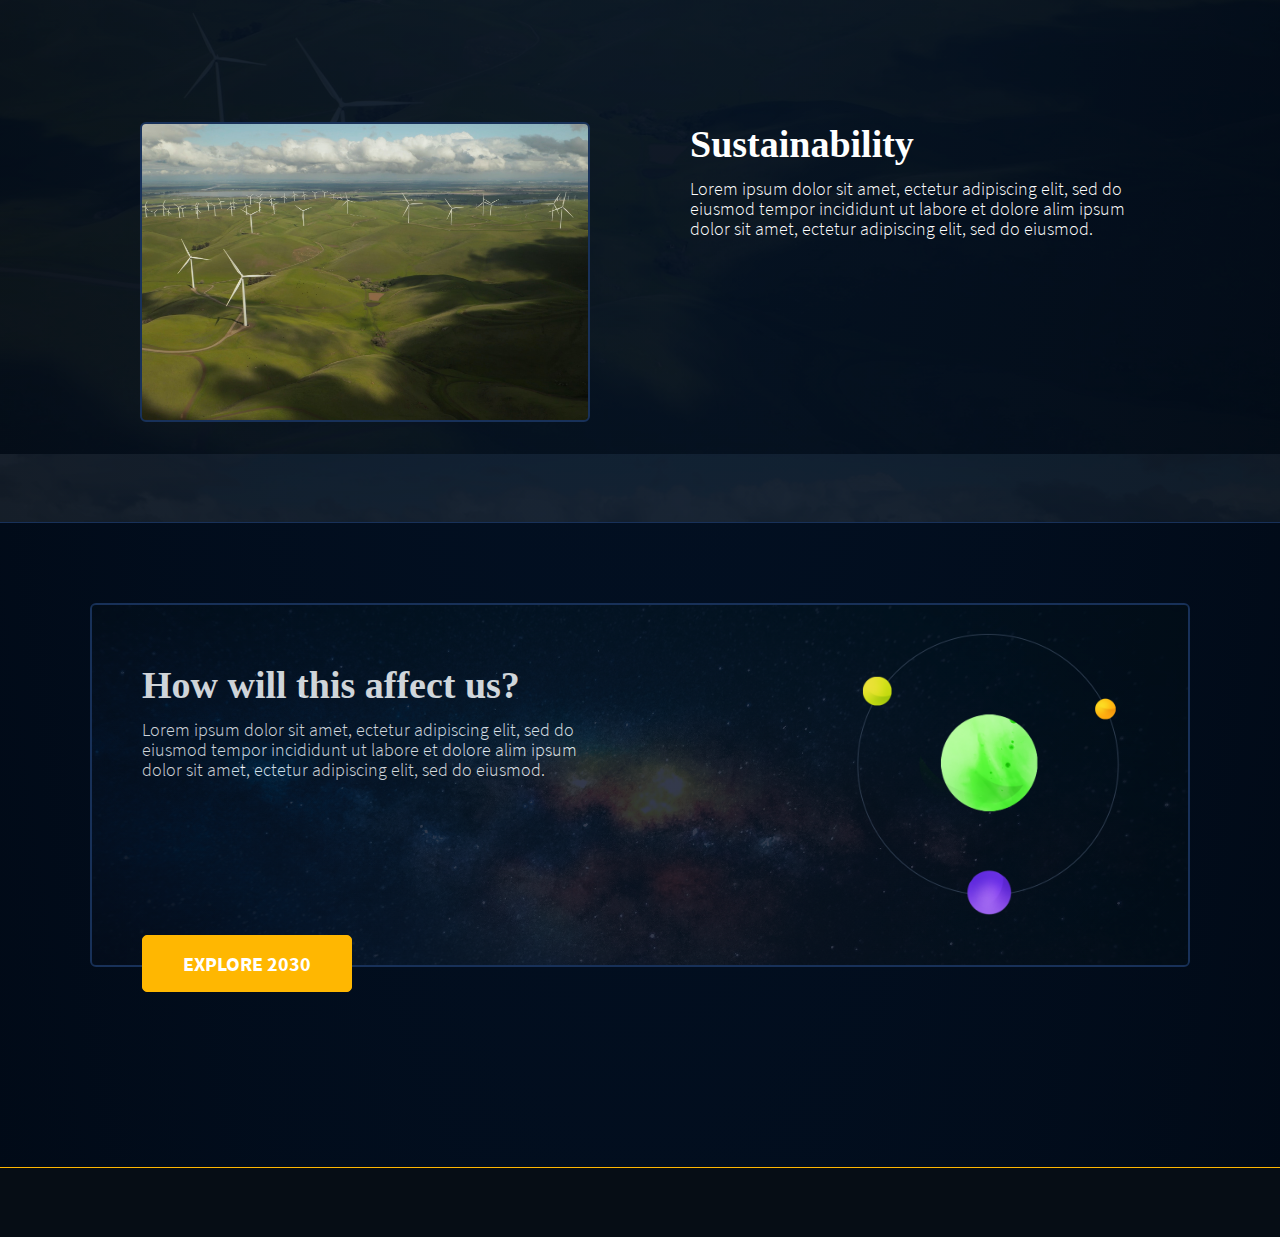
==== commit 65644119: "code done" ====
--- a/index.html
+++ b/index.html
@@ -14,13 +14,13 @@
     <!-- Navigation -->
     <div class="wideClear lotf-navigation">
       <div class="max-w-1000">
-        <a class="mainLogo" href="https://www.google.com/">
+        <a class="mainLogo" href="./index.html">
           <img src="images/lotf-nav-logo-center.png">
         </a>
 
         <ul class="navList left sourceSans">
-          <li class="current-page"><a class="transition" href="/xxx/">Home</a><span></span></li>
-          <li><a class="transition" href="/xxx/">Explore 2030</a></li>
+          <li class="current-page"><a class="transition" href="./index.html">Home</a><span></span></li>
+          <li><a class="transition" href="./explore.html">Explore 2030</a></li>
         </ul>
 
         <ul class="navList right sourceSans">
@@ -121,9 +121,7 @@
         </div>
       </div>
     </div>
-    <div class="footer">
-
-    </div>
+    <div class="footer"></div>
    
   </body>
 
--- a/assets/css/index.css
+++ b/assets/css/index.css
@@ -993,7 +993,7 @@
 
 /* - - Title Header - - */
 .titleHeader {
-  padding: 80px 0px 250px !important;
+  padding: 80px 0px 200px !important;
   border-top: 0 solid black !important;
 }
 .titleHeader::before {
@@ -1209,7 +1209,7 @@
 }
 
 .contentBg2::before {
-  background-image: url("../../images/databg.jpg");
+  background-image: url("../../images/databg.png");
   background-size: cover;
   background-position: center -260px;
 
@@ -1308,7 +1308,7 @@
   background-image: url("../../images/digitalbg.jpg");
 }
 .dataBg {
-  background-image: url("../../images/databg.jpg");
+  background-image: url("../../images/databg.png");
 }
 .droneBg {
   background-image: url("../../images/dronebg.jpg");
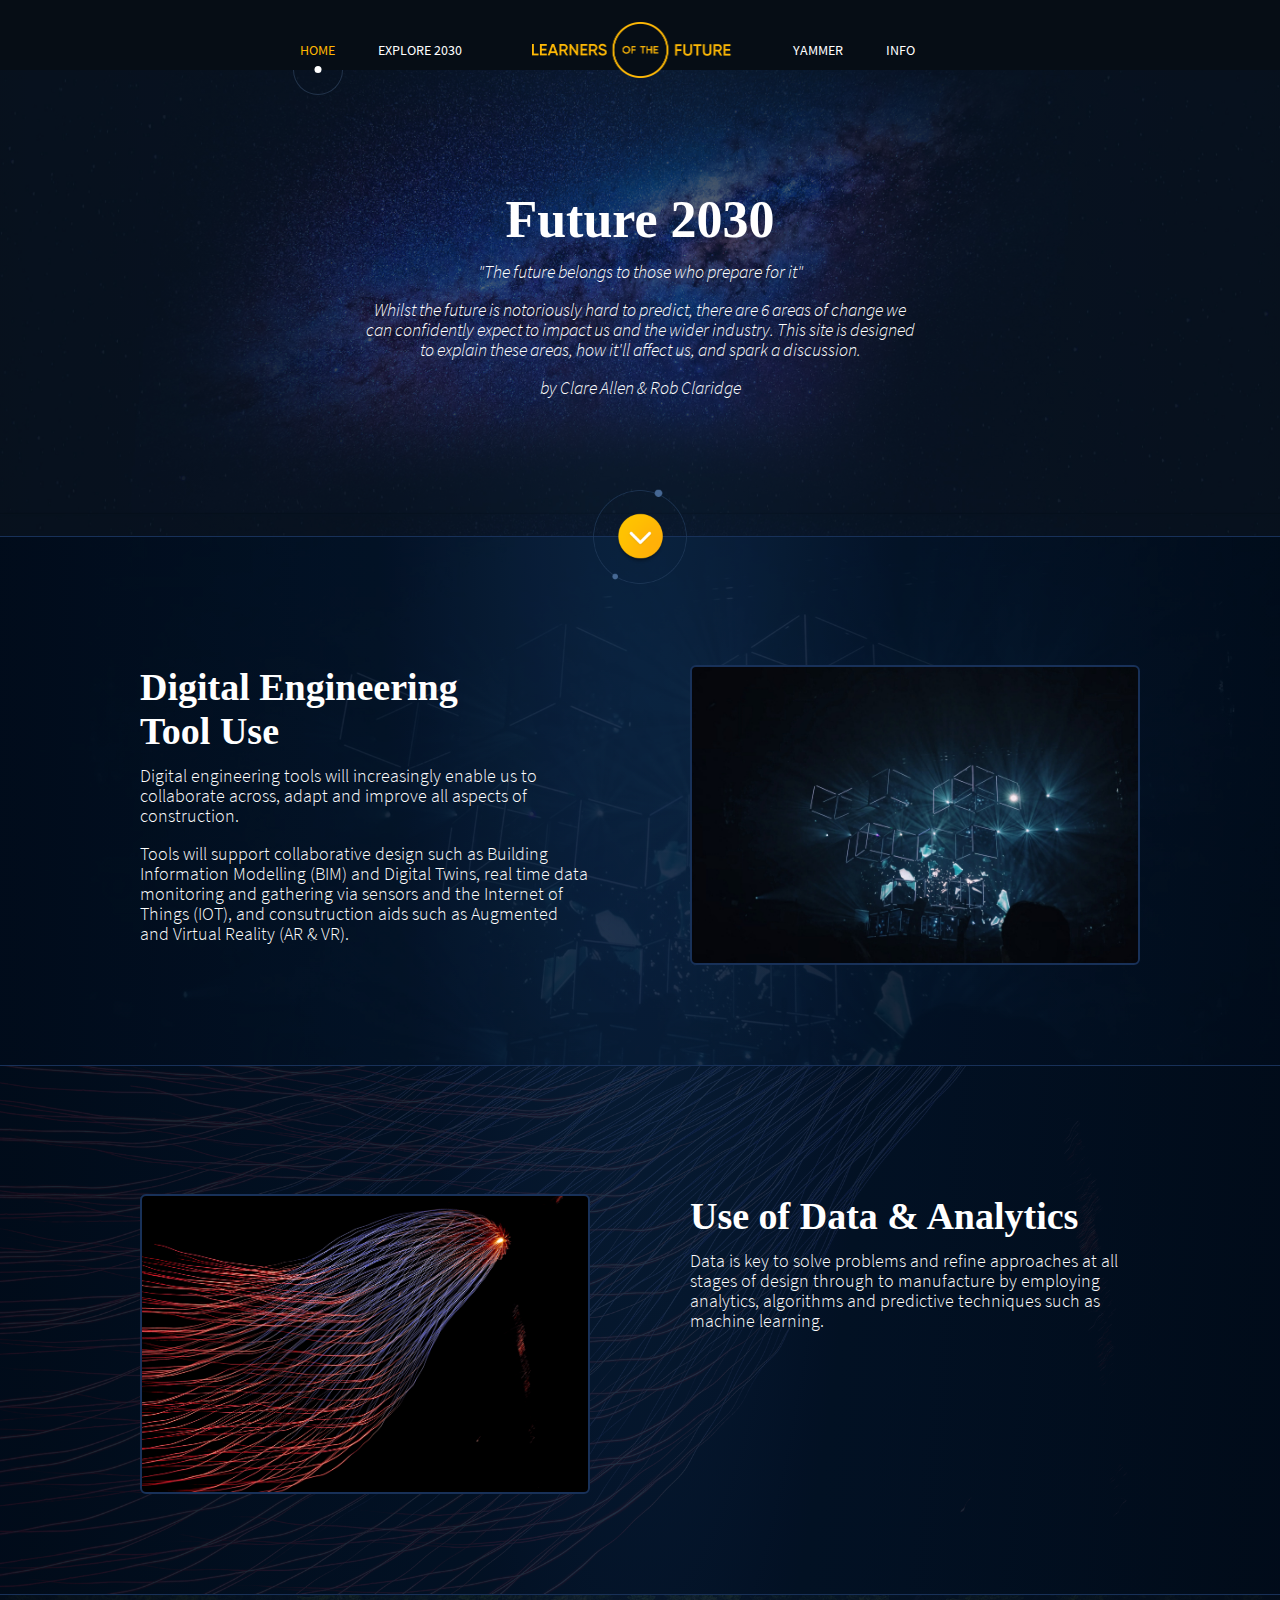
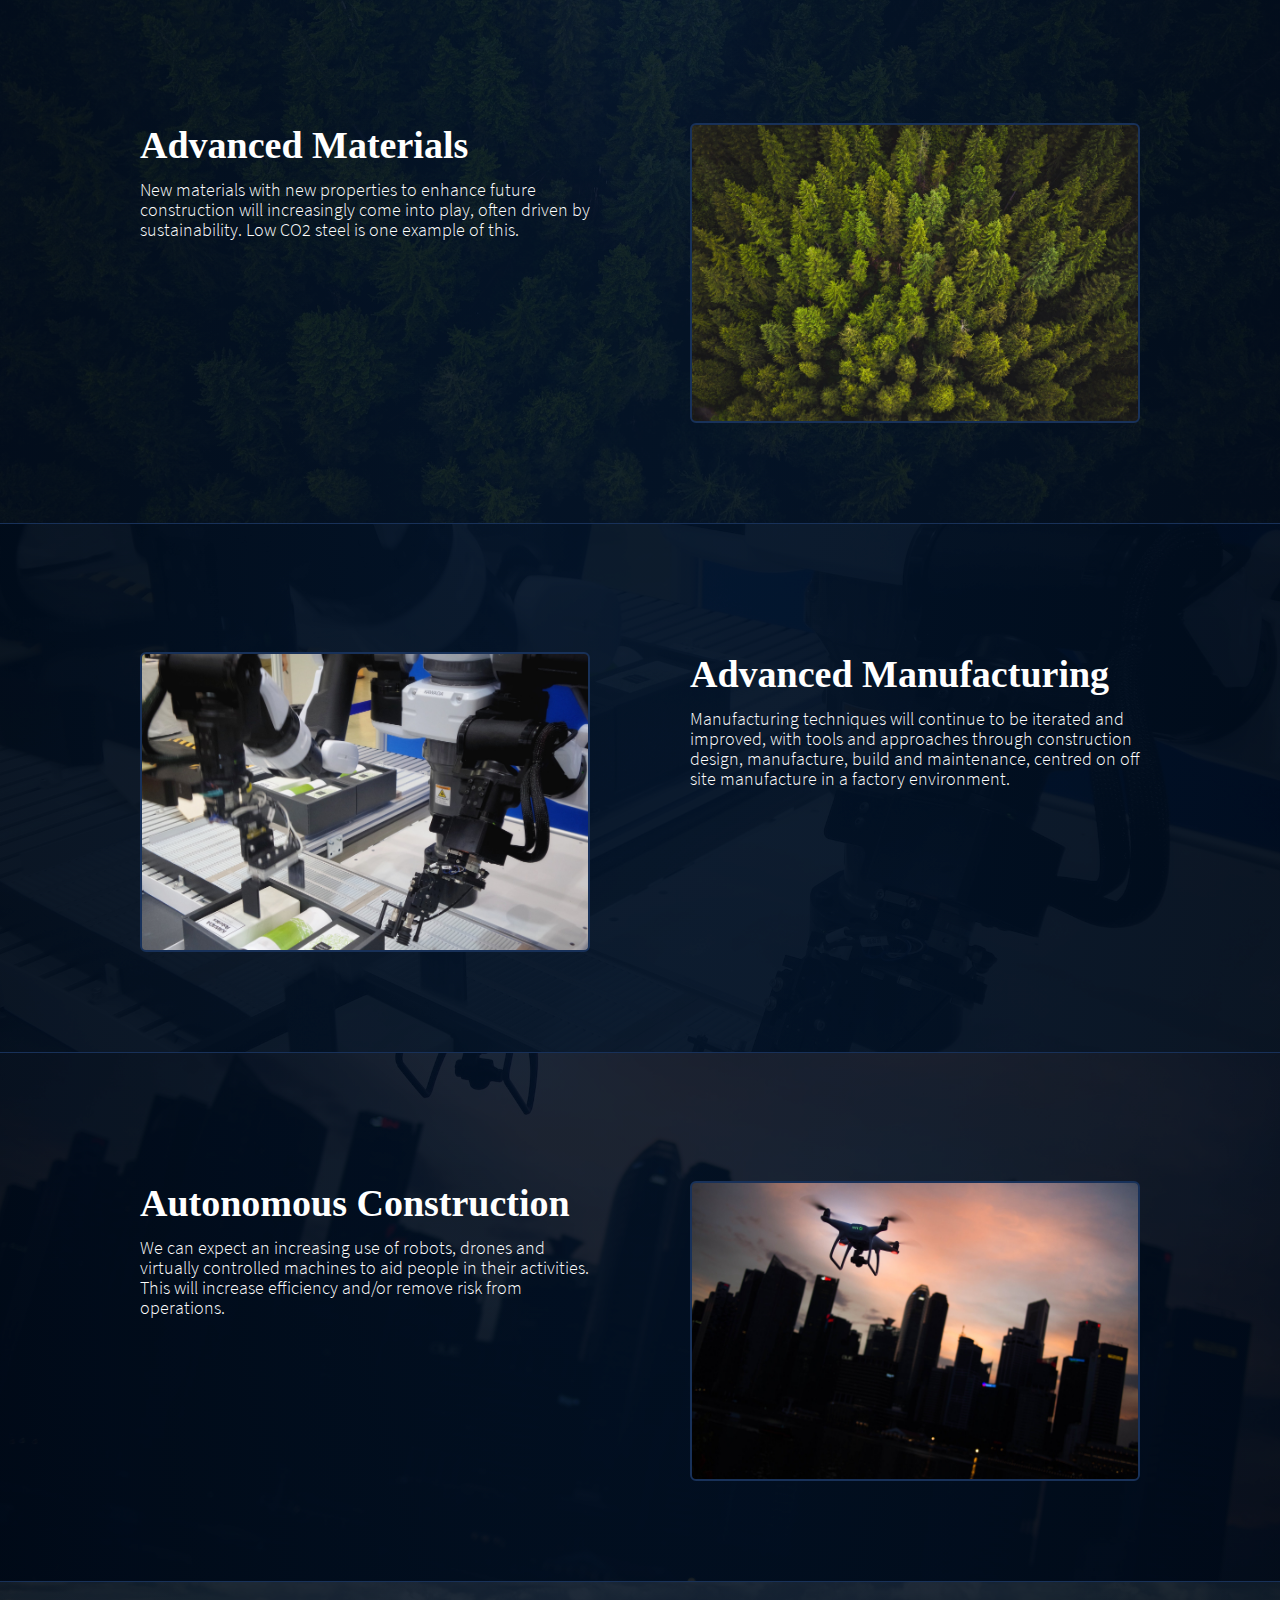
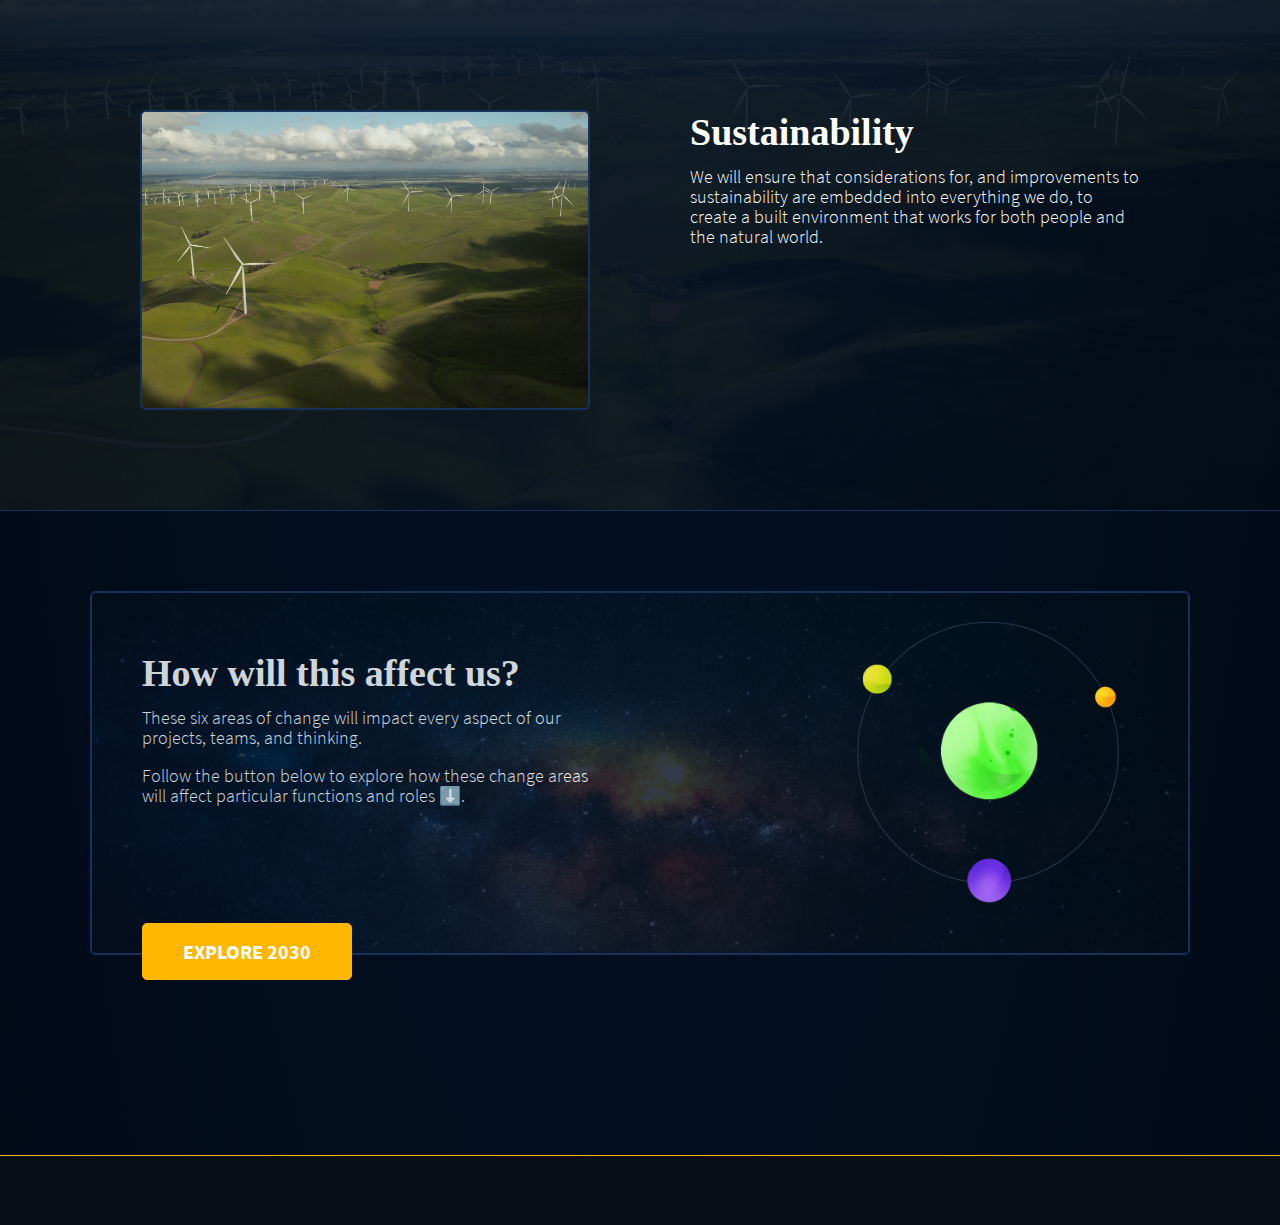
==== commit 9924f08b: "update" ====
--- a/index.html
+++ b/index.html
@@ -36,7 +36,9 @@
     <div class="wideClear row titleHeader">
       <div class="headerContent">
         <h1>Future 2030</h1>
-        <p>Lorem ipsum dolor sit amet, ectetur adipiscing elit, sed do eiusmod tempor incididunt ut labore et dolore alim ipsum dolor sit amet, ectetur adipiscing elit, sed do eiusmod.</p>
+        <p>"The future belongs to those who prepare for it"</p>
+        <p>Whilst the future is notoriously hard to predict, there are 6 areas of change we can confidently expect to impact us and the wider industry. This site is designed to explain these areas, how it'll affect us, and spark a discussion.</p>
+        <p>by Clare Allen & Rob Claridge</p>
       </div>
       <div class="downBtn">
         <img class="" src="images/dbtn3.png">
@@ -50,7 +52,7 @@
       <div class="contentSection">
         <div class="leftBox">
           <h2>Digital Engineering<br>Tool Use</h2>
-          <p>Digital design includes BIM / Digital Twin / IOT and Sensors in buildings. AR & VR.</p>
+          <p>Digital engineering tools will increasingly enable us to collaborate across, adapt and improve all aspects of construction.</p><p>Tools will support collaborative design such as Building Information Modelling (BIM) and Digital Twins, real time data monitoring and gathering via sensors and the Internet of Things (IOT), and consutruction aids such as Augmented and Virtual Reality (AR & VR).</p>
         </div>
         <div class="contentImg rightImg digitalBg"></div>
       </div>
@@ -59,7 +61,7 @@
       <div class="contentSection">
         <div class="rightBox">
           <h2>Use of Data & Analytics</h2>
-          <p>Lorem ipsum dolor sit amet, ectetur adipiscing elit, sed do eiusmod tempor incididunt ut labore et dolore alim ipsum dolor sit amet, ectetur adipiscing elit, sed do eiusmod.</p>
+          <p>Data is key to solve problems and refine approaches at all stages of design through to manufacture by employing analytics, algorithms and predictive techniques such as machine learning.</p>
         </div>
         <div class="contentImg leftImg dataBg"></div>
       </div>
@@ -68,7 +70,7 @@
       <div class="contentSection">
         <div class="leftBox">
           <h2>Advanced Materials</h2>
-          <p>Lorem ipsum dolor sit amet, ectetur adipiscing elit, sed do eiusmod tempor incididunt ut labore et dolore alim ipsum dolor sit amet, ectetur adipiscing elit, sed do eiusmod.</p>
+          <p>New materials with new properties to enhance future construction will increasingly come into play, often driven by sustainability. Low CO2 steel is one example of this.</p>
         </div>
         <div class="contentImg rightImg treesBg"></div>
       </div>
@@ -77,7 +79,7 @@
       <div class="contentSection">
         <div class="rightBox">
           <h2>Advanced Manufacturing</h2>
-          <p>Lorem ipsum dolor sit amet, ectetur adipiscing elit, sed do eiusmod tempor incididunt ut labore et dolore alim ipsum dolor sit amet, ectetur adipiscing elit, sed do eiusmod.</p>
+          <p>Manufacturing techniques will continue to be iterated and improved, with tools and approaches through construction design, manufacture, build and maintenance, centred on off site manufacture in a factory environment.</p>
         </div>
         <div class="contentImg leftImg robotBg"></div>
       </div>
@@ -86,7 +88,7 @@
       <div class="contentSection">
         <div class="leftBox">
           <h2>Autonomous Construction</h2>
-          <p>Lorem ipsum dolor sit amet, ectetur adipiscing elit, sed do eiusmod tempor incididunt ut labore et dolore alim ipsum dolor sit amet, ectetur adipiscing elit, sed do eiusmod.</p>
+          <p>We can expect an increasing use of robots, drones and virtually controlled machines to aid people in their activities. This will increase efficiency and/or remove risk from operations.</p>
         </div>
         <div class="contentImg rightImg droneBg"></div>
       </div> 
@@ -95,7 +97,7 @@
       <div class="contentSection"> 
         <div class="rightBox">
           <h2>Sustainability</h2>
-          <p>Lorem ipsum dolor sit amet, ectetur adipiscing elit, sed do eiusmod tempor incididunt ut labore et dolore alim ipsum dolor sit amet, ectetur adipiscing elit, sed do eiusmod.</p>
+          <p>We will ensure that considerations for, and improvements to sustainability are embedded into everything we do, to create a built environment that works for both people and the natural world.</p>
         </div>
         <div class="contentImg leftImg environmentBg"></div>
       </div>
@@ -106,7 +108,8 @@
           <div class="lastBoxInner">
             <div class="leftBox">
               <h2>How will this affect us?</h2>
-              <p>Lorem ipsum dolor sit amet, ectetur adipiscing elit, sed do eiusmod tempor incididunt ut labore et dolore alim ipsum dolor sit amet, ectetur adipiscing elit, sed do eiusmod.</p>
+              <p>These six areas of change will impact every aspect of our projects, teams, and thinking.</p>
+              <p>Follow the button below to explore how these change areas will affect particular functions and roles ⬇️.</p>
             </div>
             <div class="bigPlanets">
               <img class="spin4" src="images/bigPlanet1.png">
--- a/assets/css/index.css
+++ b/assets/css/index.css
@@ -993,7 +993,7 @@
 
 /* - - Title Header - - */
 .titleHeader {
-  padding: 80px 0px 200px !important;
+  padding: 80px 0px 120px !important;
   border-top: 0 solid black !important;
 }
 .titleHeader::before {
@@ -1028,7 +1028,7 @@
 
 .headerContent h1 {
   font-size: 52px;
-  margin-top: 48px;
+  margin-top: 40px;
   margin-bottom: -5px;
 }
 
@@ -1264,7 +1264,7 @@
   content: "";
   width: 100%;
   height: 100%;
-  opacity: 0.05;
+  opacity: 0.1;
   z-index: 5;
   position: absolute;
   top: 0px;
@@ -1275,12 +1275,12 @@
 .contentBg6::before {
   background-image: url("../../images/environmentbg.jpg");
   background-size: cover;
-  background-position: center -260px;
+  background-position: center -90px;
 
   content: "";
   width: 100%;
   height: 100%;
-  opacity: 0.1;
+  opacity: 0.14;
   z-index: 5;
   position: absolute;
   top: 0px;
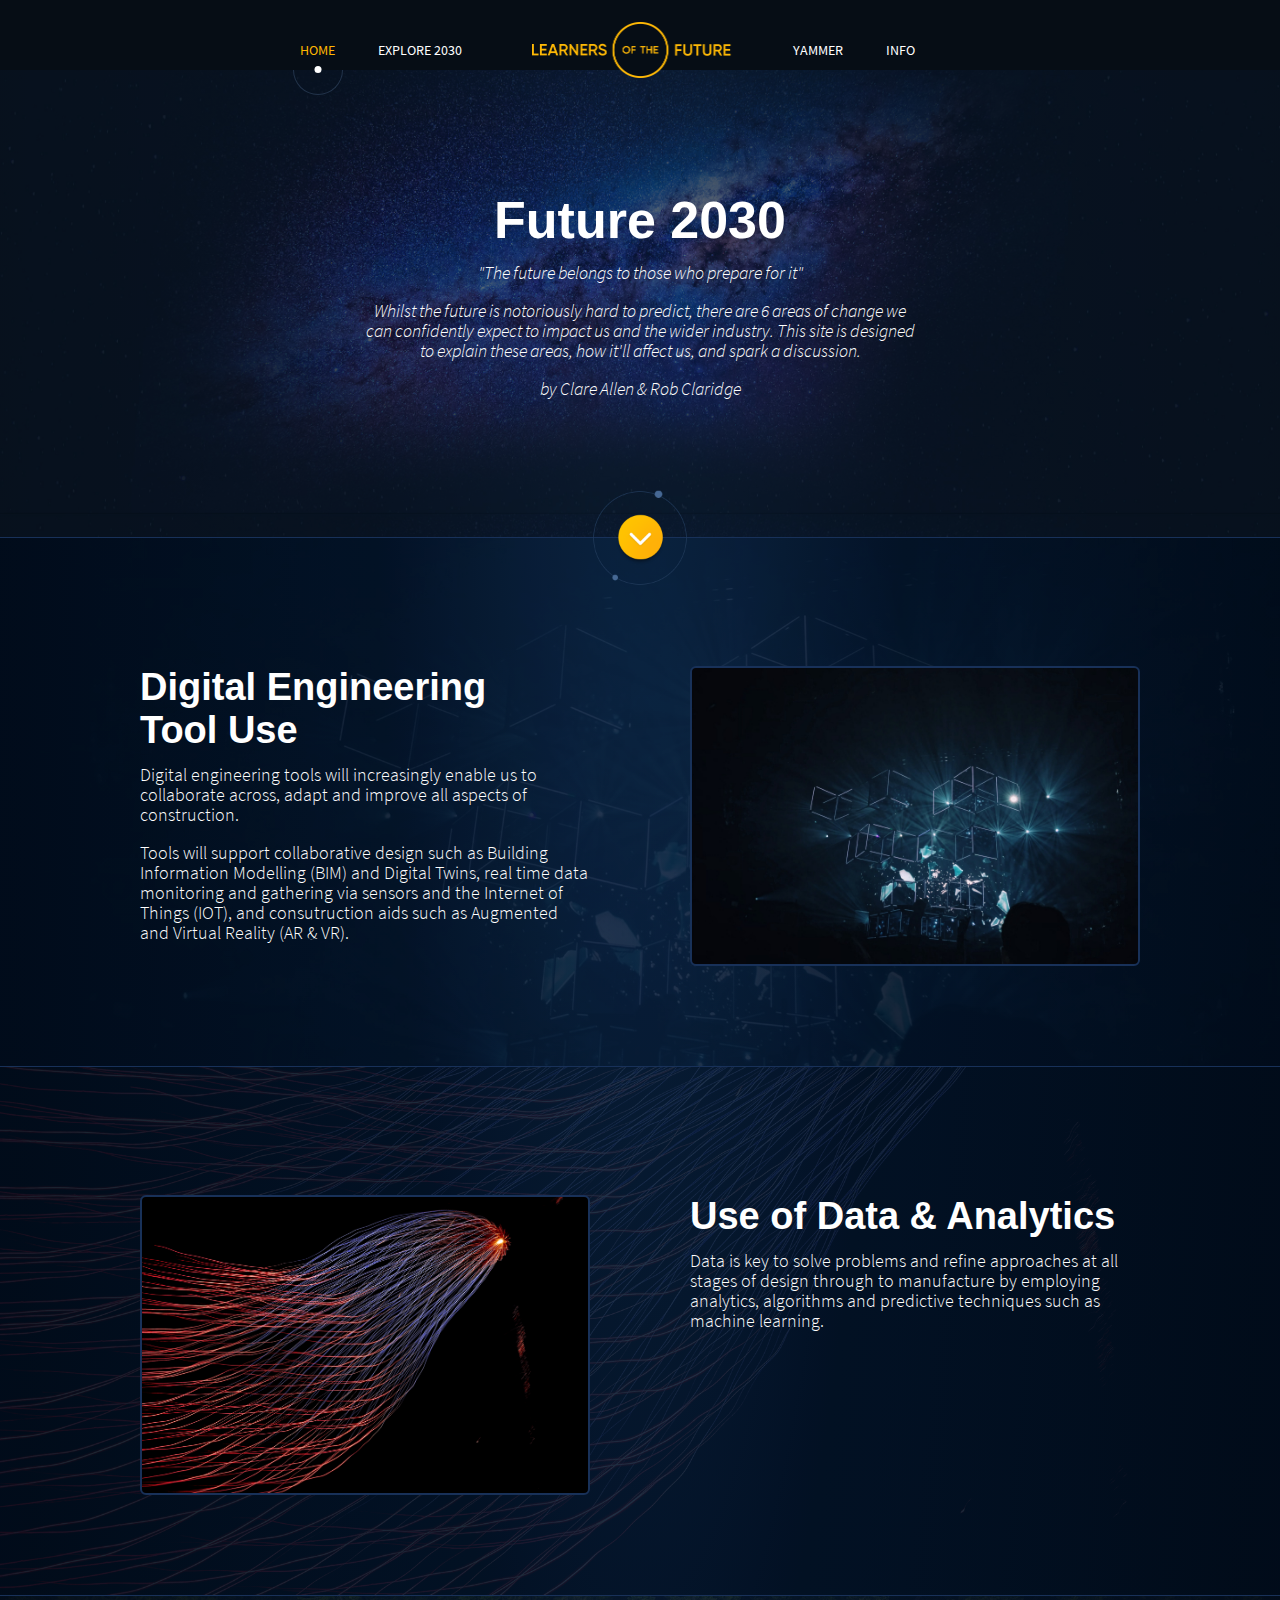
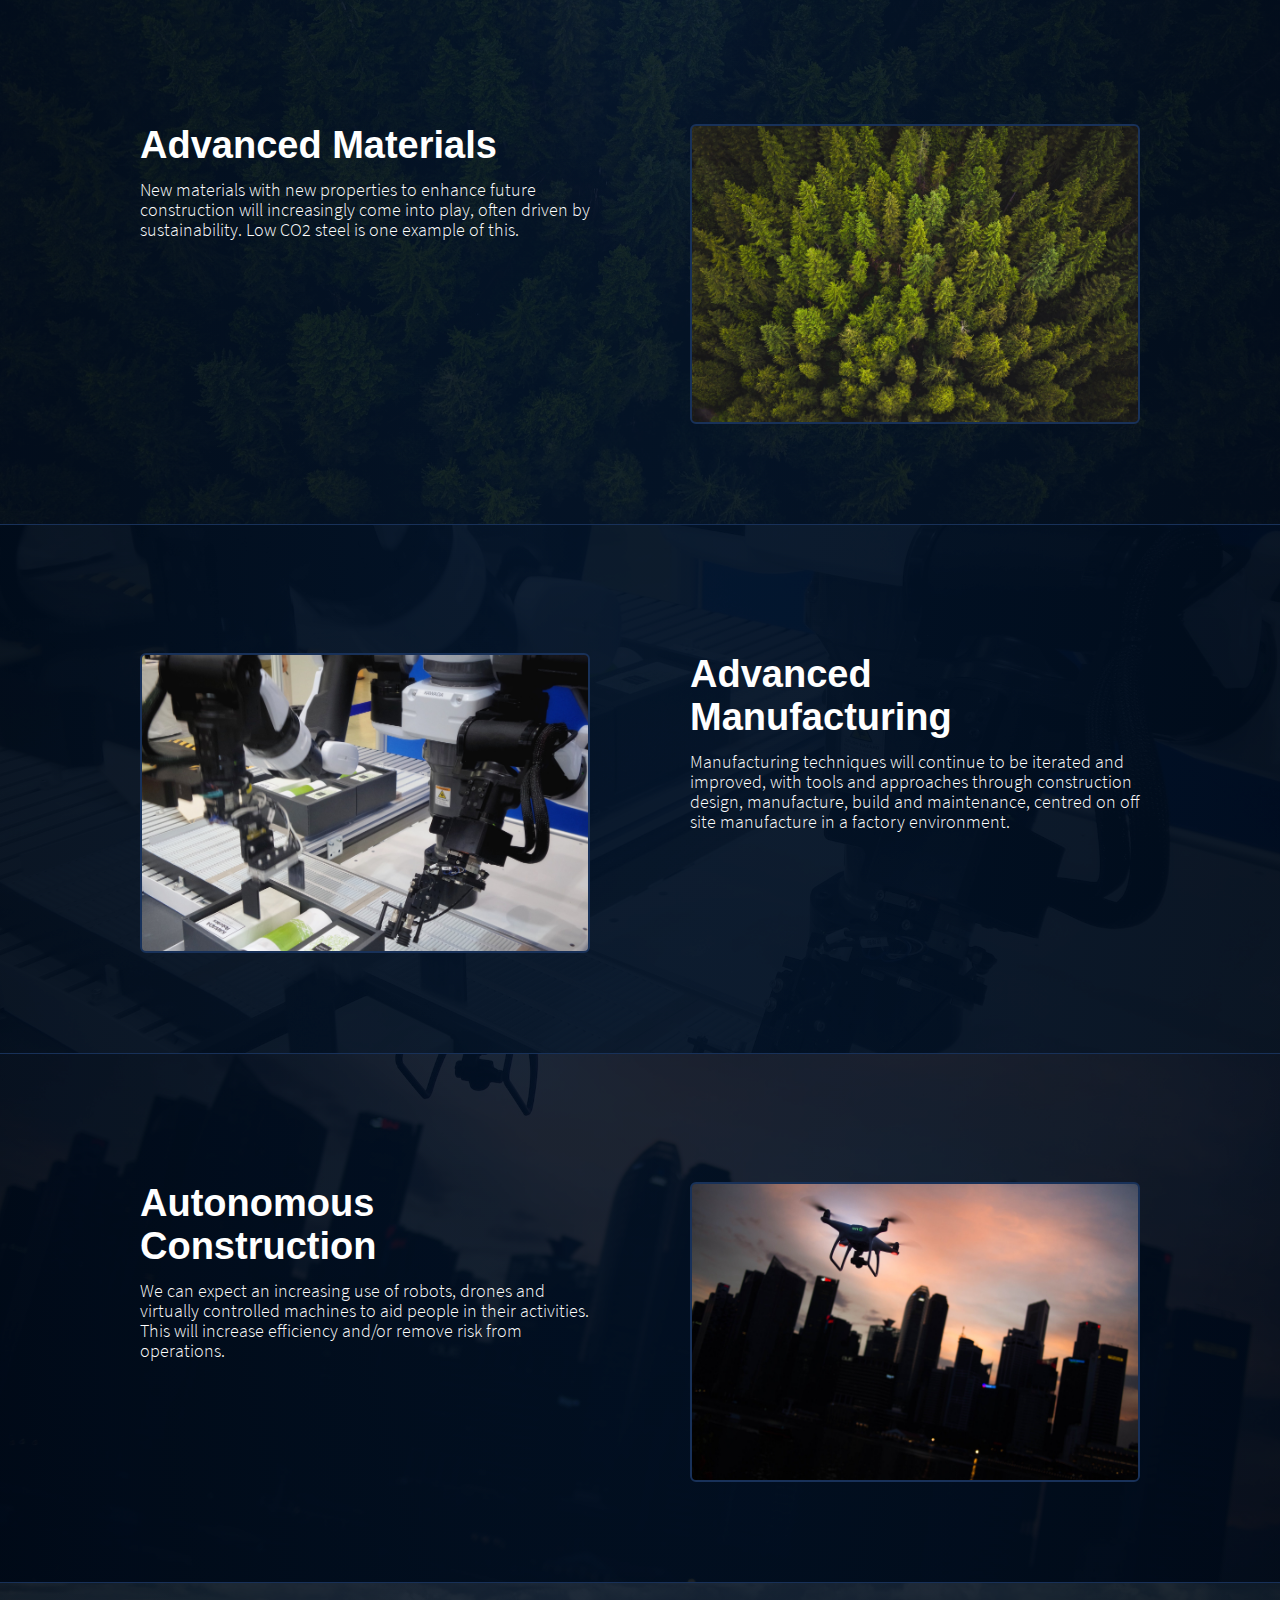
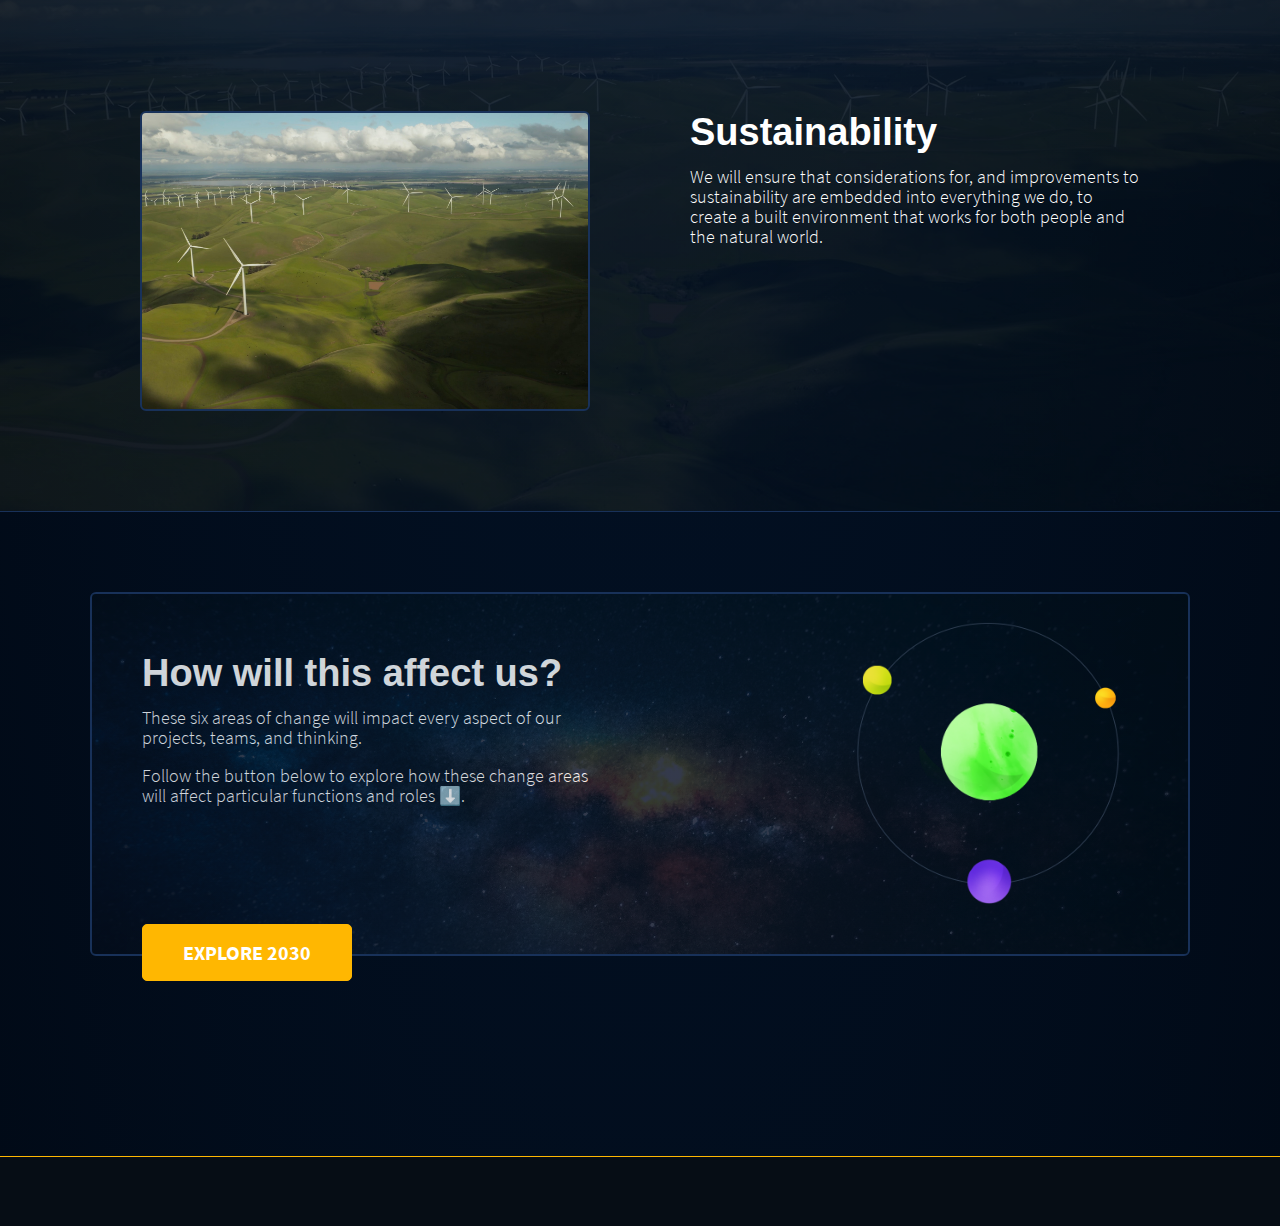
==== commit f9d7f0c2: "Update index.html" ====
--- a/index.html
+++ b/index.html
@@ -5,6 +5,7 @@
     <meta http-equiv="X-UA-Compatible" content="ie=edge">
     <title>Explore 2030</title>
     <link rel='stylesheet' href="./assets/css/index.css"></link>
+    <link href="https://fonts.cdnfonts.com/css/century-gothic" rel="stylesheet">
     <script src="https://ajax.googleapis.com/ajax/libs/jquery/3.4.1/jquery.min.js"></script>
     <script src="./assets/js/app.js"></script>
   </head>
--- a/assets/css/index.css
+++ b/assets/css/index.css
@@ -9,7 +9,7 @@
     #031328 30%,
     #010a17 100%
   );
-  font-family: "Century Gothic";
+  font-family: "Century Gothic", CenturyGothic, AppleGothic, sans-serif;
 }
 
 .header {
@@ -849,7 +849,7 @@
 h1,
 h2,
 h3 {
-  font-family: "Century Gothic";
+  font-family: "Century Gothic", CenturyGothic, AppleGothic, sans-serif;
   font-weight: 900;
   font-style: normal;
 }
